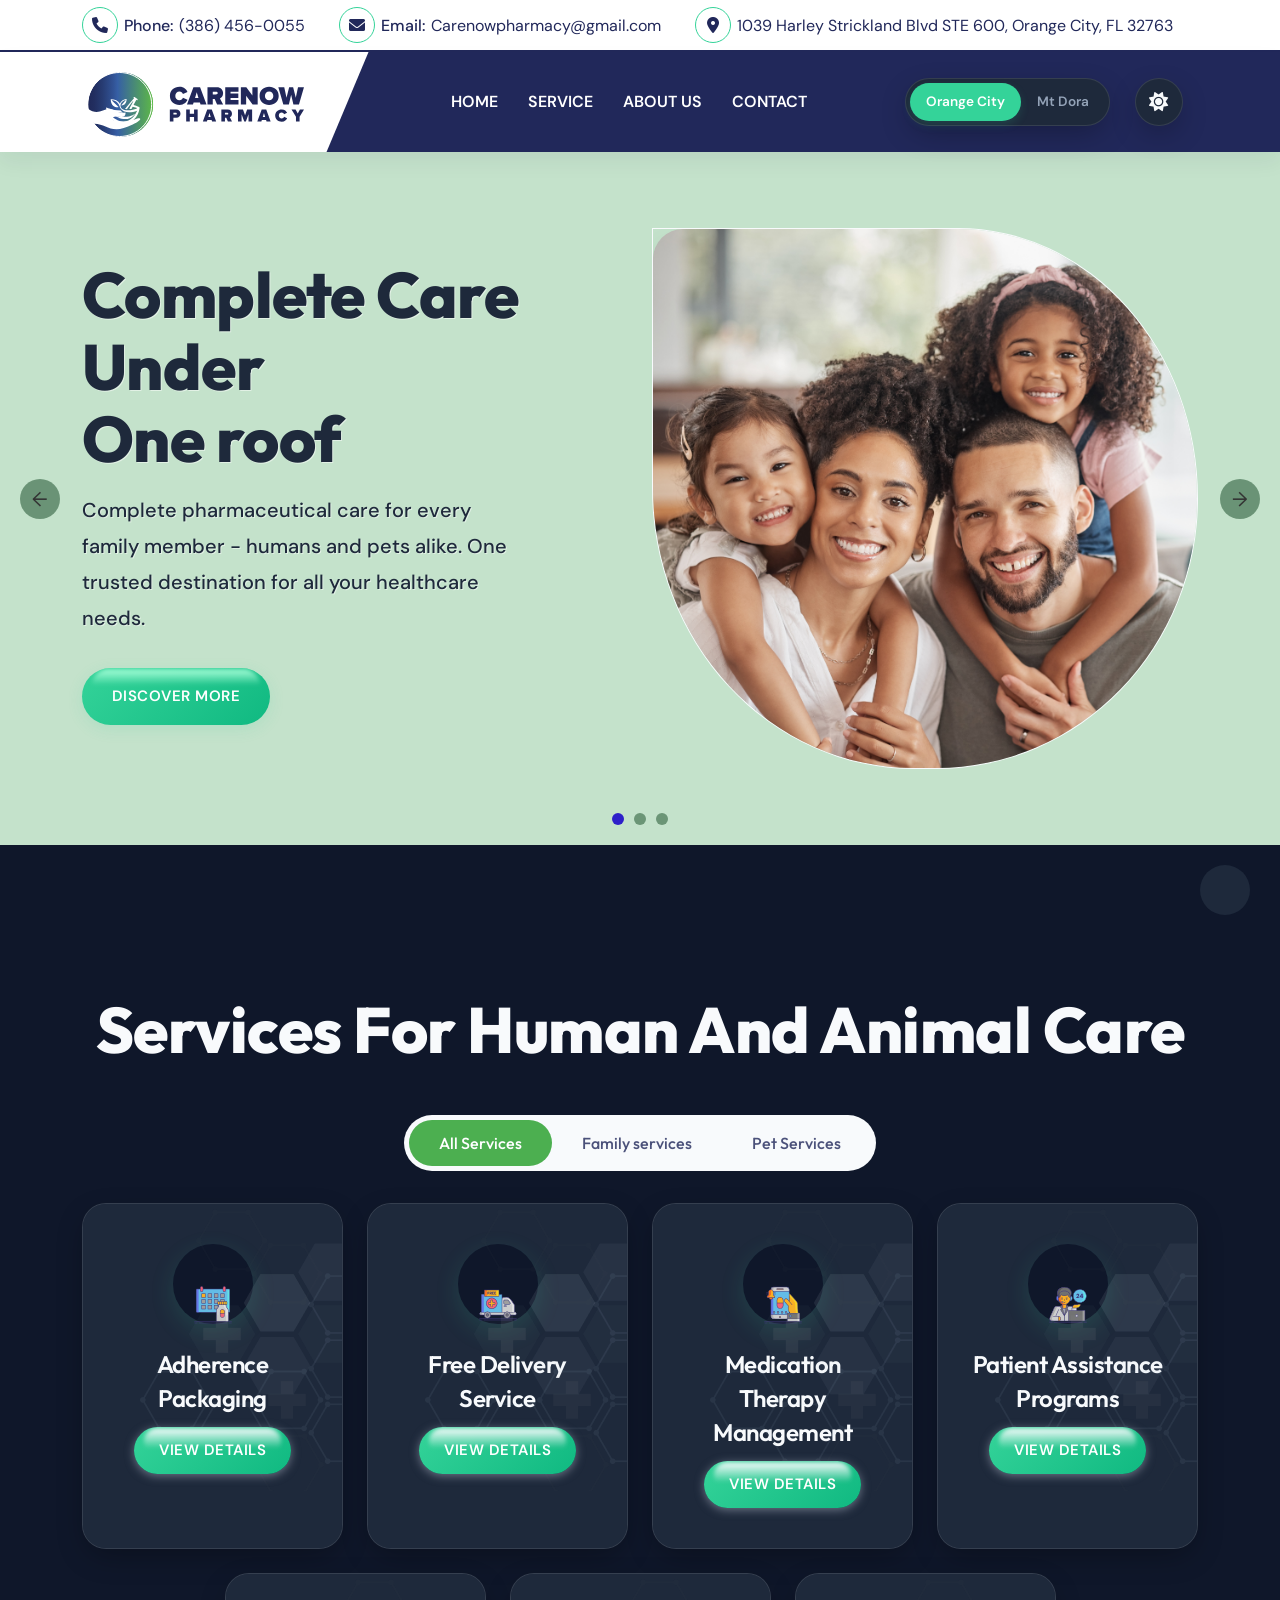
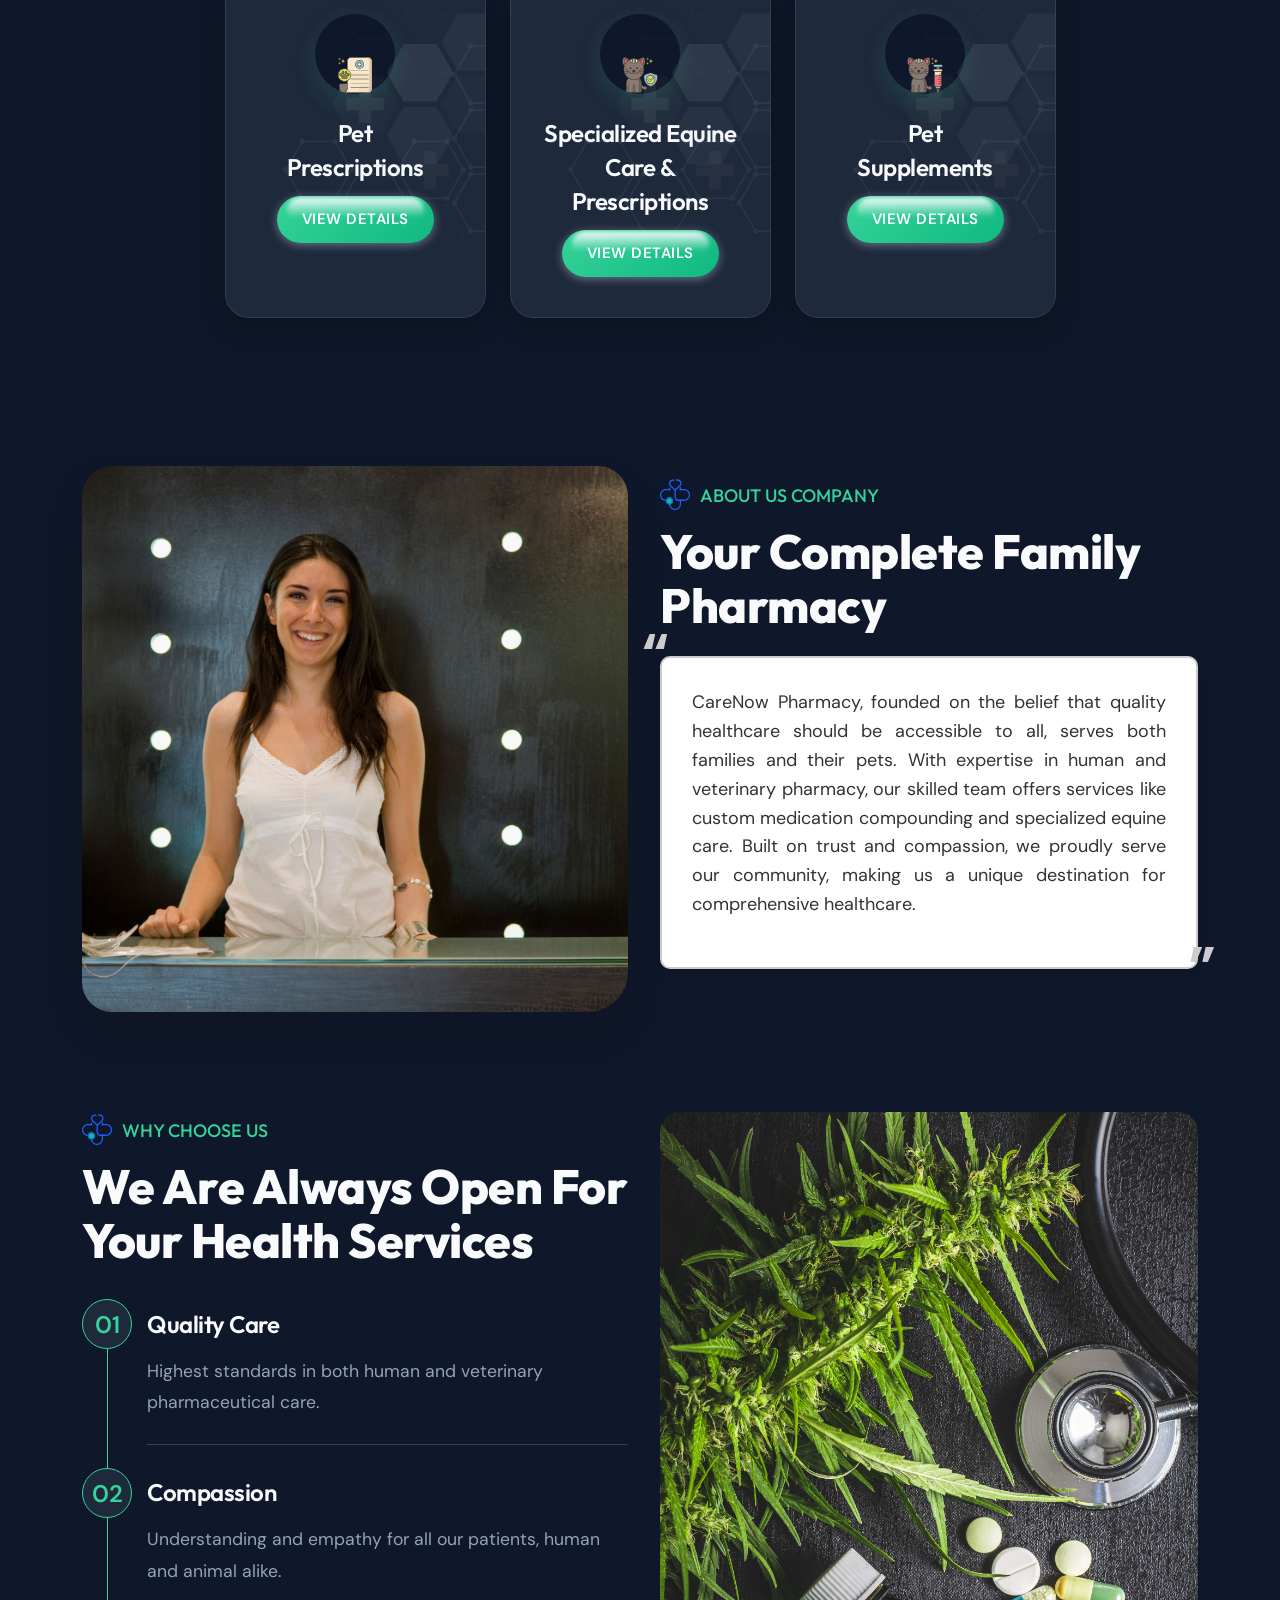
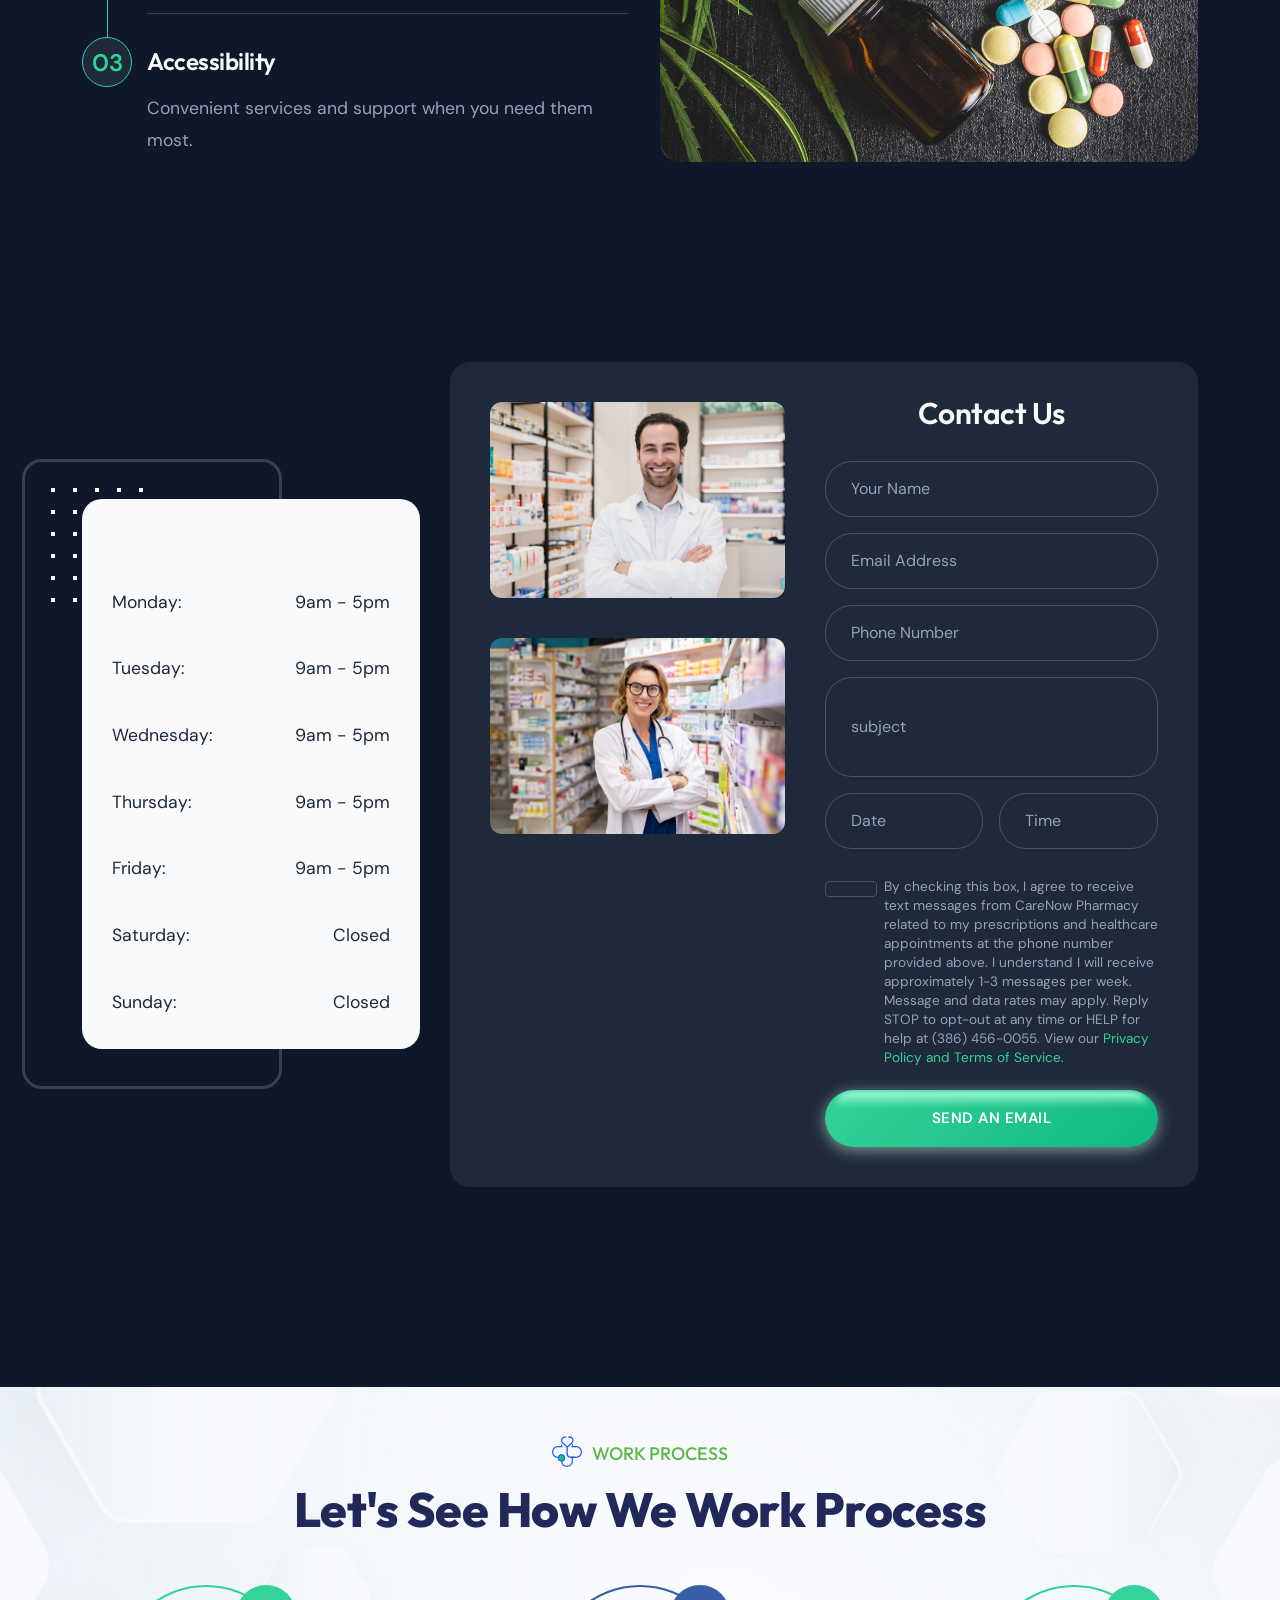
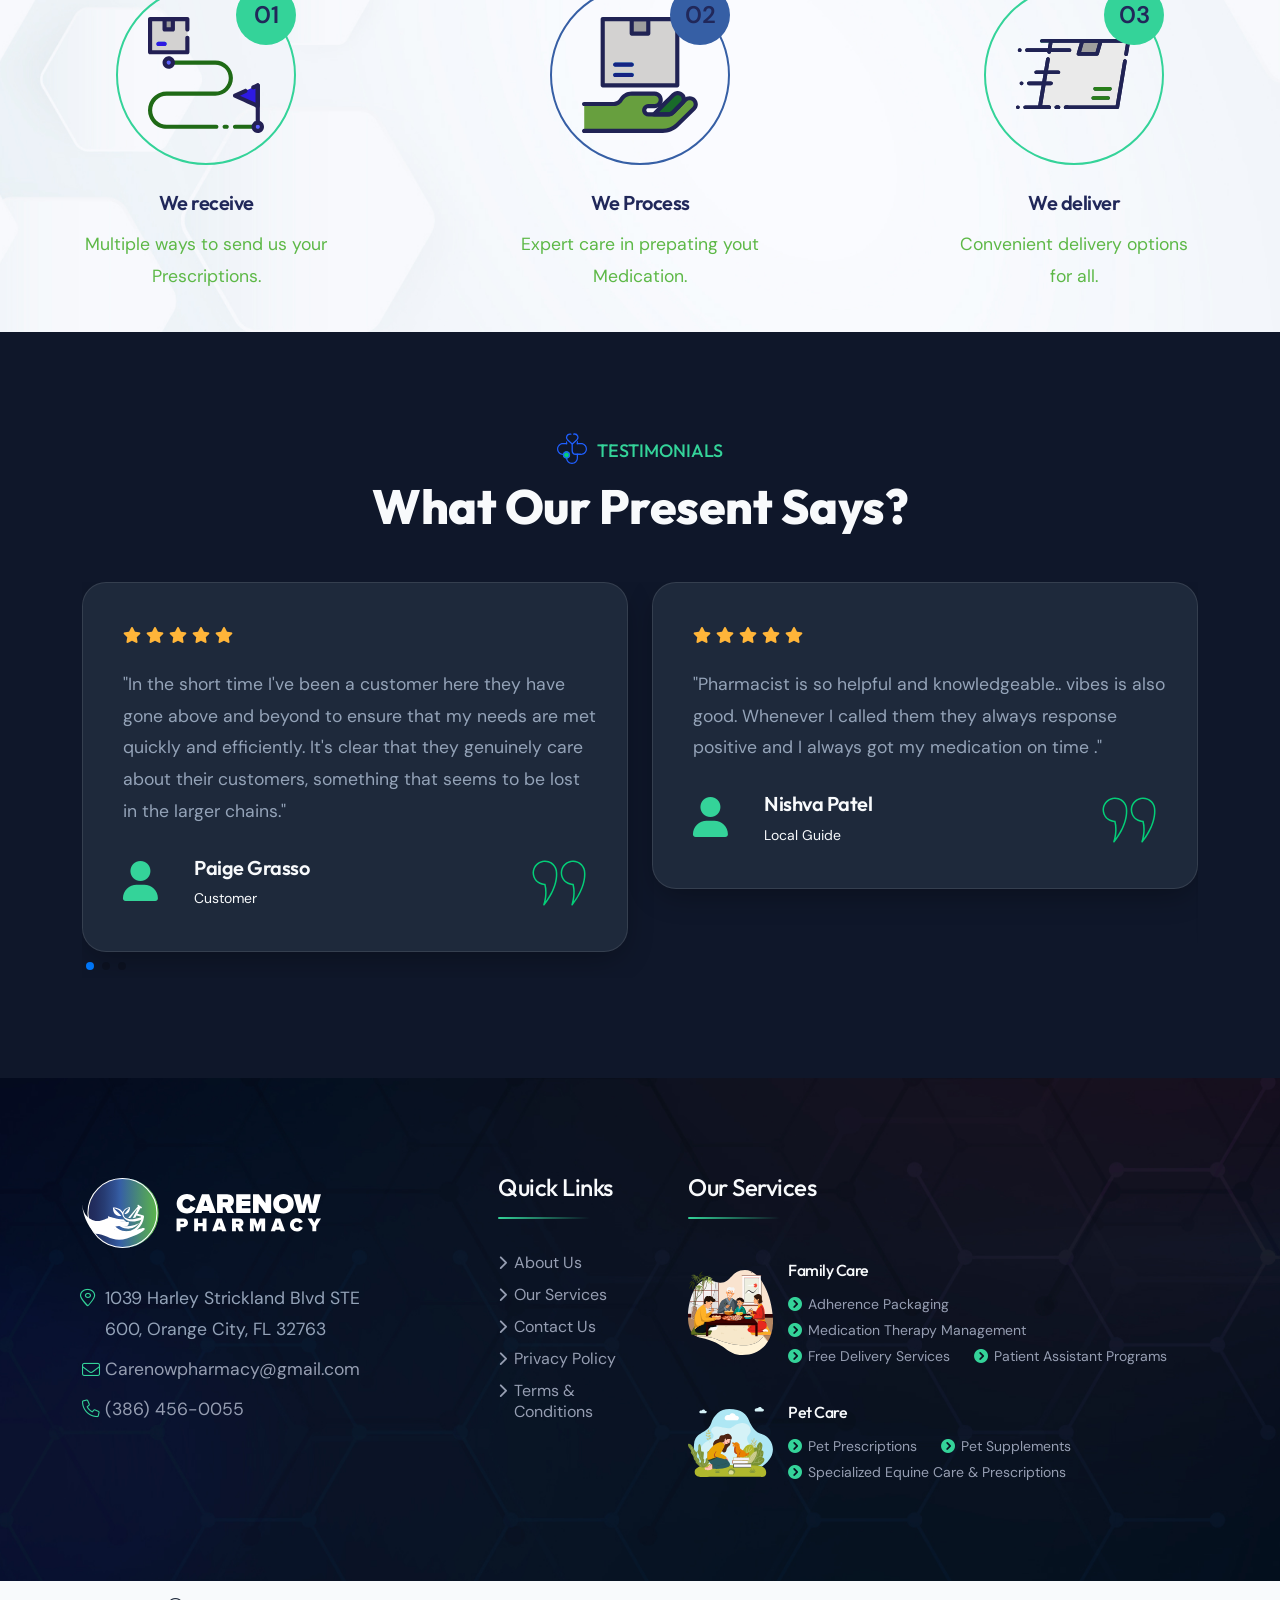
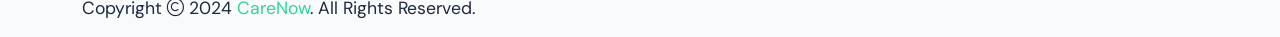
==== index.html @ 11720f47 "update in toggle" ====
<!doctype html>
<html class="no-js" lang="zxx">

<head>
    <meta charset="utf-8">
    <meta http-equiv="x-ua-compatible" content="ie=edge">
    <title>CareNow</title>
    <meta name="author" content="Mediax">
    <meta name="description" content="Mediax - Health & Medical HTML Template">
    <meta name="keywords" content="Mediax - Health & Medical HTML Template">
    <meta name="robots" content="INDEX,FOLLOW">


    <!-- Mobile Specific Metas -->
    <meta name="viewport" content="width=device-width, initial-scale=1, shrink-to-fit=no">

    <!-- Favicons - Place favicon.ico in the root directory -->
    <link rel="apple-touch-icon" sizes="57x57" href="assets/img/favicons/apple-icon-57x57.png">
    <link rel="apple-touch-icon" sizes="60x60" href="assets/img/favicons/apple-icon-60x60.png">
    <link rel="apple-touch-icon" sizes="72x72" href="assets/img/favicons/apple-icon-72x72.png">
    <link rel="apple-touch-icon" sizes="76x76" href="assets/img/favicons/apple-icon-76x76.png">
    <link rel="apple-touch-icon" sizes="114x114" href="assets/img/favicons/apple-icon-114x114.png">
    <link rel="apple-touch-icon" sizes="120x120" href="assets/img/favicons/apple-icon-120x120.png">
    <link rel="apple-touch-icon" sizes="144x144" href="assets/img/favicons/apple-icon-144x144.png">
    <link rel="apple-touch-icon" sizes="152x152" href="assets/img/favicons/apple-icon-152x152.png">
    <link rel="apple-touch-icon" sizes="180x180" href="assets/img/favicons/apple-icon-180x180.png">
    <link rel="icon" type="image/png" sizes="192x192" href="assets/img/favicons/android-icon-192x192.png">
    <link rel="icon" type="image/png" sizes="32x32" href="assets/img/favicons/favicon-32x32.png">
    <link rel="icon" type="image/png" sizes="96x96" href="assets/img/favicons/favicon-96x96.png">
    <link rel="icon" type="image/png" sizes="16x16" href="assets/img/favicons/favicon-16x16.png">
    <link rel="manifest" href="assets/img/favicons/manifest.json">
    <meta name="msapplication-TileColor" content="#ffffff">
    <meta name="msapplication-TileImage" content="assets/img/favicons/ms-icon-144x144.png">
    <meta name="theme-color" content="#ffffff">

    <!--==============================
	  Google Fonts
	============================== -->
    <link rel="preconnect" href="https://fonts.googleapis.com">
    <link rel="preconnect" href="https://fonts.gstatic.com" crossorigin>
    <link href="https://fonts.googleapis.com/css2?family=DM+Sans:opsz,wght@9..40,100;9..40,200;9..40,300;9..40,400;9..40,500;9..40,600;9..40,700;9..40,800&family=Outfit:wght@300;400;500;600;700;800;900&display=swap" rel="stylesheet">

    <!--==============================
	    All CSS File
	============================== -->
    <!-- Bootstrap -->
    <!-- <link rel="stylesheet" href="assets/css/bootstrap.min.css"> -->
    <link href="https://cdn.jsdelivr.net/npm/bootstrap@5.3.3/dist/css/bootstrap.min.css" rel="stylesheet" integrity="sha384-QWTKZyjpPEjISv5WaRU9OFeRpok6YctnYmDr5pNlyT2bRjXh0JMhjY6hW+ALEwIH" crossorigin="anonymous">
    <link rel="stylesheet" href="assets/css/fontawesome.min.css">
    <link rel="stylesheet" href="assets/css/magnific-popup.min.css">
    <link rel="stylesheet" href="assets/css/swiper-bundle.min.css">
    <link rel="stylesheet" href="assets/css/jquery.datetimepicker.min.css">
    <link rel="stylesheet" href="assets/css/style.css">
    
    <style>
        /* Terms Modal Custom Styles */
        #termsModal .modal-dialog {
            height: 50vh;
            max-height: 50vh;
            margin: auto;
            display: flex;
            align-items: center;
            justify-content: center;
            min-height: calc(100vh - 3rem);
        }
        
        #termsModal .modal-content {
            height: 100%;
            border-radius: 15px;
            border: none;
            box-shadow: 0 10px 30px rgba(0,0,0,0.3);
            margin: auto;
        }
        
        #termsModal .modal-header {
            border-radius: 15px 15px 0 0;
        }
        
        #termsModal .modal-footer {
            border-radius: 0 0 15px 15px;
        }
        
        #termsModal .btn:hover {
            background: #2c3e50 !important;
            transform: translateY(-1px);
            transition: all 0.3s ease;
        }
        
        /* Mobile optimized styles */
        @media (max-width: 768px) {
            #termsModal .modal-dialog {
                z-index: 10;
                max-width: 95% !important;
                width: 95% !important;
                height: 70vh !important;
                max-height: 70vh !important;
                margin: auto !important;
                position: fixed !important;
                top: 50% !important;
                left: 50% !important;
                transform: translate(-50%, -50%) !important;
                display: block !important;
            }
            
            #termsModal .modal-content {
                height: 100% !important;
                width: 100% !important;
            }
            
            #termsModal .modal-body {
                padding: 15px !important;
                height: calc(100% - 100px) !important;
            }
            
            #termsModal .modal-body > div {
                padding: 15px !important;
                height: 100% !important;
            }
        }
        
        /* Extra small mobile devices */
        @media (max-width: 480px) {
            #termsModal .modal-dialog {
                max-width: 98% !important;
                width: 98% !important;
                height: 75vh !important;
                max-height: 75vh !important;
                margin: 1vh auto !important;
            }
        }
        
        /* SMS Consent Checkbox Spacing */
        #myForm .form-check-label {
            margin-left: 35px;
        }
    </style>

    <style id="modern-aesthetics">
        /* Modern Design System & Dark Mode Variables */
        :root {
            --primary-vibrant: #2ECC71;
            --secondary-vibrant: #1E293B;
            --bg-color: #ffffff;
            --surface-color: #f8fafc;
            --text-main: #1e293b;
            --text-muted: #64748b;
            --border-glow: rgba(46, 204, 113, 0.2);
            --card-shadow: 0 10px 30px -5px rgba(0, 0, 0, 0.05);
            --transition-smooth: all 0.4s cubic-bezier(0.4, 0, 0.2, 1);
            --glass-bg: rgba(255, 255, 255, 0.8);
            --glass-border: rgba(255, 255, 255, 0.5);
            --nav-text: #21285a; /* Blue text in light theme */
        }

        [data-theme="dark"] {
            --primary-vibrant: #34D399;
            --secondary-vibrant: #F8FAFC;
            --bg-color: #0F172A;
            --surface-color: #1E293B;
            --text-main: #F8FAFC;
            --text-muted: #94A3B8;
            --border-glow: rgba(52, 211, 153, 0.15);
            --card-shadow: 0 10px 30px -5px rgba(0, 0, 0, 0.3);
            --glass-bg: rgba(30, 41, 59, 0.8);
            --glass-border: rgba(255, 255, 255, 0.1);
            --nav-text: #F8FAFC;
            
            /* Overriding existing template variables */
            --theme-color: #34D399;
            --theme-color2: #F8FAFC;
            --title-color: #F8FAFC;
            --body-color: #94A3B8;
            --smoke-color: #1E293B;
            --smoke-color2: #0F172A;
            --white-color: #1E293B;
            --black-color: #F8FAFC;
            --th-border-color: #334155;
        }

        body {
            background-color: var(--bg-color);
            color: var(--text-main);
            transition: var(--transition-smooth);
        }

        /* Blue Menu Area Default Styling */
        .menu-area {
            background-color: #21285a !important; /* Your signature dark blue */
            transition: var(--transition-smooth);
        }

        .main-menu ul li a {
            color: #ffffff !important; /* White text on blue background */
            font-weight: 600;
        }

        /* Adjustments for Sticky State */
        .sticky-wrapper.is-sticky .menu-area {
            background: rgba(33, 40, 90, 0.9) !important;
            backdrop-filter: blur(16px);
            -webkit-backdrop-filter: blur(16px);
            border-bottom: 1px solid rgba(255, 255, 255, 0.1);
            box-shadow: 0 4px 30px rgba(0, 0, 0, 0.2);
        }

        /* Ensure Logo background works with blue menu */
        .header-logo .logo-bg {
            background-color: #ffffff !important;
        }

        /* Dark Mode Menu overrides (if you want it different) */
        [data-theme="dark"] .main-menu ul li a {
            color: #ffffff !important;
        }

        .header-top, .header-top a, .header-top i, .header-top b {
            color: var(--nav-text) !important;
        }

        html:not([data-theme="dark"]) .header-top, html:not([data-theme="dark"]) .menu-area {
            background-color: transparent !important; /* Let the underlying blue/white show through */
        }

        /* Modern Gradient Buttons */
        .th-btn {
            background: linear-gradient(135deg, var(--primary-vibrant), #10b981) !important;
            border: none !important;
            box-shadow: 0 4px 15px var(--border-glow);
            border-radius: 50px !important;
            transition: var(--transition-smooth);
            font-weight: 600;
            letter-spacing: 0.5px;
            text-transform: uppercase;
            color: #ffffff !important;
        }

        .th-btn:hover {
            transform: translateY(-2px);
            box-shadow: 0 8px 25px var(--border-glow);
            filter: brightness(1.1);
        }

        /* Service Cards with Hover Animations */
        .service-card, .testi-card, .feature-card, .assistance-card, .expert-card, .success-card, .impact-card {
            background-color: var(--surface-color) !important;
            border-radius: 24px !important;
            border: 1px solid var(--glass-border) !important;
            box-shadow: var(--card-shadow) !important;
            transition: var(--transition-smooth) !important;
            position: relative;
            z-index: 1;
        }

        .service-card {
            padding: 40px 30px;
            overflow: hidden;
        }

        .service-card::before {
            content: '';
            position: absolute;
            top: 0; left: 0; right: 0; bottom: 0;
            background: linear-gradient(135deg, transparent, var(--border-glow));
            opacity: 0;
            z-index: -1;
            transition: var(--transition-smooth);
        }

        .service-card:hover {
            transform: translateY(-10px) !important;
            border-color: var(--primary-vibrant) !important;
        }

        .service-card:hover::before {
            opacity: 1;
        }
        
        .box-icon {
            background-color: var(--bg-color) !important;
            border-radius: 50% !important;
            padding: 20px;
            box-shadow: 0 8px 24px var(--border-glow);
            margin-bottom: 25px;
            display: inline-block;
            transition: var(--transition-smooth);
        }
        
        .service-card:hover .box-icon {
            transform: scale(1.1) rotate(5deg);
        }

        /* Typography Enhancements */
        h1, h2, h3, h4, h5, h6, .sec-title, .hero-title2 {
            color: var(--text-main) !important;
            font-family: 'Outfit', sans-serif;
            font-weight: 800;
            letter-spacing: -0.5px;
        }

        .hero-title2 .title1 {
            background: linear-gradient(135deg, var(--text-main), var(--primary-vibrant));
            -webkit-background-clip: text;
            background-clip: text;
            -webkit-text-fill-color: transparent;
        }

        p {
            color: var(--text-muted);
            font-size: 1.1rem;
            line-height: 1.8;
        }
        
        /* Dark Mode overrides for specific elements */
        [data-theme="dark"] .bg-smoke {
             background-color: var(--surface-color) !important;
        }
        [data-theme="dark"] .carousel-slide .hero-text {
             color: var(--text-muted) !important;
        }
        [data-theme="dark"] .header-layout1 {
            background: var(--bg-color);
        }
        [data-theme="dark"] .th-menu-area {
            background-color: var(--surface-color);
        }

        /* Keep Hero section light in dark mode */
        [data-theme="dark"] #hero .hero-title2, 
        [data-theme="dark"] #hero .hero-title2 .title1,
        [data-theme="dark"] #hero .hero-title2 span {
            color: #1e293b !important;
            -webkit-text-fill-color: initial !important;
            background: none !important;
        }

        [data-theme="dark"] #hero .hero-text {
            color: #1e293b !important;
        }

        [data-theme="dark"] .carousel-container {
            background-color: #ffffff !important;
        }

        /* Keep header top light in dark mode */
        [data-theme="dark"] .header-top {
            background-color: #ffffff !important;
            border-bottom: 2px solid #21285a !important;
        }
        
        [data-theme="dark"] .header-top, 
        [data-theme="dark"] .header-top a, 
        [data-theme="dark"] .header-top i, 
        [data-theme="dark"] .header-top b {
            color: #21285a !important;
        }

        /* Dark mode input borders */
        [data-theme="dark"] .form-control,
        [data-theme="dark"] input,
        [data-theme="dark"] textarea,
        [data-theme="dark"] select {
            border: 1px solid #475569 !important; /* Elegant light grey/slate */
            background-color: #1e293b !important;
            color: #f8fafc !important;
        }

        [data-theme="dark"] .form-control:focus,
        [data-theme="dark"] input:focus,
        [data-theme="dark"] textarea:focus,
        [data-theme="dark"] select:focus {
            border-color: var(--primary-vibrant) !important;
            box-shadow: 0 0 0 2px var(--border-glow) !important;
        }

        /* Dark mode Work Process section */
        [data-theme="dark"] #process .sec-title {
            color: #21285a !important; /* Dark Blue heading */
        }
        [data-theme="dark"] #process .box-title {
            color: #21285a !important; /* Dark Blue card title */
        }
        [data-theme="dark"] #process .box-text {
            color: #5db847 !important; /* Green description text */
        }
        [data-theme="dark"] #process .sub-title {
            color: #5db847 !important; /* Green sub-title */
        }
        [data-theme="dark"] #process .box-number {
             color: #21285a !important; /* Dark Blue number */
        }

        /* Dark mode Service Tabs */
        [data-theme="dark"] .choose-tab .nav-link {
            color: #21285a !important; /* Non-active tabs become Dark Blue */
            opacity: 0.8;
            transition: var(--transition-smooth);
        }

        [data-theme="dark"] .choose-tab .nav-link.active {
            color: #ffffff !important; /* Active tab stays white text */
            opacity: 1;
        }

        [data-theme="dark"] .choose-tab .nav-link:hover:not(.active) {
            opacity: 1;
            color: var(--primary-vibrant) !important;
        }

        /* Theme Toggle Button */
        .theme-toggle {
            background: var(--surface-color);
            border: 1px solid var(--glass-border);
            border-radius: 50%;
            width: 48px;
            height: 48px;
            display: inline-flex;
            align-items: center;
            justify-content: center;
            color: var(--text-main);
            font-size: 1.2rem;
            cursor: pointer;
            transition: var(--transition-smooth);
            margin-right: 15px;
            box-shadow: var(--card-shadow);
            vertical-align: middle;
        }

        .theme-toggle:hover {
            transform: rotate(15deg) scale(1.1);
            color: var(--primary-vibrant);
        }

        /* Location Toggle Styling */
        .location-toggle-wrap {
            display: inline-flex;
            align-items: center;
            background: var(--surface-color);
            border: 1px solid var(--glass-border);
            border-radius: 50px;
            padding: 4px;
            margin-right: 15px;
            box-shadow: var(--card-shadow);
            vertical-align: middle;
        }

        .loc-btn {
            border: none;
            background: transparent;
            color: var(--text-muted);
            padding: 6px 16px;
            border-radius: 40px;
            font-size: 0.85rem;
            font-weight: 600;
            cursor: pointer;
            transition: var(--transition-smooth);
        }

        .loc-btn.active {
            background: var(--primary-vibrant);
            color: #ffffff !important;
            box-shadow: 0 4px 10px var(--border-glow);
        }

        [data-theme="dark"] .loc-btn:not(.active) {
            color: #94a3b8;
        }

        @media (max-width: 1200px) {
            .main-menu ul li {
                margin: 0 10px;
            }
            .main-menu ul li a {
                font-size: 14px;
            }
            .th-btn {
                padding: 10px 20px;
                font-size: 14px;
            }
        }

        @media (max-width: 991px) {
            .header-button .theme-toggle,
            .header-button .th-btn:not(.th-menu-toggle) {
                display: none !important;
            }
            
            .header-button .location-toggle-wrap {
                margin-right: 5px;
                padding: 2px;
                background: var(--surface-color);
            }
            
            .header-button .loc-btn {
                padding: 4px 8px;
                font-size: 0.65rem;
            }
            
            .header-button {
                gap: 5px;
                display: flex;
                align-items: center;
            }

            .mobile-toggles {
                display: flex;
                flex-direction: column;
                align-items: center;
                gap: 15px;
                margin-top: 30px;
                padding-top: 20px;
                border-top: 1px solid var(--glass-border);
            }
        }

        @media (max-width: 440px) {
            .header-logo {
                max-width: 130px;
            }
            .header-logo img {
                max-height: 40px !important;
            }
            
            .header-button .loc-btn {
                padding: 3px 6px;
                font-size: 0.6rem;
                min-width: 55px;
            }
            .header-button .location-toggle-wrap {
                margin-right: 2px;
            }
            .th-header .container {
                padding-left: 10px;
                padding-right: 10px;
            }
            .th-menu-toggle {
                width: 35px;
                height: 35px;
                line-height: 35px;
                font-size: 14px;
            }
        }

        /* Images and Carousel */
        .imgCar img, .carousel-slide img, .img-box1 img {
            border-radius: 30px;
            box-shadow: 0 20px 40px rgba(0,0,0,0.1);
            transition: var(--transition-smooth);
        }

        .imgCar:hover img {
            transform: scale(1.02);
            box-shadow: 0 30px 60px rgba(0,0,0,0.15);
        }

        /* Premium Modals */
        .modal-content {
            background-color: var(--surface-color) !important;
            border-radius: 24px !important;
            border: 1px solid var(--glass-border) !important;
            box-shadow: 0 25px 50px -12px rgba(0, 0, 0, 0.25) !important;
            backdrop-filter: blur(20px);
            color: var(--text-main) !important;
        }
        
        .modal-header {
            border-bottom-color: var(--glass-border) !important;
            border-top-left-radius: 24px !important;
            border-top-right-radius: 24px !important;
        }
        
        .modal-body {
            color: var(--text-muted);
        }
    </style>

<!-- Add these just before closing body tag, after jQuery but before your main.js -->


</head>

<body>
    <!-- Mobile Menu -->
    <div class="th-menu-wrapper">
        <div class="th-menu-area text-center">
            <button class="th-menu-toggle"><i class="fal fa-times"></i></button>
            <div class="mobile-logo">
                <a href="#home"><img src="assets/img/final_logo.svg" alt="Mediax"></a>
            </div>
            <div class="th-mobile-menu">
                <ul>
                    <li><a href="#home">Home</a></li>
                    <li><a href="#services">Service</a></li>
                    <li><a href="#about">About Us</a></li>
                    <li><a href="#contact">Contact</a></li>
                </ul>
            </div>
            <div class="mobile-toggles">
                <button id="themeToggleBtnMobile" class="theme-toggle" aria-label="Toggle Dark Mode">
                    <i class="fas fa-moon"></i>
                </button>
                <a href="#contact" class="th-btn">Contact Us</a>
            </div>
        </div>
    </div>

    <!-- Header Area -->
    <header class="th-header header-layout1" id="home">
        <div class="header-top">
            <div class="container">
                <div class="row justify-content-center justify-content-lg-between align-items-center gy-2">
                    <div class="col-auto d-none d-lg-block">
                        <div class="header-links">
                            <ul>
                                <li class="d-none d-sm-inline-block"><i class="fas fa-phone icon-btn"></i><b>Phone:</b> <a href="tel:+13864560055">+1 (386) 456-0055</a></li>
                                <li class="d-none d-sm-inline-block"><i class="fas fa-envelope icon-btn"></i><b>Email:</b> <a href="mailto:Carenowpharmacy@gmail.com">Carenowpharmacy@gmail.com</a></li>
                                <li class="d-none d-sm-inline-block"><i class="fas fa-location-dot icon-btn"></i><a href="https://www.google.com/maps/dir//1039+Harley+Strickland+Blvd+STE+600,+Orange+City,+FL+32763"> 1039 Harley Strickland Blvd STE 600, Orange City, FL 32763</a></li>
                            </ul>
                        </div>
                    </div>
                    
                </div>
            </div>
        </div>

        <div class="sticky-wrapper">
            <div class="menu-area">
                <div class="container">
                    <div class="row align-items-center justify-content-between">
                        <div class="col-auto">
                            <div class="header-logo">
                                <div class="logo-bg" data-bg-src="assets/img/bg/testBg.png"></div>
                                <a href="#home"><img src="assets/img/final_logo.svg" alt="Mediax"></a>
                            </div>
                        </div>
                        <div class="col-auto d-none d-lg-inline-block">
                            <nav class="main-menu d-none d-lg-inline-block">
                                <ul>
                                    <li><a href="#home">Home</a></li>
                                    <li><a href="#services">Service</a></li>
                                    <li><a href="#about">About Us</a></li>
                                    <li><a href="#contact">Contact</a></li>
                                </ul>
                            </nav>
                        </div>
                        <div class="col-auto">
                            <div class="header-button">
                                <div class="location-toggle-wrap">
                                    <button class="loc-btn active" data-loc="orange" title="Orange City">Orange City</button>
                                    <button class="loc-btn" data-loc="mtdora" title="Mt Dora">Mt Dora</button>
                                </div>
                                <button id="themeToggleBtn" class="theme-toggle" aria-label="Toggle Dark Mode">
                                    <i class="fas fa-moon"></i>
                                </button>
                                <a href="#contact" class="th-btn">Contact Us</a>
                                <button type="button" class="th-menu-toggle d-block d-lg-none"><i class="far fa-bars"></i></button>
                            </div>
                        </div>
                    </div>
                </div>
            </div>
        </div>
    </header>

    <!-- Hero Section -->
    <div class="carousel-container">
        <div class="carousel-track">
            <!-- Slide 1 -->
            <div class="carousel-slide active">
                <div class="th-hero-wrapper hero-2" id="hero">
                    <div class="hero-inner">
                        <div class="container">
                            <div class="row">
                                <div class="col-lg-6 order-xl-1 order-lg-1 order-mg-2 order-mg-2 order-2">
                                    <div class="hero-style2">
                                        <h1 class="hero-title2">
                                            <span class="title1">Complete Care<br>Under<span class="line-text"></span></span>
                                            <span class="title2">One roof</span>
                                        </h1>
                                        <p class="hero-text" style="color: black;">Complete pharmaceutical care for every family
                                            member - humans and pets alike. One trusted destination for all your healthcare
                                            needs.</p>
                                        <div class="btn-group justify-content-center">
                                            <a href="#services" class="th-btn">Discover More</a>
                                            <!-- <a href="#services" class="th-btn style4">See All Services</a> -->
                                        </div>
                                    </div>
                                </div>
                                <div class="col-lg-6 imgCar d-flex justify-content-center align-items-center order-xl-2 order-lg-2 order-mg-1 order-mg-1 order-1">
                                    <div class="img-border-radious">
                                        <div>
                                            <img src="assets/img/hero/hero_bg_2_3.jpg" alt="Hero">
                                        </div>
                                        
                                    </div>
                                </div>
                            </div>
                            
                        </div>
                    </div>
                </div>
            </div>
    
            <!-- Slide 2 -->
            <div class="carousel-slide">
                <div class="th-hero-wrapper hero-2"  id="hero" >
                    <div class="hero-inner" >
                        <div class="container">
                            <div class="row">
                                <div class="col-lg-6 order-xl-1 order-lg-1 order-mg-2 order-mg-2 order-2">
                                    <div class="hero-style2">
                                        <h1 class="hero-title2">
                                            <span class="title1">Expert<br><span class="line-text">Familycare</span></span>
                                            <span class="title2">Endless love</span>
                                        </h1>
                                        <p class="hero-text" style="color: black;">Professional pharmaceutical services and
                                            personalized healthcare solutions for your entire family. Your wellness journey
                                            starts here.</p>
                                        <div class="btn-group justify-content-center">
                                            <a href="#services" class="th-btn">Discover More</a>
                                            <!-- <a href="#services" class="th-btn style4">See All Services</a> -->
                                        </div>
                                    </div>
                                </div>
                                <div class="col-lg-6 imgCar d-flex justify-content-center align-items-center order-xl-2 order-lg-2 order-mg-1 order-mg-1 order-1">
                                    <div class="img-border-radious">
                                        <div>
                                            <img src="assets/img/hero/hero_bg_2_2.jpg" alt="Hero">
                                        </div>
                                        
                                    </div>
                                </div>
                            </div>
                            
                        </div>
                    </div>
                </div>
            </div>
    
            <!-- Slide 3 -->
            <div class="carousel-slide">
                <div class="th-hero-wrapper hero-2" id="hero" >
                    <div class="hero-inner">
                        <div class="container">
                            <div class="row">
                                <div class="col-lg-6 order-xl-1 order-lg-1 order-mg-2 order-mg-2 order-2">
                                    <div class="hero-style2">
                                        <h1 class="hero-title2">
                                            <span class="title1">Prioritise<br><span class="line-text">Petcare</span></span>
                                            <span class="title2">with us</span>
                                        </h1>
                                        <p class="hero-text" style="color: black;">Expert pharmaceutical care and personalized
                                            solutions for your beloved pets. We're here to keep your furry family members
                                            healthy and happy.</p>
                                        <div class="btn-group justify-content-center">
                                            <a href="#services" class="th-btn">Discover More</a>
                                            <!-- <a href="#services" class="th-btn style4">See All Services</a> -->
                                        </div>
                                    </div>
                                </div>
                                <div class="col-lg-6 imgCar d-flex justify-content-center align-items-center order-xl-2 order-lg-2 order-mg-1 order-mg-1 order-1">
                                    <div class="img-border-radious">
                                        <div>
                                            <img src="assets/img/hero/hero_bg_2_1.jpg" alt="Hero">
                                        </div>
                                        
                                    </div>
                                </div>
                            </div>
                            
                        </div>
                    </div>
                </div>
            </div>
        </div>
    
        <!-- Navigation Buttons -->
        <button class="carousel-btn prev">←</button>
        <button class="carousel-btn next">→</button>
    
        <!-- Navigation Dots -->
        <div class="carousel-nav">
            <button class="carousel-dot active"></button>
            <button class="carousel-dot"></button>
            <button class="carousel-dot"></button>
        </div>
    </div>

<!-- Services Section -->
<section class="why-sec2 section-margin" id="services">
    <div class="container py-5">
        <h1 class="text-center mb-5" style="color: #21285a;">Services For Human And Animal Care</h1>
        
        <div class="text-center choose-tab">
            <ul class="nav nav-pills mb-5" id="serviceTabs" role="tablist">
                <li class="nav-item">
                    <button class="nav-link tab-btn active" role="presentation" data-bs-toggle="pill" data-bs-target="#all" type="button">
                        All Services
                    </button>
                </li>
                <li class="nav-item" role="presentation">
                    <button class="nav-link tab-btn" data-bs-toggle="pill" data-bs-target="#family" type="button">
                        Family services
                    </button>
                </li>
                <li class="nav-item" role="presentation">
                    <button class="nav-link tab-btn" data-bs-toggle="pill" data-bs-target="#pet" type="button">
                       Pet Services
                    </button>
                </li>
            </ul>
        </div>

        <div class="tab-content" id="serviceTabsContent">
            <div class="tab-pane fade show active" id="all" role="tabpanel">
                <div class="row gy-4 justify-content-center">
                    <div class="col-xl-3 col-lg-4 col-sm-6">
                        <div class="service-card" data-bg-src="">
                            <div class="box-shape">
                                <img src="assets/img/bg/service_card_bg.png" alt="Service">
                            </div>
                            <div class="box-icon">
                                <img src="assets/img/icon/medication_adherence.svg" alt="Icon">
                            </div>
                            <h3 class="box-title"><a href="#">Adherence<br>Packaging</a></h3>
                            <button type="button" class="btn th-btn mt-2 btn-sm style2 theme-color" data-bs-toggle="modal" data-bs-target="#adherenceModal" data-bs-whatever="@getbootstrap">
                                View Details
                            </button>
                        </div>
                    
                        <!-- <div class="modal fade" id="staticBackdrop" data-bs-backdrop="static" data-bs-keyboard="false" tabindex="-1" aria-labelledby="staticBackdropLabel" aria-hidden="true">
                            <div class="modal-dialog modal-dialog-centered">
                                <div class="modal-content">
                                    <div class="modal-header">
                                        <h1 class="modal-title fs-5" id="staticBackdropLabel">Adherence Packaging</h1>
                                        <button type="button" class="btn-close" data-bs-dismiss="modal" aria-label="Close"></button>
                                    </div>
                                    <div class="modal-body">
                                       
                                    </div>
                                    <div class="modal-footer">
                                        <button type="button" class="btn btn-secondary" data-bs-dismiss="modal">Close</button>
                                    </div>
                                </div>
                            </div>
                        </div> -->

                        <!-- Button trigger modal -->
                        
                    </div>
                    <div class="col-xl-3 col-lg-4 col-sm-6">
                        <div class="service-card" data-bg-src="">
                            <div class="box-shape">
                                <img src="assets/img/bg/service_card_bg.png" alt="Service">
                            </div>
                            <div class="box-icon">
                                <img src="assets/img/icon/free_delivery.svg" alt="Icon">
                            </div>
                            <h3 class="box-title"><a href="">Free Delivery<br>Service</a></h3>
                            
                            <button type="button" class="btn th-btn mt-2 btn-sm style2 theme-color" data-bs-toggle="modal" data-bs-target="#deliveryModal" data-bs-whatever="@getbootstrap">
                                View Details
                            </button>
                        </div>
                    </div>
                    <div class="col-xl-3 col-lg-4 col-sm-6">
                        <div class="service-card" data-bg-src="">
                            <div class="box-shape">
                                <img src="assets/img/bg/service_card_bg.png" alt="Service">
                            </div>
                            <div class="box-icon">
                                <img src="assets/img/icon/medication_therapy.svg" alt="Icon">
                            </div>
                            <h3 class="box-title"><a href="">Medication Therapy Management</a></h3>
                            
                            <button type="button" class="btn th-btn mt-2 btn-sm style2 theme-color" data-bs-toggle="modal" data-bs-target="#therapyModal" data-bs-whatever="@getbootstrap">
                                View Details
                            </button>
                        </div>
                    </div>
                    <div class="col-xl-3 col-lg-4 col-sm-6">
                        <div class="service-card" data-bg-src="">
                            <div class="box-shape">
                                <img src="assets/img/bg/service_card_bg.png" alt="Service">
                            </div>
                            <div class="box-icon">
                                <img src="assets/img/icon/assistant.svg" alt="Icon">
                            </div>
                            <h3 class="box-title"><a href="">Patient Assistance Programs</a></h3>
                            <button type="button" class="btn th-btn mt-2 btn-sm style2 theme-color" data-bs-toggle="modal" data-bs-target="#assistanceModal" data-bs-whatever="@getbootstrap">
                                View Details
                            </button>
                        </div>
                    </div>
                    <div class="col-xl-3 col-lg-4 col-sm-6">
                        <div class="service-card" data-bg-src="">
                            <div class="box-shape">
                                <img src="assets/img/bg/service_card_bg.png" alt="Service">
                            </div>
                            <div class="box-icon">
                                <img src="assets/img/icon/pet_priscription.svg" alt="Icon">
                            </div>
                            <h3 class="box-title"><a href="">Pet<br>Prescriptions</a></h3>
                            <button type="button" class="btn th-btn mt-2 btn-sm style2 theme-color" data-bs-toggle="modal" data-bs-target="#petModal" data-bs-whatever="@getbootstrap">
                                View Details
                            </button>
                        </div>
                    </div>
                    <div class="col-xl-3 col-lg-4 col-sm-6">
                        <div class="service-card" data-bg-src="">
                            <div class="box-shape">
                                <img src="assets/img/bg/service_card_bg.png" alt="Service">
                            </div>
                            <div class="box-icon">
                                <img src="assets/img/icon/pet_care.svg" alt="Icon">
                            </div>
                            <h3 class="box-title"><a href="">Specialized Equine Care & Prescriptions</a></h3>
                            <button type="button" class="btn th-btn mt-2 btn-sm style2 theme-color" data-bs-toggle="modal" data-bs-target="#equineModal" data-bs-whatever="@getbootstrap">
                                View Details
                            </button>
                        </div>
                    </div>
                    <div class="col-xl-3 col-lg-4 col-sm-6">
                        <div class="service-card" data-bg-src="">
                            <div class="box-shape">
                                <img src="assets/img/bg/service_card_bg.png" alt="Service">
                            </div>
                            <div class="box-icon">
                                <img src="assets/img/icon/pet_medication.svg" alt="Icon">
                            </div>
                            <h3 class="box-title"><a href="">Pet<br>Supplements</a></h3>
                            
                            <button type="button" class="btn th-btn mt-2 btn-sm style2 theme-color" data-bs-toggle="modal" data-bs-target="#supplementsModal" data-bs-whatever="@getbootstrap">
                                View Details
                            </button>
                        </div>
                    </div>
                </div>
            </div>
            
            <div class="tab-pane fade" id="family" role="tabpanel">
                <!-- Family services content -->
                <div class="row gy-4 justify-content-center">
                    <div class="col-xl-3 col-lg-4 col-sm-6">
                        <div class="service-card" data-bg-src="">
                            <div class="box-shape">
                                <img src="assets/img/bg/service_card_bg.png" alt="Service">
                            </div>
                            <div class="box-icon">
                                <img src="assets/img/icon/medication_adherence.svg" alt="Icon">
                            </div>
                            <h3 class="box-title"><a href="#">Adherence<br>Packaging</a></h3>
                            <button type="button" class="btn th-btn mt-2 btn-sm style2 theme-color" data-bs-toggle="modal" data-bs-target="#adherenceModal" data-bs-whatever="@getbootstrap">
                                View Details
                            </button>
                        </div>
                    
                        <!-- <div class="modal fade" id="staticBackdrop" data-bs-backdrop="static" data-bs-keyboard="false" tabindex="-1" aria-labelledby="staticBackdropLabel" aria-hidden="true">
                            <div class="modal-dialog modal-dialog-centered">
                                <div class="modal-content">
                                    <div class="modal-header">
                                        <h1 class="modal-title fs-5" id="staticBackdropLabel">Adherence Packaging</h1>
                                        <button type="button" class="btn-close" data-bs-dismiss="modal" aria-label="Close"></button>
                                    </div>
                                    <div class="modal-body">
                                       
                                    </div>
                                    <div class="modal-footer">
                                        <button type="button" class="btn btn-secondary" data-bs-dismiss="modal">Close</button>
                                    </div>
                                </div>
                            </div>
                        </div> -->

                        <!-- Button trigger modal -->
                        
                    </div>
                    <div class="col-xl-3 col-lg-4 col-sm-6">
                        <div class="service-card" data-bg-src="">
                            <div class="box-shape">
                                <img src="assets/img/bg/service_card_bg.png" alt="Service">
                            </div>
                            <div class="box-icon">
                                <img src="assets/img/icon/free_delivery.svg" alt="Icon">
                            </div>
                            <h3 class="box-title"><a href="">Free Delivery<br>Service</a></h3>
                            
                            <button type="button" class="btn th-btn mt-2 btn-sm style2 theme-color" data-bs-toggle="modal" data-bs-target="#deliveryModal" data-bs-whatever="@getbootstrap">
                                View Details
                            </button>
                        </div>
                    </div>
                    <div class="col-xl-3 col-lg-4 col-sm-6">
                        <div class="service-card" data-bg-src="">
                            <div class="box-shape">
                                <img src="assets/img/bg/service_card_bg.png" alt="Service">
                            </div>
                            <div class="box-icon">
                                <img src="assets/img/icon/medication_therapy.svg" alt="Icon">
                            </div>
                            <h3 class="box-title"><a href="">Medication Therapy Management</a></h3>
                            
                            <button type="button" class="btn th-btn mt-2 btn-sm style2 theme-color" data-bs-toggle="modal" data-bs-target="#therapyModal" data-bs-whatever="@getbootstrap">
                                View Details
                            </button>
                        </div>
                    </div>
                    <div class="col-xl-3 col-lg-4 col-sm-6">
                        <div class="service-card" data-bg-src="">
                            <div class="box-shape">
                                <img src="assets/img/bg/service_card_bg.png" alt="Service">
                            </div>
                            <div class="box-icon">
                                <img src="assets/img/icon/assistant.svg" alt="Icon">
                            </div>
                            <h3 class="box-title"><a href="">Patient Assistance Programs</a></h3>
                            <button type="button" class="btn th-btn mt-2 btn-sm style2 theme-color" data-bs-toggle="modal" data-bs-target="#assistanceModal" data-bs-whatever="@getbootstrap">
                                View Details
                            </button>
                        </div>
                    </div>
                    
                </div>
            </div>
            
            <div class="tab-pane fade" id="pet" role="tabpanel">
                <!-- Pet services content -->
                <div class="row gy-4 justify-content-center">
                        
                    <div class="col-xl-3 col-lg-4 col-sm-6">
                        <div class="service-card" data-bg-src="">
                            <div class="box-shape">
                                <img src="assets/img/bg/service_card_bg.png" alt="Service">
                            </div>
                            <div class="box-icon">
                                <img src="assets/img/icon/pet_priscription.svg" alt="Icon">
                            </div>
                            <h3 class="box-title"><a href="">Pet<br>Prescriptions</a></h3>
                            <button type="button" class="btn th-btn mt-2 btn-sm style2 theme-color" data-bs-toggle="modal" data-bs-target="#petModal" data-bs-whatever="@getbootstrap">
                                View Details
                            </button>
                        </div>
                    </div>
                    <div class="col-xl-3 col-lg-4 col-sm-6">
                        <div class="service-card" data-bg-src="">
                            <div class="box-shape">
                                <img src="assets/img/bg/service_card_bg.png" alt="Service">
                            </div>
                            <div class="box-icon">
                                <img src="assets/img/icon/pet_care.svg" alt="Icon">
                            </div>
                            <h3 class="box-title"><a href="">Specialized Equine Care & Prescriptions</a></h3>
                            <button type="button" class="btn th-btn mt-2 btn-sm style2 theme-color" data-bs-toggle="modal" data-bs-target="#equineModal" data-bs-whatever="@getbootstrap">
                                View Details
                            </button>
                        </div>
                    </div>
                    <div class="col-xl-3 col-lg-4 col-sm-6">
                        <div class="service-card" data-bg-src="">
                            <div class="box-shape">
                                <img src="assets/img/bg/service_card_bg.png" alt="Service">
                            </div>
                            <div class="box-icon">
                                <img src="assets/img/icon/pet_medication.svg" alt="Icon">
                            </div>
                            <h3 class="box-title"><a href="">Pet<br>Supplements</a></h3>
                            
                            <button type="button" class="btn th-btn mt-2 btn-sm style2 theme-color" data-bs-toggle="modal" data-bs-target="#supplementsModal" data-bs-whatever="@getbootstrap">
                                View Details
                            </button>
                        </div>
                    </div>
                </div>
            </div>
        </div>
    </div>
</section>

<!-- About Section -->
<div class="section-margin" id="about">
        
        <!-- <div class="shape-mockup jump" data-bottom="10%" data-right="3%"><img src="assets/img/shape/medicine_1.svg" alt="shape" style="height: 100px;"></div> -->
        <div class="container">
            <div class="row align-items-center">
                <div class="col-xl-6 col-lg-6 mb-30 mb-xl-0">
                    <div class="img-box1 justify-content-center d-flex align-items-center">
                        <div class="img1">
                            <img src="assets/img/normal/about_1_3.jpg" alt="About">
                        </div>
                    </div>
                </div>
                <div class="col-xl-6 col-lg-6">
                    <div class="ps-xxl-4 ms-xl-2 text-center text-xl-start">
                        <div class="title-area mb-32">
                            <span class="sub-title"><img src="assets/img/theme-img/title_icon.svg" alt="shape">About Us Company</span>
                            <h2 class="sec-title">Your Complete Family Pharmacy</h2>
                            <div class="quote-container">
                                <p class="quote-text">
                                    CareNow Pharmacy, founded on the belief that quality healthcare should be accessible to all, serves both families and their pets. With expertise in human and veterinary pharmacy, our skilled team offers services like custom medication compounding and specialized equine care. Built on trust and compassion, we proudly serve our community, making us a unique destination for comprehensive healthcare.
                                </p>
                            </div>
                            <!-- <p class="sec-text" style="text-indent: 40px;text-align: justify;">What sets us apart is our unique expertise in both human and veterinary pharmacy services. Our team of specialized pharmacists and technicians works collaboratively to provide integrated care solutions, from custom medication compounding to specialized equine care.</p> -->
                            <!-- <p class="sec-text" style="text-indent: 40px;text-align: justify;">Today, we continue to build on our foundation of trust, expertise, and compassionate care, serving our community with pride and dedication. Our commitment to both human and animal health makes us a unique healthcare destination in our community</p> -->
                        </div>
                    </div>
                </div>
                
            </div>
        </div>
    </div>

    
   
 <!-- Features Section -->
 <div class="overflow-hidden section-margin" id="features">
        <div class="container">
            <div class="row">
                <div class="col-xl-6 col-lg-6 text-center text-xl-start">
                    <div class="pe-xxl-5 mb-40 mb-xl-0">
                        <div class="title-area mb-32">
                            <span class="sub-title"><img src="assets/img/theme-img/title_icon.svg" alt="shape">Why Choose Us</span>
                            <h2 class="sec-title">We Are Always Open For Your Health Services</h2>
                        </div>
                        <div class="choose-feature-wrap">
                            <div class="choose-feature">
                                <div class="box-number">01</div>
                                <div class="media-body">
                                    <h3 class="box-title">Quality Care</h3>
                                    <p class="box-text">Highest standards in both human and veterinary pharmaceutical care.</p>
                                </div>
                            </div>
                            <div class="choose-feature">
                                <div class="box-number">02</div>
                                <div class="media-body">
                                    <h3 class="box-title">Compassion</h3>
                                    <p class="box-text">Understanding and empathy for all our patients, human and animal alike.</p>
                                </div>
                            </div>
                            <div class="choose-feature">
                                <div class="box-number">03</div>
                                <div class="media-body">
                                    <h3 class="box-title">Accessibility</h3>
                                    <p class="box-text">Convenient services and support when you need them most.</p>
                                </div>
                            </div>
                        </div>
                    </div>
                </div>
                <div class="col-xl-6 col-lg-6 justify-content-center align-items-center d-flex">
                    <div class="img-box3">
                        <img src="assets/img/normal/why_1.jpg" alt="Why">
                    </div>
                </div>
            </div>
        </div>
    </div>

<!-- Counter Section -->


    <!-- Contact Section -->
    <div class="overflow-hidden section-margin" id="contact" >
        <div class="container section-margin">
            <div class="appointment-row section-margin">
                <div class="schedule-box">
                    <div class="shape"></div>
                    <h3 class="box-title">Working Hours</h3>
                    
                    <p class="box-timing">Monday: <span>9am - 5pm</span></p>
                    <p class="box-timing">Tuesday: <span>9am - 5pm</span></p>
                    <p class="box-timing">Wednesday: <span>9am - 5pm</span></p>
                    <p class="box-timing">Thursday: <span>9am - 5pm</span></p>
                    <p class="box-timing">Friday: <span>9am - 5pm</span></p>
                    <p class="box-timing">Saturday: <span>Closed</span></p>
                    <p class="box-timing">Sunday: <span>Closed</span></p>
                    
                </div>
                <div class="form-wrap">
                    <div class="img-box4">
                        <div class="img1">
                            <img src="assets/img/normal/form_1_1.jpg" alt="Image">
                        </div>
                        <div class="img2">
                            <img src="assets/img/normal/form_1_2.jpg" alt="Image">
                        </div>
                    </div>
                    <form class="appointment-form" id="myForm" onsubmit="return handleSubmit(event)">
                        <h4 class="form-title">Contact Us</h4>
                        <div class="row">
                            <div class="form-group col-12">
                                <input type="text" class="form-control" name="name" id="name" placeholder="Your Name">
                            </div>
                            <div class="form-group col-12">
                                <input type="email" class="form-control" name="email" id="email" placeholder="Email Address">
                            </div>
                            <div class="form-group col-12">
                                <input type="tel" class="form-control" name="number" id="number" placeholder="Phone Number">
                            </div>
                            <div class="form-group col-12">
                                <input type="textarea" class="form-control" name="subject" id="subject" placeholder="subject" style="height: 100px;overflow: scroll;text-wrap:pretty;">
                            </div>
                            <div class="form-group col-6">
                                <input type="text" class="date-pick form-control" name="date" id="date-pick" placeholder="Date">
                            </div>
                            <div class="form-group col-6">
                                <input type="text" class="time-pick form-control" name="time" id="time-pick" placeholder="Time">
                            </div>
                            <input type="hidden" class="tform-control" name="issue" id="issue" value="Not Resolved">
                            <div class="form-group col-12 mt-3">
                                <div class="form-check">
                                    <input class="form-check-input" type="checkbox" name="sms_consent" id="sms_consent">
                                    <label class="form-check-label" for="sms_consent" style="font-size: 0.85rem; line-height: 1.4;">
                                        By checking this box, I agree to receive text messages from CareNow Pharmacy related to my prescriptions and healthcare appointments at the phone number provided above. I understand I will receive approximately 1-3 messages per week. Message and data rates may apply. Reply STOP to opt-out at any time or HELP for help at (386) 456-0055. View our <a href="#" data-bs-toggle="modal" data-bs-target="#termsModal">Privacy Policy and Terms of Service</a>.
                                    </label>
                                </div>
                            </div>
                            <div class="form-btn col-12">
                                <button class="th-btn btn-fw" type="submit">Send an email</button>
                            </div>
                        </div>
                        <p class="form-messages mb-0 mt-3"></p>
                    </form>
                </div>
            </div>
        </div>
    </div>

<!-- Process Section -->
<section class="section-margin pt-5 pb-5" id="process" data-bg-src="assets/img/bg/process_bg_1.jpg">
        <div class="container">
            <div class="title-area text-center">
                <span class="sub-title"><img src="assets/img/theme-img/title_icon.svg" alt="Icon">Work Process</span>
                <h2 class="sec-title">Let's See How We Work Process</h2>
            </div>
            <div class="process-card-wrap">
                <div class="process-card">
                    <div class="box-img">
                        <div class="img">
                            <img src="assets/img/normal/process_card_1.svg" alt="icon">
                        </div>
                        <p class="box-number">01</p>
                    </div>
                    <h3 class="box-title">We receive</h3>
                    <p class="box-text">Multiple ways to send us your Prescriptions.</p>
                </div>
                <div class="process-card">
                    <div class="box-img">
                        <div class="img">
                            <img src="assets/img/normal/process_card_2.svg" alt="icon">
                        </div>
                        <p class="box-number">02</p>
                    </div>
                    <h3 class="box-title">We Process</h3>
                    <p class="box-text">Expert care in prepating yout Medication.</p>
                </div>
                <div class="process-card">
                    <div class="box-img">
                        <div class="img">
                            <img src="assets/img/normal/process_card_3.svg" alt="icon">
                        </div>
                        <p class="box-number">03</p>
                    </div>
                    <h3 class="box-title">We deliver</h3>
                    <p class="box-text">Convenient delivery options for all.</p>
                </div>
                
            </div>
        </div>
    </section>
    
<!-- Testimonial Section -->
    <section class="section-margin" id="testimonials">
        <div class="container">
            <div class="title-area text-center">
                <span class="sub-title"><img src="assets/img/theme-img/title_icon.svg" alt="shape">Testimonials</span>
                <h2 class="sec-title">What Our Present Says?</h2>
            </div>
            <div class="swiper th-slider" id="testiSlide1" data-slider-options='{"breakpoints":{"0":{"slidesPerView":1},"576":{"slidesPerView":"1"},"768":{"slidesPerView":"1"},"992":{"slidesPerView":"2"},"1200":{"slidesPerView":"2"}}}'>
                <div class="swiper-wrapper">
                    <div class="swiper-slide">
                        <div class="testi-card bg-smoke">
                            <div class="box-review">
                                <i class="fa-sharp fa-solid fa-star"></i><i class="fa-sharp fa-solid fa-star"></i><i class="fa-sharp fa-solid fa-star"></i><i class="fa-sharp fa-solid fa-star"></i><i class="fa-sharp fa-solid fa-star"></i>
                            </div>
                            <div class="box-quote">
                                <img src="assets/img/icon/quote_1.svg" alt="Icon">
                            </div>
                            <p class="box-text">"In the short time I've been a customer here they have gone above and beyond to ensure that my needs are met quickly and efficiently. It's clear that they genuinely care about their customers, something that seems to be lost in the larger chains."</p>
                            <div class="box-profile">
                                <div class="box-img">
                                    <i class="fa fa-user"></i>
                                </div>
                                <div class="box-content">
                                    <h3 class="box-title">Paige Grasso</h3>
                                    <span class="box-desig">Customer</span>
                                </div>
                            </div>
                        </div>
                    </div>
                    <div class="swiper-slide">
                        <div class="testi-card bg-smoke">
                            <div class="box-review">
                                <i class="fa-sharp fa-solid fa-star"></i><i class="fa-sharp fa-solid fa-star"></i><i class="fa-sharp fa-solid fa-star"></i><i class="fa-sharp fa-solid fa-star"></i><i class="fa-sharp fa-solid fa-star"></i>
                            </div>
                            <div class="box-quote">
                                <img src="assets/img/icon/quote_1.svg" alt="Icon">
                            </div>
                            <p class="box-text">"Pharmacist is so helpful and knowledgeable.. vibes is also good. Whenever I called them they always response positive and I always got my medication on time ."</p>
                            <div class="box-profile">
                                <div class="box-img">
                                    <i class="fa fa-user"></i>
                                </div>
                                <div class="box-content">
                                    <h3 class="box-title">Nishva Patel</h3>
                                    <span class="box-desig">Local Guide</span>
                                </div>
                            </div>
                        </div>
                    </div>
                    <div class="swiper-slide">
                        <div class="testi-card bg-smoke">
                            <div class="box-review">
                                <i class="fa-sharp fa-solid fa-star"></i><i class="fa-sharp fa-solid fa-star"></i><i class="fa-sharp fa-solid fa-star"></i><i class="fa-sharp fa-solid fa-star"></i><i class="fa-sharp fa-solid fa-star"></i>
                            </div>
                            <div class="box-quote">
                                <img src="assets/img/icon/quote_1.svg" alt="Icon">
                            </div>
                            <p class="box-text">"Great pharmacy and place to get vaccinated! I had no wait to get my vaccine and was able to schedule my second shot easily on a day and time that worked for me. Super clean place with a friendly and knowledgeable staff. I highly recommend!"</p>
                            <div class="box-profile">
                                <div class="box-img">
                                    <i class="fa fa-user"></i>
                                </div>
                                <div class="box-content">
                                    <h3 class="box-title">Dina Najjar</h3>
                                    <span class="box-desig">Customer</span>
                                </div>
                            </div>
                        </div>
                    </div>
                    
                </div>
                <div class="slider-pagination"></div>
            </div>
        </div>
    </section>

    
<!-- Footer -->
<footer class="footer-wrapper footer-layout1" data-bg-src="assets/img/bg/footer_bg_1.jpg">
    <div class="widget-area">
        <div class="container">
            <div class="row justify-content-between">
                    <div class="col-lg-4 col-xl-4 col-12 col-md-8">
                        <div class="widget footer-widget">
                            <div class="th-widget-about">
                                <div class="about-logo">
                                    <a href=""><img src="assets/img/final_logo_white.svg" alt="CareNow Pharmacy"></a>
                                </div>
                                <p class="footer-info">
                                    <i class="fal fa-location-dot"></i>
                                    1039 Harley Strickland Blvd STE 600, Orange City, FL 32763
                                </p>
                                <p class="footer-info">
                                    <i class="fal fa-envelope"></i>
                                    <a href="mailto:Carenowpharmacy@gmail.com" class="info-box_link">Carenowpharmacy@gmail.com</a>
                                </p>
                                <p class="footer-info">
                                    <i class="fal fa-phone"></i>
                                    <a href="tel:+13864560055" class="info-box_link">+1 (386) 456-0055</a>
                                </p>
                            </div>
                        </div>
                    </div>
                    <div class="col-lg-2 col-xl-2 col-md-4 col-12 ps-xl-5 ps-md-4 ps-2">
                        <div class="widget widget_nav_menu footer-widget">
                            <h3 class="widget_title">Quick Links</h3>
                            <div class="menu-all-pages-container">
                                <ul class="menu">
                                    <li><a href="#about">About Us</a></li>
                                    <li><a href="#services">Our Services</a></li>
                                    <li><a href="#contact">Contact Us</a></li>
                                    <li><a href="#" data-bs-toggle="modal" data-bs-target="#termsModal">Privacy Policy</a></li>
                                    <li><a href="#" data-bs-toggle="modal" data-bs-target="#termsModal">Terms & Conditions</a></li>
                                </ul>
                            </div>
                        </div>
                    </div>
                    
                    <div class="col-lg-6 col-xl-6 col-md-12 col-12 ps-xl-5 ps-lg-3">
                        <div class="widget footer-widget">
                            <h3 class="widget_title">Our Services</h3>
                            <div class="recent-post-wrap">
                                <div class="recent-post">
                                    <div class="media-img">
                                        <a href=""><img src="assets/img/blog/family_care.svg" alt="Blog Image"></a>
                                    </div>
                                    <div class="media-body">
                                        <h4 class="post-title"><a class="text-inherit" href="">Family care</a></h4>
                                        <div class="recent-post-meta">
                                            <div class="row">
                                                <div class="col-auto">
                                                    <a href=""><i class="fa-solid fa-circle-chevron-right"></i>Adherence Packaging</a>
                                                </div>
                                                <div class="col-auto">
                                                    <a href=""><i class="fa-solid fa-circle-chevron-right"></i>Medication Therapy Management</a>
                                                </div>
                                            </div>
                                            <div class="row">
                                                <div class="col-auto">
                                                    <a href=""><i class="fa-solid fa-circle-chevron-right"></i>Free Delivery Services</a>
                                                </div>
                                                <div class="col-auto">
                                                    <a href=""><i class="fa-solid fa-circle-chevron-right"></i>Patient Assistant Programs</a>
                                                </div>
                                            </div>   
                                        </div>
                                    </div>
                                </div>
                                <div class="recent-post">
                                    <div class="media-img">
                                        <a href=""><img src="assets/img/blog/pet_care.svg" alt="Blog Image"></a>
                                    </div>
                                    <div class="media-body">
                                        <h4 class="post-title"><a class="text-inherit" href="">Pet care</a></h4>
                                        <div class="recent-post-meta">
                                            <div class="row">
                                                <div class="col-auto">
                                                    <a href=""><i class="fa-solid fa-circle-chevron-right"></i>Pet Prescriptions</a>
                                                </div>
                                                <div class="col-auto">
                                                    <a href=""><i class="fa-solid fa-circle-chevron-right"></i>Pet Supplements</a>
                                                </div>
                                            </div>
                                            <div class="row">
                                                <div class="col-auto">
                                                    <a href=""><i class="fa-solid fa-circle-chevron-right"></i>Specialized Equine Care & Prescriptions</a>
                                                </div>
                                            </div>   
                                        </div>
                                    </div>
                                </div>
                            </div>
                        </div>
                    </div>
                </div>
            </div>
        </div>
        <div class="copyright-wrap">
            <div class="container">
                <div class="row gy-2 align-items-center">
                    <div class="col-md-7">
                        <p class="copyright-text">Copyright <i class="fal fa-copyright"></i> 2024 <a href="">CareNow</a>. All Rights Reserved.</p>
                    </div>
                    
                </div>
            </div>
        </div>
    </footer>



   <!-- Scroll To Top -->
   <div class="scroll-top">
    <svg class="progress-circle svg-content" width="100%" height="100%" viewBox="-1 -1 102 102">
        <path d="M50,1 a49,49 0 0,1 0,98 a49,49 0 0,1 0,-98" style="transition: stroke-dashoffset 10ms linear 0s; stroke-dasharray: 307.919, 307.919; stroke-dashoffset: 307.919;"></path>
    </svg>
    </div>

    <div class="fab-container">
        <div class="fab-options">
            <button class="fab-option call" data-tooltip="Call Us">
                <a href="tel:+13864560055"><i class="fas fa-phone"></i></a>
            </button>
            <button class="fab-option email" data-tooltip="Email Us">
                <a href="mailto:Carenowpharmacy@gmail.com"><i class="fas fa-envelope"></i></a>
            </button>
            <button class="fab-option location" data-tooltip="Our Location">
                <a href="https://www.google.com/maps/dir//1039+Harley+Strickland+Blvd+STE+600,+Orange+City,+FL+32763"><i class="fas fa-map-marker-alt"></i></a>
            </button>
        </div>
        <button class="fab-main" id="fabMain">
            <i class="fas fa-plus"></i>
        </button>
    </div>


    <!--==============================
    All Js File
============================== -->
    <!-- Jquery -->
    <script src="assets/js/vendor/jquery-3.7.1.min.js"></script>
    <!-- Swiper Js -->
    <script src="assets/js/swiper-bundle.min.js"></script>
    <!-- Bootstrap -->
    <script src="https://cdn.jsdelivr.net/npm/bootstrap@5.3.0/dist/js/bootstrap.bundle.min.js"></script>
    <!-- Magnific Popup -->
    <script src="assets/js/jquery.magnific-popup.min.js"></script>
    <!-- Counter Up -->
    <script src="assets/js/jquery.counterup.min.js"></script>
    <!-- datetimepicker -->
    <script src="assets/js/jquery.datetimepicker.min.js"></script>
    <!-- Range Slider -->
    <script src="assets/js/jquery-ui.min.js"></script>
    <!-- Isotope Filter -->
    <script src="assets/js/imagesloaded.pkgd.min.js"></script>
    <script src="assets/js/isotope.pkgd.min.js"></script>
    <!-- <script src="https://cdnjs.cloudflare.com/ajax/libs/smooth-scroll/16.1.3/smooth-scroll.min.js"></script> -->

    <!-- Main Js File -->
    <script src="assets/js/main.js"></script>

    <!-- Adherence Packaging Modal -->
    <div class="modal fade" id="adherenceModal" data-bs-backdrop="static" data-bs-keyboard="false" tabindex="-1" aria-labelledby="adherenceModalLabel" aria-hidden="true">
        <div class="modal-dialog modal-dialog-centered modal-xl">
            <div class="modal-content">
                <div class="modal-header">
                    <h3 class="modal-title service-main-title" id="adherenceModalLabel">Adherence Packaging</h3>
                    <button type="button" class="btn-close" data-bs-dismiss="modal" aria-label="Close"></button>
                </div>
                <div class="modal-body">
                    <div class="service-modal-content">
                        <!-- Introduction Section -->
                        <div class="service-intro mb-4">
                            <div class="row align-items-center">
                                <div class="col-md-6" style="display: flex; justify-content: center;">
                                    <img src="assets/img/services/adherence-packaging.png" alt="Adherence Packaging" class="img-fluid rounded service-image">
                                </div>
                                <div class="col-md-6">
                                    <p class="service-description">
                                        At the heart of your health journey stands our innovative adherence packaging solution – a testament to our commitment to your wellbeing. We understand that managing multiple medications can be overwhelming, which is why we've revolutionized the experience with our smart packaging technology.
                                    </p>
                                </div>
                            </div>
                        </div>

                        <!-- What We Offer Section -->
                        <div class="service-features mb-4">
                            <h4 class="section-subtitle">What We Offer:</h4>
                            <div class="row">
                                <div class="col-lg-6">
                                    <ul class="primary-list" style="list-style-type: none;">
                                        <li style="display: flex; align-items: center;">
                                            
                                            <div style="line-height: 0.3;">
                                                <h6>Custom-organized daily medication packets</h6>
                                                <p>Personalized packets for each dose time</p>
                                            </div>
                                        </li>
                                        <li style="display: flex; align-items: center;">
                                            
                                            <div>
                                                <h6>Clear, easy-to-read labels</h6>
                                                <p>With precise time and date information</p>
                                            </div>
                                        </li>
                                        <li style="display: flex; align-items: center;">
                                            
                                            <div>
                                                <h6>Color-coded packages</h6>
                                                <p>Distinct colors for each family member</p>
                                            </div>
                                        </li>
                                    </ul>
                                </div>
                                <div class="col-lg-6">
                                    <ul class="secondary-list" style="list-style-type: none;">
                                        <li style="display: flex; align-items: center;">
                                            
                                            <div>
                                                <h6>Flexible Preparation Options</h6>
                                                <p>Weekly and monthly packaging available</p>
                                            </div>
                                        </li>
                                        <li style="display: flex; align-items: center;">
                                            <div>
                                                <h6>Automatic Refill Sync</h6>
                                                <p>Never run out of medications</p>
                                            </div>
                                        </li>
                                        <li style="display: flex; align-items: center;">
                                            <div>
                                                <h6>Free Consultation</h6>
                                                <p>Expert medication review included</p>
                                            </div>
                                        </li>
                                    </ul>
                                </div>
                            </div>
                        </div>

                        <!-- Impact Section -->
                        <div class="impact-section mb-4">
                            <h4 class="section-subtitle">The Impact:</h4>
                            <div class="row g-3">
                                <div class="col-md-6 col-lg-3">
                                    <div class="impact-card">
                                        <div class="impact-number">
                                            <span class="counter" data-target="96">96</span>%
                                        </div>
                                        <div class="impact-text">Improvement in medication adherence</div>
                                    </div>
                                </div>
                                <div class="col-md-6 col-lg-3">
                                    <div class="impact-card">
                                        <div class="impact-number">
                                            <span class="counter" data-target="80">80</span>%
                                        </div>
                                        <div class="impact-text">Reduction in medication errors</div>
                                    </div>
                                </div>
                                <div class="col-md-6 col-lg-3">
                                    <div class="impact-card">
                                        <div class="impact-number">
                                            <span class="counter" data-target="75">75</span>%
                                        </div>
                                        <div class="impact-text">Decrease in medication stress</div>
                                    </div>
                                </div>
                                <div class="col-md-6 col-lg-3">
                                    <div class="impact-card">
                                        <div class="impact-number">
                                            <span class="counter" data-target="100">100</span>%
                                        </div>
                                        <div class="impact-text">Synchronized refills</div>
                                    </div>
                                </div>
                            </div>
                        </div>

                        <!-- Call to Action Section -->
                        <div class="service-cta">
                            <h5 class="cta-title">Ready to simplify your medication routine?</h5>
                            <p>Contact us today for a free consultation and personalized adherence packaging demo.</p>
                            <a href="#contact" class="th-btn" data-bs-dismiss="modal">Contact Us Now</a>
                        </div>
                    </div>
                </div>
            </div>
        </div>
    </div>

    <!-- Free Delivery Modal -->
    <div class="modal fade" id="deliveryModal" data-bs-backdrop="static" data-bs-keyboard="false" tabindex="-1" aria-labelledby="deliveryModalLabel" aria-hidden="true">
        <div class="modal-dialog modal-dialog-centered modal-xl">
            <div class="modal-content">
                <div class="modal-header">
                    <h3 class="modal-title service-main-title" id="deliveryModalLabel">Free Delivery</h3>
                    <button type="button" class="btn-close" data-bs-dismiss="modal" aria-label="Close"></button>
                </div>
                <div class="modal-body">
                    <div class="service-modal-content">
                        <!-- Introduction Section -->
                        <div class="service-intro mb-5">
                            <div class="row align-items-center">
                                <div class="col-md-6" style="display: flex; justify-content: center;">
                                    <img src="assets/img/services/delivery.png" alt="Free Delivery Service" class="img-fluid rounded service-image">
                                </div>
                                <div class="col-md-6">
                                    <p class="service-description">
                                        More than just a convenience, our free delivery service is our promise to ensure you never miss a dose. In today's fast-paced world, we bring the pharmacy to your doorstep, maintaining the highest standards of care from our facility to your home.
                                    </p>
                                </div>
                            </div>
                        </div>

                        <!-- Premium Features Section -->
                        <div class="delivery-features mt-4">
                            <h4 class="section-subtitle">Our Premium Delivery Experience:</h4>
                            <div class="row g-4">
                                <div class="col-md-4">
                                    <div class="feature-card">
                                        <div class="feature-icon green">
                                            <i class="fas fa-truck"></i>
                                        </div>
                                        <h5>Same-day delivery options</h5>
                                        <p>Orders placed before 2 PM qualify for same-day delivery within our service area</p>
                                    </div>
                                </div>
                                <div class="col-md-4">
                                    <div class="feature-card">
                                        <div class="feature-icon green">
                                            <i class="fas fa-temperature-low"></i>
                                        </div>
                                        <h5>Temperature-controlled vehicles</h5>
                                        <p>Ensuring medication safety during transport</p>
                                    </div>
                                </div>
                                <div class="col-md-4">
                                    <div class="feature-card">
                                        <div class="feature-icon green">
                                            <i class="fas fa-map-marked-alt"></i>
                                        </div>
                                        <h5>Real-time tracking</h5>
                                        <p>Track your delivery with our mobile-friendly tracking system</p>
                                    </div>
                                </div>
                                <div class="col-md-4">
                                    <div class="feature-card">
                                        <div class="feature-icon navy">
                                            <i class="fas fa-hands-wash"></i>
                                        </div>
                                        <h5>Contactless delivery available</h5>
                                        <p>Safe and convenient delivery options</p>
                                    </div>
                                </div>
                                <div class="col-md-4">
                                    <div class="feature-card">
                                        <div class="feature-icon navy">
                                            <i class="fas fa-user-shield"></i>
                                        </div>
                                        <h5>Professional Delivery Team</h5>
                                        <p>Trained and background-checked delivery professionals</p>
                                    </div>
                                </div>
                                <div class="col-md-4">
                                    <div class="feature-card">
                                        <div class="feature-icon navy">
                                            <i class="fas fa-shield-alt"></i>
                                        </div>
                                        <h5>Secure packaging</h5>
                                        <p>Tamper-evident seals for your safety</p>
                                    </div>
                                </div>
                            </div>
                        </div>

                        <!-- Impact Stats -->
                        <div class="impact-section mt-5">
                            <div class="row justify-content-center">
                                <div class="col-md-10">
                                    <div class="row g-4">
                                        <div class="col-md-6">
                                            <div class="stat-card">
                                                <div class="stat-number">10,000+</div>
                                                <div class="stat-label">Households Served in Our Community</div>
                                            </div>
                                        </div>
                                        <div class="col-md-6">
                                            <div class="stat-card">
                                                <div class="stat-number">50,000+</div>
                                                <div class="stat-label">Successful Deliveries Annually</div>
                                            </div>
                                        </div>
                                    </div>
                                </div>
                            </div>
                        </div>

                        <!-- Call to Action -->
                        <div class="service-cta mt-5">
                            <h5 class="cta-title">Ready to experience our premium delivery service?</h5>
                            <p>Contact us today to learn more about our delivery services.</p>
                            <a href="#contact" class="th-btn" data-bs-dismiss="modal">Contact Us Now</a>
                        </div>
                    </div>
                </div>
            </div>
        </div>
    </div>

    <!-- Medication Therapy Management Modal -->
    <div class="modal fade" id="therapyModal" data-bs-backdrop="static" data-bs-keyboard="false" tabindex="-1" aria-labelledby="therapyModalLabel" aria-hidden="true">
        <div class="modal-dialog modal-dialog-centered modal-xl">
            <div class="modal-content">
                <div class="modal-header">
                    <h3 class="modal-title service-main-title" id="therapyModalLabel">Medication Therapy Management</h3>
                    <button type="button" class="btn-close" data-bs-dismiss="modal" aria-label="Close"></button>
                </div>
                <div class="modal-body">
                    <div class="service-modal-content">
                        <!-- Introduction Section -->
                        <div class="service-intro mb-5">
                            <div class="row align-items-center">
                                <div class="col-md-6" style="display: flex; justify-content: center;">
                                    <img src="assets/img/services/Medical Report.png" alt="Medication Therapy Management" class="img-fluid rounded service-image">
                                </div>
                                <div class="col-md-6">
                                    <p class="service-description">
                                        Your medications should work in harmony to enhance your health, not complicate it. Our Medication Therapy Management program represents the gold standard in pharmaceutical care, where science meets personalized attention.
                                    </p>
                                </div>
                            </div>
                        </div>

                        <!-- Comprehensive Review Section -->
                        <div class="therapy-features mt-4">
                            <h4 class="section-subtitle">Our Comprehensive Review Includes:</h4>
                            <div class="row g-4">
                                <div class="col-md-4">
                                    <div class="feature-card">
                                        <div class="feature-icon therapy">
                                            <i class="fas fa-pills"></i>
                                        </div>
                                        <h5>Complete medication analysis</h5>
                                        <p>Thorough review of all your medications, supplements, and health conditions</p>
                                    </div>
                                </div>
                                <div class="col-md-4">
                                    <div class="feature-card">
                                        <div class="feature-icon therapy">
                                            <i class="fas fa-shield-virus"></i>
                                        </div>
                                        <h5>Drug interaction screening</h5>
                                        <p>Advanced screening for potential interactions between medications</p>
                                    </div>
                                </div>
                                <div class="col-md-4">
                                    <div class="feature-card">
                                        <div class="feature-icon therapy">
                                            <i class="fas fa-chart-line"></i>
                                        </div>
                                        <h5>Side effect management</h5>
                                        <p>Proactive strategies to minimize and manage side effects</p>
                                    </div>
                                </div>
                                <div class="col-md-4">
                                    <div class="feature-card">
                                        <div class="feature-icon therapy">
                                            <i class="fas fa-dollar-sign"></i>
                                        </div>
                                        <h5>Cost optimization strategies</h5>
                                        <p>Finding ways to reduce your medication expenses</p>
                                    </div>
                                </div>
                                <div class="col-md-4">
                                    <div class="feature-card">
                                        <div class="feature-icon therapy">
                                            <i class="fas fa-heartbeat"></i>
                                        </div>
                                        <h5>Therapeutic outcome monitoring</h5>
                                        <p>Regular monitoring of your treatment progress</p>
                                    </div>
                                </div>
                                <div class="col-md-4">
                                    <div class="feature-card">
                                        <div class="feature-icon therapy">
                                            <i class="fas fa-users-medical"></i>
                                        </div>
                                        <h5>Healthcare provider coordination</h5>
                                        <p>Seamless communication with all your healthcare providers</p>
                                    </div>
                                </div>
                            </div>
                        </div>

                        <!-- Success Stories Section -->
                        <div class="success-section mt-5">
                            <h4 class="section-subtitle">Success Stories</h4>
                            <div class="row g-4">
                                <div class="col-md-6 col-lg-3">
                                    <div class="success-card">
                                        <div class="success-icon">
                                            <i class="fas fa-search-plus"></i>
                                        </div>
                                        <div class="success-number">5,000+</div>
                                        <div class="success-text">Drug interactions identified and resolved</div>
                                    </div>
                                </div>
                                <div class="col-md-6 col-lg-3">
                                    <div class="success-card">
                                        <div class="success-icon">
                                            <i class="fas fa-piggy-bank"></i>
                                        </div>
                                        <div class="success-number">$720</div>
                                        <div class="success-text">Average annual patient savings</div>
                                    </div>
                                </div>
                                <div class="col-md-6 col-lg-3">
                                    <div class="success-card">
                                        <div class="success-icon">
                                            <i class="fas fa-shield-alt"></i>
                                        </div>
                                        <div class="success-number">85%</div>
                                        <div class="success-text">Reduction in adverse drug reactions</div>
                                    </div>
                                </div>
                                <div class="col-md-6 col-lg-3">
                                    <div class="success-card">
                                        <div class="success-icon">
                                            <i class="fas fa-chart-bar"></i>
                                        </div>
                                        <div class="success-number">92%</div>
                                        <div class="success-text">Improved therapeutic outcomes</div>
                                    </div>
                                </div>
                            </div>
                        </div>

                        <!-- Expert Team Section -->
                        <div class="expert-section mt-5">
                            <h4 class="section-subtitle">Our Expert Team</h4>
                            <div class="row g-4">
                                <div class="col-md-6 col-lg-3">
                                    <div class="expert-card">
                                        <div class="expert-icon">
                                            <i class="fas fa-user-md fa-2x"></i>
                                        </div>
                                        <h5 class="expert-title">Board-certified pharmacists</h5>
                                    </div>
                                </div>
                                <div class="col-md-6 col-lg-3">
                                    <div class="expert-card">
                                        <div class="expert-icon">
                                            <i class="fas fa-brain fa-2x"></i>
                                        </div>
                                        <h5 class="expert-title">Specialized in chronic disease management</h5>
                                    </div>
                                </div>
                                <div class="col-md-6 col-lg-3">
                                    <div class="expert-card">
                                        <div class="expert-icon">
                                            <i class="fas fa-graduation-cap fa-2x"></i>
                                        </div>
                                        <h5 class="expert-title">Continuous professional development</h5>
                                    </div>
                                </div>
                                <div class="col-md-6 col-lg-3">
                                    <div class="expert-card">
                                        <div class="expert-icon">
                                            <i class="fas fa-hands-helping fa-2x"></i>
                                        </div>
                                        <h5 class="expert-title">Direct provider collaboration</h5>
                                    </div>
                                </div>
                            </div>
                        </div>

                        <!-- Call to Action -->
                        <div class="service-cta mt-5">
                            <h5 class="cta-title">Take control of your medication journey</h5>
                            <p>Book your comprehensive medication review today</p>
                            <a href="#contact" class="th-btn" data-bs-dismiss="modal">Schedule Review</a>
                        </div>
                    </div>
                </div>
            </div>
        </div>
    </div>

    <!-- Patient Assistance Program Modal -->
    <div class="modal fade" id="assistanceModal" data-bs-backdrop="static" data-bs-keyboard="false" tabindex="-1" aria-labelledby="assistanceModalLabel" aria-hidden="true">
        <div class="modal-dialog modal-dialog-centered modal-xl">
            <div class="modal-content">
                <div class="modal-header">
                    <h3 class="modal-title service-main-title" id="assistanceModalLabel">Patient Assistance Program</h3>
                    <button type="button" class="btn-close" data-bs-dismiss="modal" aria-label="Close"></button>
                </div>
                <div class="modal-body">
                    <div class="service-modal-content">
                        <!-- Introduction Section -->
                        <div class="service-intro mb-5">
                            <div class="row align-items-center">
                                <div class="col-md-6" style="display: flex; justify-content: center;">
                                    <img src="assets/img/services/patientAssistant.png" alt="Patient Assistance" class="img-fluid rounded service-image">
                                </div>
                                <div class="col-md-6">
                                    <p class="service-description">
                                        At our pharmacy, we believe everyone deserves access to quality healthcare and essential medications. Our Patient Assistance Program is more than just financial support – it's your pathway to better health without the burden of overwhelming costs.
                                    </p>
                                </div>
                            </div>
                        </div>

                        <!-- What We Offer Section -->
                        <div class="assistance-features mt-4">
                            <h4 class="section-subtitle">What We Offer</h4>
                            <div class="row g-4">
                                <div class="col-md-4">
                                    <div class="assistance-card">
                                        <div class="card-icon">
                                            <i class="fas fa-comments-dollar"></i>
                                        </div>
                                        <h5>Financial Counseling</h5>
                                        <p>Personalized financial counseling to explore all available assistance options</p>
                                    </div>
                                </div>
                                <div class="col-md-4">
                                    <div class="assistance-card">
                                        <div class="card-icon">
                                            <i class="fas fa-clipboard-check"></i>
                                        </div>
                                        <h5>Direct Enrollment</h5>
                                        <p>Assistance with pharmaceutical manufacturer programs</p>
                                    </div>
                                </div>
                                <div class="col-md-4">
                                    <div class="assistance-card">
                                        <div class="card-icon">
                                            <i class="fas fa-hand-holding-medical"></i>
                                        </div>
                                        <h5>Medicare Support</h5>
                                        <p>Medicare and Medicaid navigation support</p>
                                    </div>
                                </div>
                                <div class="col-md-4">
                                    <div class="assistance-card">
                                        <div class="card-icon">
                                            <i class="fas fa-tags"></i>
                                        </div>
                                        <h5>Discount Programs</h5>
                                        <p>Access to exclusive discount programs and copay assistance cards</p>
                                    </div>
                                </div>
                                <div class="col-md-4">
                                    <div class="assistance-card">
                                        <div class="card-icon">
                                            <i class="fas fa-users"></i>
                                        </div>
                                        <h5>Provider Coordination</h5>
                                        <p>Coordination with healthcare providers for cost-effective alternatives</p>
                                    </div>
                                </div>
                                <div class="col-md-4">
                                    <div class="assistance-card">
                                        <div class="card-icon">
                                            <i class="fas fa-chart-line"></i>
                                        </div>
                                        <h5>Cost Reviews</h5>
                                        <p>Regular medication cost reviews to ensure continued affordability</p>
                                    </div>
                                </div>
                            </div>
                        </div>

                        <!-- Success Stories Section -->
                        <div class="success-metrics mt-5">
                            <h4 class="section-subtitle">Our Impact</h4>
                            <div class="row g-4">
                                <div class="col-md-4">
                                    <div class="metric-card">
                                        <div class="metric-icon">
                                            <i class="fas fa-percentage"></i>
                                        </div>
                                        <div class="metric-number">67%</div>
                                        <div class="metric-text">Average reduction in medication costs</div>
                                        <div class="metric-subtext">Helped over 2,000 patients</div>
                                    </div>
                                </div>
                                <div class="col-md-4">
                                    <div class="metric-card">
                                        <div class="metric-icon">
                                            <i class="fas fa-user-check"></i>
                                        </div>
                                        <div class="metric-number">95%</div>
                                        <div class="metric-text">Successful program enrollment rate</div>
                                        <div class="metric-subtext">For eligible patients</div>
                                    </div>
                                </div>
                                <div class="col-md-4">
                                    <div class="metric-card">
                                        <div class="metric-icon">
                                            <i class="fas fa-dollar-sign"></i>
                                        </div>
                                        <div class="metric-number">$1.5M+</div>
                                        <div class="metric-text">Community savings last year</div>
                                        <div class="metric-subtext">In medication costs</div>
                                    </div>
                                </div>
                            </div>
                        </div>

                        <!-- Team Commitment Section -->
                        <div class="commitment-section mt-5">
                            <h4 class="section-subtitle">Our Commitment to You</h4>
                            <div class="commitment-grid">
                                <div class="commitment-item">
                                    <i class="fas fa-piggy-bank"></i>
                                    <p>Reduce or eliminate out-of-pocket expenses</p>
                                </div>
                                <div class="commitment-item">
                                    <i class="fas fa-lightbulb"></i>
                                    <p>Find creative solutions for medication coverage</p>
                                </div>
                                <div class="commitment-item">
                                    <i class="fas fa-file-alt"></i>
                                    <p>Handle all paperwork and administrative requirements</p>
                                </div>
                                <div class="commitment-item">
                                    <i class="fas fa-heart"></i>
                                    <p>Provide ongoing support as your medication needs change</p>
                                </div>
                            </div>
                        </div>

                        <!-- Call to Action -->
                        <div class="service-cta mt-5">
                            <h5 class="cta-title">Don't let cost stand between you and your health</h5>
                            <p>Contact our Patient Assistance Team for a free consultation today</p>
                            <a href="#contact" class="th-btn" data-bs-dismiss="modal">Get Started Now</a>
                        </div>
                    </div>
                </div>
            </div>
        </div>
    </div>

    <!-- Pet Prescriptions Modal -->
    <div class="modal fade" id="petModal" data-bs-backdrop="static" data-bs-keyboard="false" tabindex="-1" aria-labelledby="petModalLabel" aria-hidden="true">
        <div class="modal-dialog modal-dialog-centered modal-xl">
            <div class="modal-content">
                <div class="modal-header">
                    <h3 class="modal-title service-main-title" id="petModalLabel">Pet Prescriptions</h3>
                    <button type="button" class="btn-close" data-bs-dismiss="modal" aria-label="Close"></button>
                </div>
                <div class="modal-body">
                    <div class="service-modal-content">
                        <!-- Introduction Section -->
                        <div class="service-intro mb-5">
                            <div class="row align-items-center">
                                <div class="col-md-6" style="display: flex; justify-content: center;">
                                    <img src="assets/img/services/petcare.svg" alt="Pet Pharmacy Services" class="img-fluid rounded service-image">
                                </div>
                                <div class="col-md-6">
                                    <p class="service-description">
                                        Your pets are family, and they deserve the same level of pharmaceutical excellence we provide to our human patients. Our comprehensive veterinary pharmacy services are designed to meet the unique needs of every pet.
                                    </p>
                                </div>
                            </div>
                        </div>

                        <!-- Services Section -->
                        <div class="pet-services mt-5">
                            <h4 class="section-subtitle">Our Specialized Pet Pharmacy Services</h4>
                            <div class="row g-4">
                                <div class="col-md-6">
                                    <div class="pet-service-card">
                                        <i class="fas fa-mortar-pestle"></i>
                                        <h5>Custom Compounding</h5>
                                        <p>Custom medication compounding and flavoring options for easier administration and stress-free medicine time</p>
                                    </div>
                                </div>
                                <div class="col-md-6">
                                    <div class="pet-service-card">
                                        <i class="fas fa-balance-scale"></i>
                                        <h5>Precise Care</h5>
                                        <p>Precise dosing for pets of all sizes and species with direct coordination with veterinarians</p>
                                    </div>
                                </div>
                                <div class="col-md-6">
                                    <div class="pet-service-card">
                                        <i class="fas fa-home"></i>
                                        <h5>Convenient Service</h5>
                                        <p>Home delivery options and automatic refill programs to ensure continuous care</p>
                                    </div>
                                </div>
                                <div class="col-md-6">
                                    <div class="pet-service-card">
                                        <i class="fas fa-comments"></i>
                                        <h5>Expert Guidance</h5>
                                        <p>Comprehensive medication counseling for pet owners to ensure proper administration</p>
                                    </div>
                                </div>
                            </div>
                        </div>

                        <!-- Compounding Solutions -->
                        <div class="compounding-section mt-5">
                            <h4 class="section-subtitle">Expert Compounding Solutions</h4>
                            <div class="row g-4">
                                <div class="col-md-6">
                                    <div class="compound-card">
                                        <div class="compound-icon">
                                            <i class="fas fa-vial"></i>
                                        </div>
                                        <div class="compound-content">
                                            <h5>Custom Formulations</h5>
                                            <p>Transform medications into pet-friendly liquid formulations and flavored treats</p>
                                        </div>
                                    </div>
                                </div>
                                <div class="col-md-6">
                                    <div class="compound-card">
                                        <div class="compound-icon">
                                            <i class="fas fa-band-aid"></i>
                                        </div>
                                        <div class="compound-content">
                                            <h5>Alternative Solutions</h5>
                                            <p>Specialized applications for difficult-to-medicate pets</p>
                                        </div>
                                    </div>
                                </div>
                            </div>
                        </div>

                        <!-- Quality Assurance -->
                        <div class="quality-section mt-5">
                            <h4 class="section-subtitle">Our Quality Standards</h4>
                            <div class="row g-4">
                                <div class="col-md-4">
                                    <div class="quality-item">
                                        <p>USP 800 Compliant Facilities & Strict Quality Control</p>
                                    </div>
                                </div>
                                <div class="col-md-4">
                                    <div class="quality-item">
                                        <p>FDA-Approved Medications & Verified Manufacturers</p>
                                    </div>
                                </div>
                                <div class="col-md-4">
                                    <div class="quality-item">
                                        <p>Temperature-Monitored Storage</p>
                                    </div>
                                </div>
                            </div>
                        </div>

                        <!-- Call to Action -->
                        <div class="service-cta mt-5">
                            <h5 class="cta-title">Give your pets the care they deserve</h5>
                            <p>Contact us to learn more about our pet pharmacy services</p>
                            <a href="#contact" class="th-btn" data-bs-dismiss="modal">Contact Us Now</a>
                        </div>
                    </div>
                </div>
            </div>
        </div>
    </div>

    <!-- Equine Care Modal -->
    <div class="modal fade" id="equineModal" data-bs-backdrop="static" data-bs-keyboard="false" tabindex="-1" aria-labelledby="equineModalLabel" aria-hidden="true">
        <div class="modal-dialog modal-dialog-centered modal-xl">
            <div class="modal-content">
                <div class="modal-header">
                    <h3 class="modal-title service-main-title" id="equineModalLabel">Specialized Equine Care & Prescriptions</h3>
                    <button type="button" class="btn-close" data-bs-dismiss="modal" aria-label="Close"></button>
                </div>
                <div class="modal-body">
                    <div class="service-modal-content">
                        <!-- Introduction Section -->
                        <div class="service-intro mb-4">
                            <div class="row align-items-center">
                                <div class="col-md-5" style="display: flex; justify-content: center;">
                                    <img src="assets/img/services/horsecare.png" alt="Equine Care Services" class="img-fluid rounded service-image">
                                </div>
                                <div class="col-md-7">
                                    <p class="service-description">
                                        With decades of experience in equine pharmacy care, we understand the unique challenges of managing horse health. Our specialized equine services combine pharmaceutical expertise with deep knowledge of equine medicine.
                                    </p>
                                    <div class="equine-highlights">
                                        <span class="highlight-badge">FEI & USEF Compliant</span>
                                        <span class="highlight-badge">24/7 Emergency Support</span>
                                        <span class="highlight-badge">Show Circuit Experience</span>
                                    </div>
                                </div>
                            </div>
                        </div>

                      

                            <div class="tab-content" id="equineTabContent">
                                <!-- Services Tab -->
                                <div class="tab-pane fade show active" id="services">
                                    <div class="row">
                                        <div class="col-md-6">
                                            <div class="equine-card">
                                                <h5><i class="fas fa-pills"></i> Medication Management</h5>
                                                <ul class="equine-list">
                                                    <li>Custom compound medications</li>
                                                    <li>Performance horse medication management</li>
                                                    <li>Show-legal medication verification</li>
                                                    <li>Prescription feed supplements</li>
                                                </ul>
                                            </div>
                                        </div>
                                        <div class="col-md-6 mt-xl-0 mt-lg-0 mt-md-0 mt-3">
                                            <div class="equine-card">
                                                <h5><i class="fas fa-calculator"></i> Precision Care</h5>
                                                <ul class="equine-list">
                                                    <li>Joint therapy compounds</li>
                                                    <li>Precise dosing calculations</li>
                                                    <li>Emergency medication supplies</li>
                                                    <li>Custom strength formulations</li>
                                                </ul>
                                            </div>
                                        </div>
                                    </div>
                                </div>
                                <div class="equine-services mt-4">
                                    <ul class="nav nav-tabs" role="tablist">
                                        <li class="nav-item" role="presentation">
                                            <button class="nav-link  active" data-bs-toggle="tab" data-bs-target="#compounding">
                                                <i class="fas fa-flask"></i> Compounding
                                            </button>
                                        </li>
                                        <li class="nav-item" role="presentation">
                                            <button class="nav-link" data-bs-toggle="tab" data-bs-target="#quality">
                                                <i class="fas fa-shield-alt"></i> Standards
                                            </button>
                                        </li>
                                        <li class="nav-item" role="presentation">
                                            <button class="nav-link" data-bs-toggle="tab" data-bs-target="#support">
                                                <i class="fas fa-headset"></i> Support
                                            </button>
                                        </li>
                                    </ul>
                                </div>
                                <!-- Compounding Tab -->
                                <div class="tab-pane fade show active tabTemp mt-3" id="compounding">
                                    <div class="row g-3">
                                        <div class="col-lg-4 col-md-6">
                                            <div class="compound-option">
                                                <i class="fas fa-capsules"></i>
                                                <h6>Oral Preparations</h6>
                                                <p>Pastes, suspensions, and flavored medications</p>
                                            </div>
                                        </div>
                                        <div class="col-lg-4 col-md-6">
                                            <div class="compound-option">
                                                <i class="fas fa-syringe"></i>
                                                <h6>Injectable Medications</h6>
                                                <p>Sterile compounding capabilities</p>
                                            </div>
                                        </div>
                                        <div class="col-lg-4 col-md-6">
                                            <div class="compound-option">
                                                <i class="fas fa-pump-medical"></i>
                                                <h6>Topical Preparations</h6>
                                                <p>Custom formulations for external use</p>
                                            </div>
                                        </div>
                                    </div>
                                </div>

                                <!-- Quality Standards Tab -->
                                <div class="tab-pane fade tabTemp mt-3" id="quality">
                                    <div class="standards-grid">
                                        <div class="standard-item">
                                            <i class="fas fa-certificate"></i>
                                            <p>FEI and USEF compliance verification</p>
                                        </div>
                                        <div class="standard-item">
                                            <i class="fas fa-check-double"></i>
                                            <p>FDA-approved base ingredients</p>
                                        </div>
                                        <div class="standard-item">
                                            <i class="fas fa-vial"></i>
                                            <p>Sterile compounding capabilities</p>
                                        </div>
                                        <div class="standard-item">
                                            <i class="fas fa-thermometer-half"></i>
                                            <p>Environmental monitoring</p>
                                        </div>
                                    </div>
                                </div>

                                <!-- Professional Support Tab -->
                                <div class="tab-pane fade mt-3 tabTemp" id="support">
                                    <div class="row g-3">
                                        <div class="col-md-6">
                                            <div class="support-card">
                                                <h5>Care Coordination</h5>
                                                <ul class="support-list">
                                                    <li>Direct veterinarian collaboration</li>
                                                    <li>Training stable coordination</li>
                                                    <li>Competition regulation compliance</li>
                                                </ul>
                                            </div>
                                        </div>
                                        <div class="col-md-6">
                                            <div class="support-card">
                                                <h5>Travel & Planning</h5>
                                                <ul class="support-list">
                                                    <li>Medication timing schedules</li>
                                                    <li>Travel medication planning</li>
                                                    <li>Worldwide shipping capability</li>
                                                </ul>
                                            </div>
                                        </div>
                                    </div>
                                </div>
                            </div>
                        </div>

                        <!-- Call to Action -->
                        <div class="service-cta mt-4">
                            <h5 class="cta-title">Begin Your Partnership</h5>
                            <p>Contact our equine pharmacy team to discuss your horse's specific needs</p>
                            <a href="#contact" class="th-btn" data-bs-dismiss="modal">Contact Us Now</a>
                        </div>
                    </div>
                </div>
            </div>
        </div>
    </div>

    <!-- Pet Supplements Modal -->
    <div class="modal fade" id="supplementsModal" data-bs-backdrop="static" data-bs-keyboard="false" tabindex="-1" aria-labelledby="supplementsModalLabel" aria-hidden="true">
        <div class="modal-dialog modal-dialog-centered modal-xl">
            <div class="modal-content">
                <div class="modal-header">
                    <h3 class="modal-title service-main-title" id="supplementsModalLabel">Pet Supplements</h3>
                    <button type="button" class="btn-close" data-bs-dismiss="modal" aria-label="Close"></button>
                </div>
                <div class="modal-body">
                    <div class="service-modal-content">
                        <!-- Introduction -->
                        <div class="supplements-intro mb-4">
                            <p class="service-description">
                                Support your pet's optimal health with our premium selection of veterinary-approved supplements. Our comprehensive approach to pet wellness combines pharmaceutical expertise with the latest in nutritional science.
                            </p>
                        </div>

                        <!-- Expandable Sections -->
                        <div class="supplements-sections row g-4">
                            <!-- Left Column -->
                            <div class="col-lg-6">
                                <div class="accordion" id="supplementsLeft">
                                    <div class="accordion-item">
                                        <h2 class="accordion-header">
                                            <button class="accordion-button" type="button" data-bs-toggle="collapse" data-bs-target="#categoriesCollapse">
                                                Premium Supplement Categories
                                            </button>
                                        </h2>
                                        <div id="categoriesCollapse" class="accordion-collapse collapse show" data-bs-parent="#supplementsLeft">
                                            <div class="accordion-body">
                                                <ul class="supplements-list">
                                                    <li><i class="fas fa-bone"></i> Joint health and mobility</li>
                                                    <li><i class="fas fa-shield-virus"></i> Immune system support</li>
                                                    <li><i class="fas fa-stomach"></i> Digestive health</li>
                                                    <li><i class="fas fa-paw"></i> Skin and coat care</li>
                                                    <li><i class="fas fa-heart"></i> Senior pet wellness</li>
                                                    <li><i class="fas fa-running"></i> Performance enhancement</li>
                                                    <li><i class="fas fa-tooth"></i> Dental health</li>
                                                    <li><i class="fas fa-brain"></i> Behavioral support</li>
                                                </ul>
                                            </div>
                                        </div>
                                    </div>

                                    <div class="accordion-item">
                                        <h2 class="accordion-header">
                                            <button class="accordion-button collapsed" type="button" data-bs-toggle="collapse" data-bs-target="#qualityCollapse">
                                                Quality Commitment
                                            </button>
                                        </h2>
                                        <div id="qualityCollapse" class="accordion-collapse collapse" data-bs-parent="#supplementsLeft">
                                            <div class="accordion-body">
                                                <ul class="supplements-list">
                                                    <li><i class="fas fa-check-circle"></i> Third-party tested products</li>
                                                    <li><i class="fas fa-certificate"></i> Verified ingredient sourcing</li>
                                                    <li><i class="fas fa-clock"></i> Stability guaranteed</li>
                                                    <li><i class="fas fa-vial"></i> Bioavailability tested</li>
                                                    <li><i class="fas fa-industry"></i> Made in FDA-registered facilities</li>
                                                </ul>
                                            </div>
                                        </div>
                                    </div>

                                    <div class="accordion-item">
                                        <h2 class="accordion-header">
                                            <button class="accordion-button collapsed" type="button" data-bs-toggle="collapse" data-bs-target="#guidanceCollapse">
                                                Expert Guidance
                                            </button>
                                        </h2>
                                        <div id="guidanceCollapse" class="accordion-collapse collapse" data-bs-parent="#supplementsLeft">
                                            <div class="accordion-body">
                                                <ul class="supplements-list">
                                                    <li><i class="fas fa-comments"></i> Free nutritional consultations</li>
                                                    <li><i class="fas fa-sync"></i> Supplement interaction checks</li>
                                                    <li><i class="fas fa-calendar-alt"></i> Age-specific recommendations</li>
                                                    <li><i class="fas fa-paw"></i> Breed-specific guidance</li>
                                                    <li><i class="fas fa-chart-line"></i> Performance optimization plans</li>
                                                </ul>
                                            </div>
                                        </div>
                                    </div>
                                </div>
                            </div>

                            <!-- Right Column -->
                            <div class="col-lg-6">
                                <div class="accordion" id="supplementsRight">
                                    <div class="accordion-item">
                                        <h2 class="accordion-header">
                                            <button class="accordion-button" type="button" data-bs-toggle="collapse" data-bs-target="#whyChooseCollapse">
                                                Why Choose Our Supplements
                                            </button>
                                        </h2>
                                        <div id="whyChooseCollapse" class="accordion-collapse collapse show" data-bs-parent="#supplementsRight">
                                            <div class="accordion-body">
                                                <ul class="supplements-list">
                                                    <li><i class="fas fa-user-md"></i> Veterinarian-approved selections</li>
                                                    <li><i class="fas fa-thumbs-up"></i> Satisfaction guarantee</li>
                                                    <li><i class="fas fa-tags"></i> Competitive pricing</li>
                                                    <li><i class="fas fa-sync-alt"></i> Automatic reorder options</li>
                                                    <li><i class="fas fa-clipboard-check"></i> Quality assurance testing</li>
                                                </ul>
                                            </div>
                                        </div>
                                    </div>

                                    <div class="accordion-item">
                                        <h2 class="accordion-header">
                                            <button class="accordion-button collapsed" type="button" data-bs-toggle="collapse" data-bs-target="#featuresCollapse">
                                                Special Features
                                            </button>
                                        </h2>
                                        <div id="featuresCollapse" class="accordion-collapse collapse" data-bs-parent="#supplementsRight">
                                            <div class="accordion-body">
                                                <ul class="supplements-list">
                                                    <li><i class="fas fa-star"></i> Palatability guaranteed</li>
                                                    <li><i class="fas fa-pills"></i> Easy administration forms</li>
                                                    <li><i class="fas fa-ruler"></i> Precise dosing instructions</li>
                                                    <li><i class="fas fa-chart-bar"></i> Progress tracking support</li>
                                                    <li><i class="fas fa-clipboard-list"></i> Regular quality reviews</li>
                                                </ul>
                                            </div>
                                        </div>
                                    </div>
                                </div>
                            </div>
                        </div>

                        <!-- Call to Action -->
                        <div class="service-cta mt-4">
                            <h5 class="cta-title">Start Your Pet's Wellness Journey</h5>
                            <p>Schedule a free consultation with our pet health specialists to create a customized supplement plan for your pet's specific needs.</p>
                            <a href="#contact" class="th-btn" data-bs-dismiss="modal">Schedule Consultation</a>
                        </div>
                    </div>
                </div>
            </div>
        </div>
    </div>

    <div class="modal fade" id="termsModal" tabindex="-1" aria-labelledby="termsModalLabel" aria-hidden="true">
        <div class="modal-dialog modal-dialog-centered" style="max-width: 80%; height: 50vh;">
            <div class="modal-content" style="height: 100%;">
                <div class="modal-header" style="border-bottom: 2px solid #21285a;">
                    <h3 class="modal-title" id="termsModalLabel" style="color: #21285a; font-weight: bold;">Terms & Conditions</h3>
                    <button type="button" class="btn-close" data-bs-dismiss="modal" aria-label="Close"></button>
                </div>
                <div class="modal-body" style="padding: 30px; height: calc(100% - 120px); overflow-y: auto;">
                    <div>
                        <h4 style="color: #21285a; margin-bottom: 20px;">Terms & Conditions - CareNow Pharmacy</h4>
                        
                        <p style="margin-bottom: 15px; line-height: 1.6;">
                            By using our pharmacy services, you agree to comply with and be bound by the following terms and conditions. 
                            Please review these terms carefully before using our services.
                        </p>

                        <h5 style="color: #21285a; margin: 20px 0 10px 0;">1. SMS Consent Communication</h5>
                        <p style="margin-bottom: 15px; line-height: 1.6;">
                            Information (Phone Numbers) obtained as part of the SMS consent process will not be shared with third parties for marketing purposes. 
                            SMS opt-in or phone numbers for the purpose of SMS are not being shared with any third party and affiliate company for marketing purposes.
                        </p>

                        <h5 style="margin: 20px 0 10px 0; font-weight: bold;">2. Types of SMS Communications</h5>
                        <p style="margin-bottom: 10px; line-height: 1.6; color: #fff;">
                            If consent has been given to receive text messages from CareNow Pharmacy, messages may be received related to the following:
                        </p>
                        <ul style="margin-bottom: 15px; padding-left: 20px;">
                            <li>Prescription ready notifications</li>
                            <li>Appointment reminders</li>
                            <li>Follow-up messages</li>
                            <li>Billing inquiries</li>
                            <li>Refill reminders</li>
                            <li>Health and wellness tips</li>
                        </ul>
                        <p style="margin-bottom: 15px; line-height: 1.6; font-style: italic;">
                            Example: "Hello, this is a reminder that your prescription is ready for pickup at CareNow Pharmacy. Reply STOP to opt out of SMS messaging at any time."
                        </p>

                        <h5 style="margin: 20px 0 10px 0; font-weight: bold;">3. Message Frequency</h5>
                        <p style="margin-bottom: 15px; line-height: 1.6;">
                            Message frequency may vary depending on the type of communication. You may receive up to 2 SMS messages per week regarding your prescriptions, appointments, or account status. 
                            Message frequency may vary based on your pharmacy activity and health needs.
                        </p>

                        <h5 style="margin: 20px 0 10px 0; font-weight: bold;">4. Potential Fees for SMS Messaging</h5>
                        <p style="margin-bottom: 15px; line-height: 1.6;">
                            Standard message and data rates may apply, depending on the carrier's pricing plan. These fees may vary if the message is sent domestically or internationally. 
                            CareNow Pharmacy is not responsible for carrier charges.
                        </p>

                        <h5 style="margin: 20px 0 10px 0; font-weight: bold;">5. Opt-In Method</h5>
                        <p style="margin-bottom: 10px; line-height: 1.6;">
                            Opt-in to receive SMS messages from CareNow Pharmacy can be done in the following ways:
                        </p>
                        <ul style="margin-bottom: 15px; padding-left: 20px;">
                            <!-- <li>Verbally, during a conversation with our staff</li>
                            <li>By submitting an online form on our website</li>
                            <li>By filling out a paper form at our pharmacy location</li> -->
                            <li>By checking the SMS consent box on prescription forms</li>
                        </ul>

                        <h5 style="margin: 20px 0 10px 0; font-weight: bold;">6. Opt-Out Method</h5>
                        <p style="margin-bottom: 15px; line-height: 1.6;">
                            Opting out of receiving SMS messages can be done at any time by replying "STOP" to any SMS message received. 
                            Alternatively, direct contact can be made to request removal from the messaging list by calling (386) 456-0055 or emailing Carenowpharmacy@gmail.com.
                            If SMS messages are not desired, the SMS consent box on forms can be left unchecked.
                        </p>

                        <h5 style="margin: 20px 0 10px 0; font-weight: bold;">7. Help and Support</h5>
                        <p style="margin-bottom: 15px; line-height: 1.6;">
                            For any issues with SMS messaging, reply with the keyword HELP to any message. 
                            Alternatively, help can be obtained directly from us at (386) 456-0055 or Carenowpharmacy@gmail.com.
                        </p>

                        <h5 style="margin: 20px 0 10px 0; font-weight: bold;">8. Prescription Services & Requirements</h5>
                        <p style="margin-bottom: 15px; line-height: 1.6;">
                            All prescriptions must be valid and from licensed healthcare providers. We reserve the right to verify prescriptions with prescribing physicians 
                            and may refuse to fill prescriptions that don't meet legal requirements. Controlled substances require additional verification and may have quantity limitations.
                        </p>

                        <h5 style="margin: 20px 0 10px 0; font-weight: bold;">9. Privacy Policy & HIPAA Compliance</h5>
                        <p style="margin-bottom: 15px; line-height: 1.6;">
                            We are committed to protecting your health information in accordance with HIPAA regulations. Your prescription and health information 
                            will be kept confidential and used only for legitimate healthcare purposes. Patient information will never be sold or shared for marketing purposes.
                        </p>

                        <h5 style="margin: 20px 0 10px 0; font-weight: bold;">10. Payment Terms & Insurance</h5>
                        <p style="margin-bottom: 15px; line-height: 1.6;">
                            Payment is due at the time of service unless other arrangements have been made. We accept most insurance plans and will work with you to maximize your benefits. 
                            Co-pays and deductibles are due at time of pickup. We also accept cash, credit cards, and HSA/FSA cards.
                        </p>

                        <h5 style="margin: 20px 0 10px 0; font-weight: bold;">11. Refund & Return Policy</h5>
                        <p style="margin-bottom: 15px; line-height: 1.6;">
                            Prescription medications cannot be returned once dispensed due to safety and regulatory requirements. 
                            Refunds may be considered for billing errors or insurance processing issues. Over-the-counter items may be returned within 30 days with receipt.
                        </p>

                        <h5 style="margin: 20px 0 10px 0; font-weight: bold;">12. Standard Messaging Disclosures</h5>
                        <p style="margin-bottom: 15px; line-height: 1.6;">
                            Message and data rates may apply. Opt out at any time by texting "STOP." 
                            For assistance, text "HELP" or visit our Terms and Conditions and Privacy Policy pages. Message frequency may vary.
                        </p>

                        <h5 style="margin: 20px 0 10px 0; font-weight: bold;">13. Limitation of Liability</h5>
                        <p style="margin-bottom: 15px; line-height: 1.6;">
                            CareNow Pharmacy's liability is limited to the cost of the medication or service provided. We are not responsible for adverse drug reactions 
                            when medications are used as prescribed, delays in delivery due to weather or circumstances beyond our control, or technical issues with SMS services.
                        </p>

                        <div style="margin-top: 25px; padding: 15px; border-radius: 8px; border-left: 4px solid #21285a; background: var(--surface-color);">
                            <p style="margin-bottom: 10px; font-weight: bold; color: #3b8a34;">Quick Contact:</p>
                            <p style="margin: 5px 0;">Phone: (386) 456-0055</p>
                            <p style="margin: 5px 0;">Email: Carenowpharmacy@gmail.com</p>
                            <p style="margin: 5px 0;">Address: 1039 Harley Strickland Blvd STE 600, Orange City, FL 32763</p>
                        </div>

                        <p style="margin-top: 20px; font-style: italic; color: #666; font-size: 0.9em; text-align: center;">
                            Last updated: October 2025 | CareNow Pharmacy - Your Complete Family Pharmacy
                        </p>
                    </div>
                </div>
                <div class="modal-footer" style="border-top: 2px solid #e9ecef; background: #f8f9fa; justify-content: center;">
                    <button type="button" class="btn" data-bs-dismiss="modal" 
                            style="background: #21285a; color: white; padding: 10px 30px; border-radius: 25px; font-weight: 500; border: none; min-width: 120px;">
                        Accept & Close
                    </button>
                </div>
            </div>
        </div>
    </div>

    <script>
    // Modal specific code
    document.querySelectorAll('[data-bs-dismiss="modal"][href="#contact"]').forEach(link => {
        link.addEventListener('click', function(e) {
            e.preventDefault();
            e.stopPropagation(); // Stop event from bubbling up
            
            const modal = this.closest('.modal');
            const modalInstance = bootstrap.Modal.getInstance(modal);
            modalInstance.hide();
            
            modal.addEventListener('hidden.bs.modal', function () {
                document.getElementById('contact').scrollIntoView({ behavior: 'smooth' });
            }, { once: true });
        });
    });

    // Hide scroll-to-top button when Terms & Conditions modal is open
    const termsModal = document.getElementById('termsModal');
    const scrollTopButton = document.querySelector('.scroll-top');
    
    if (termsModal && scrollTopButton) {
        termsModal.addEventListener('show.bs.modal', function () {
            scrollTopButton.style.display = 'none';
            scrollTopButton.style.visibility = 'hidden';
            scrollTopButton.style.opacity = '0';
        });
        
        termsModal.addEventListener('hidden.bs.modal', function () {
            scrollTopButton.style.display = '';
            scrollTopButton.style.visibility = '';
            scrollTopButton.style.opacity = '';
        });
    }

    // FAB (Floating Action Button) functionality
    const fabMain = document.getElementById('fabMain');
    const fabOptions = document.querySelector('.fab-options');
    
    if (fabMain && fabOptions) {
        let isOpen = false;
        
        fabMain.addEventListener('click', function(e) {
            e.preventDefault();
            e.stopPropagation();
            
            isOpen = !isOpen;
            
            if (isOpen) {
                fabMain.classList.add('active');
                fabOptions.classList.add('show');
            } else {
                fabMain.classList.remove('active');
                fabOptions.classList.remove('show');
            }
        });
        
        // Close FAB when clicking outside
        document.addEventListener('click', function(e) {
            if (!fabMain.contains(e.target) && !fabOptions.contains(e.target)) {
                isOpen = false;
                fabMain.classList.remove('active');
                fabOptions.classList.remove('show');
            }
        });
        
        // Prevent fab options from closing when clicked
        fabOptions.addEventListener('click', function(e) {
            e.stopPropagation();
        });
    }

    // General smooth scroll code for navigation links
    document.querySelectorAll('a[href^="#"]').forEach(anchor => {
        anchor.addEventListener('click', function (e) {
            // Skip if this is a modal CTA link
            if (this.hasAttribute('data-bs-dismiss')) {
                return;
            }
            
            e.preventDefault();
            const targetId = this.getAttribute('href');
            if (targetId !== '#') {
                const targetElement = document.querySelector(targetId);
                if (targetElement) {
                    targetElement.scrollIntoView({ behavior: 'smooth' });
                }
            }
        });
    });
    </script>
    <script>
        // Dark Mode Initialization and Listening logic
        (function() {
            const themeToggleBtn = document.getElementById('themeToggleBtn');
            const themeIcon = themeToggleBtn ? themeToggleBtn.querySelector('i') : null;
            
            // Use dark theme by default if no preference is stored
            let currentTheme = localStorage.getItem('theme') || 'dark';
            
            function setTheme(theme) {
                document.documentElement.setAttribute('data-theme', theme);
                
                // Update Mobile Menu Logo Only
                const mobileLogo = document.querySelector('.mobile-logo img');
                if (mobileLogo) {
                    if (theme === 'dark') {
                        mobileLogo.src = 'assets/img/final_logo_white.svg';
                    } else {
                        mobileLogo.src = 'assets/img/final_logo.svg';
                    }
                }

                if (themeIcon) {
                    if (theme === 'dark') {
                        themeIcon.classList.remove('fa-moon');
                        themeIcon.classList.add('fa-sun');
                    } else {
                        themeIcon.classList.remove('fa-sun');
                        themeIcon.classList.add('fa-moon');
                    }
                }
            }

            // Init
            setTheme(currentTheme);

            if (themeToggleBtn) {
                themeToggleBtn.addEventListener('click', () => {
                    let theme = document.documentElement.getAttribute('data-theme');
                    let targetTheme = theme === 'dark' ? 'light' : 'dark';
                    localStorage.setItem('theme', targetTheme);
                    setTheme(targetTheme);
                });
            }

            const mobileThemeBtn = document.getElementById('themeToggleBtnMobile');
            if (mobileThemeBtn) {
                mobileThemeBtn.addEventListener('click', () => {
                    let theme = document.documentElement.getAttribute('data-theme');
                    let targetTheme = theme === 'dark' ? 'light' : 'dark';
                    localStorage.setItem('theme', targetTheme);
                    setTheme(targetTheme);
                });
            }
        })();

        // Location Toggle Logic
        (function() {
            const locations = {
                orange: {
                    address: "1039 Harley Strickland Blvd STE 600, Orange City, FL 32763",
                    phone: "(386) 456-0055",
                    phoneLink: "tel:+13864560055",
                    maps: "https://www.google.com/maps/dir//1039+Harley+Strickland+Blvd+STE+600,+Orange+City,+FL+32763"
                },
                mtdora: {
                    address: "18830 US-441, Mt Dora, FL 32757",
                    phone: "(352) 559-3107",
                    phoneLink: "tel:+13525593107",
                    maps: "https://www.google.com/maps/dir//18830+US-441,+Mt+Dora,+FL+32757"
                }
            };

            const locBtns = document.querySelectorAll('.loc-btn');
            
            function updateLocation(locKey) {
                const data = locations[locKey];
                localStorage.setItem('carenow_location', locKey);

                // Update UI Buttons
                locBtns.forEach(btn => {
                    btn.classList.toggle('active', btn.dataset.loc === locKey);
                });

                // Update Header Links
                const headerPhone = document.querySelector('.header-links a[href^="tel:"]');
                const headerAddr = document.querySelector('.header-links a[href*="maps"]');
                if (headerPhone) {
                    headerPhone.href = data.phoneLink;
                    headerPhone.textContent = data.phone;
                }
                if (headerAddr) {
                    headerAddr.href = data.maps;
                    headerAddr.textContent = data.address;
                }

                // Update Footer Links
                const footerAddr = document.querySelector('.footer-info i.fa-location-dot')?.parentElement;
                const footerPhone = document.querySelector('.footer-info a[href^="tel:"]');
                if (footerAddr) {
                    footerAddr.innerHTML = `<i class="fal fa-location-dot"></i> ${data.address}`;
                }
                if (footerPhone) {
                    footerPhone.href = data.phoneLink;
                    footerPhone.textContent = data.phone;
                }

                // Update FAB Buttons
                const fabPhone = document.querySelector('.fab-option.call a');
                const fabLoc = document.querySelector('.fab-option.location a');
                if (fabPhone) fabPhone.href = data.phoneLink;
                if (fabLoc) fabLoc.href = data.maps;

                // Update Terms Modal Quick Contact
                const modalContact = document.querySelector('#termsModal .modal-body div[style*="background: #f8f9fa"]');
                if (modalContact) {
                    const pTags = modalContact.querySelectorAll('p');
                    pTags.forEach(p => {
                        if (p.textContent.includes('Phone:')) p.textContent = `Phone: ${data.phone}`;
                        if (p.textContent.includes('Address:')) p.textContent = `Address: ${data.address}`;
                    });
                }

                // Update Form help number
                const smsLabel = document.querySelector('label[for="sms_consent"]');
                if (smsLabel) {
                    smsLabel.innerHTML = smsLabel.innerHTML.replace(/\(\d{3}\)\s\d{3}-\d{4}/, data.phone);
                }
            }

            locBtns.forEach(btn => {
                btn.addEventListener('click', () => updateLocation(btn.dataset.loc));
            });

            // Initialize from storage or default to orange
            const savedLoc = localStorage.getItem('carenow_location') || 'orange';
            updateLocation(savedLoc);
        })();
    </script>
</body>

</html>
---- assets/css/style.css ----
@charset "UTF-8";
/*
Template Name: Mediax
Template URL: https://themeholy.com/html/mediax/
Description: Health & Medical HTML Template
Author: themeholy
Author URI: https://themeforest.net/user/themeholy
Version: 1.0.0
*/
/*=================================
    CSS Index Here
==================================*/
/*

01. Theme Base
    1.1. Mixin
    1.2. Function
    1.3. Variable
    1.4. Typography
    1.5. Extend
    1.7. Wordpress Default
02. Reset
    2.1. Container
    2.2. Grid
    2.3. Input
    2.4. Slider
    2.5. Mobile Menu
03. Utilities
    3.1. Preloader
    3.2. Buttons
    3.3. Titles
    3.4. Common
    3.6. Font
    3.7. Background
    3.8. Text Color
    3.9. Overlay
    3.10. Animation
    
04. Template Style
    4.1. Widget
    4.2. Header
    4.3. Footer
    4.4. Breadcumb
    4.5. Pagination
    4.6. Blog
    4.7. Comments
    4.8. Hero Area
    4.9. Error    
    4.00. Popup Search
    4.00. Popup Side Menu
    4.00. Wocommerce
    4.00. Products
    4.00. Cart
    4.00. Checkout
    4.00. Wishlist
    4.00. Contact
    4.00. About
    4.00. Team
    4.00. Testimonial
    4.00. Counter
    4.00. Blog
    4.00. Brand
    4.00. Simple Sections
    4.00. Why
    4.00. Faq
    4.00. Service
    4.00. Process
    4.00. Feature
    4.00. Gallery
    4.00. Category
    4.00. CTA
    4.00. Price

05. Spacing

*/
/*=================================
    CSS Index End
==================================*/
/*=================================
   01. Theme Base
==================================*/
/*------------------- 1.1. Mixin -------------------*/
@use "sass:math";
.indicator {
  position: absolute;
  top: var(--pos-y);
  left: var(--pos-x);
  height: var(--height-set);
  width: var(--width-set);
  -webkit-transition: 0.4s ease-in-out;
  transition: 0.4s ease-in-out;
}

/*------------------- 1.2. Function -------------------*/
/*------------------- 1.3. Variable-------------------*/
:root {
  --theme-color: #5db847;
  --theme-color2: #21285a;
  --title-color: #21285a;
  --body-color: #788094;
  --smoke-color: #F5F7FA;
  --smoke-color2: #F5F8FD;
  --black-color: #000000;
  --gray-color: #bdbdbd;
  --white-color: #ffffff;
  --light-color: #bdbdbd;
  --yellow-color: #FFB539;
  --success-color: #28a745;
  --error-color: #dc3545;
  --th-border-color: #D8DDE1;
  --title-font: 'Outfit', sans-serif;
  --body-font: 'DM Sans', sans-serif;
  --icon-font: "Font Awesome 6 Pro";
  --main-container: 1224px;
  --container-gutters: 24px;
  --section-space: 120px;
  --section-space-mobile: 80px;
  --section-title-space: 60px;
  --ripple-ani-duration: 5s;
}

/*------------------- 1.5. Typography -------------------*/
html,
body {
  scroll-behavior: auto !important;
}

body {
  font-family: var(--body-font);
  font-size: 16px;
  font-weight: 400;
  color: var(--body-color);
  line-height: 26px;
  overflow-x: hidden;
  -webkit-font-smoothing: antialiased;
}

iframe {
  border: none;
  width: 100%;
}
.modal {
  background: rgba(0, 0, 0, 0.5) !important;
}

.modal-backdrop {
  display: none !important;
}

/* Optional: Add if you want to prevent text selection in modal */
.modal-content {
  user-select: none;
}
@media (min-width: 768px) {
  .modal-xl {
      max-width: 90%; /* Makes modal wider on medium devices */
  }
}

@media (min-width: 1200px) {
  .modal-xl {
      max-width: 1140px; /* Sets maximum width for very large screens */
  }
}

/* Optional: Adjust padding for better content spacing */
.modal-body {
  padding: 1.5rem;
}

@media (min-width: 768px) {
  .modal-body {
      padding: 2rem;
  }
}


button:focus,
a:focus,
a:active,
input,
input:hover,
input:focus,
input:active,
textarea,
textarea:hover,
textarea:focus,
textarea:active {
  outline: none;
}

input:focus {
  outline: none;
  box-shadow: none;
}

img:not([draggable]),
embed,
object,
video {
  max-width: 100%;
  height: auto;
}

ul {
  list-style-type: disc;
}

ol {
  list-style-type: decimal;
}

table {
  margin: 0 0 1.5em;
  width: 100%;
  border-collapse: collapse;
  border-spacing: 0;
  border: 1px solid var(--th-border-color);
}

th {
  font-weight: 700;
  color: var(--title-color);
}

td,
th {
  border: 1px solid var(--th-border-color);
  padding: 9px 12px;
}

a {
  color: var(--theme-color);
  text-decoration: none;
  outline: 0;
  -webkit-transition: all ease 0.4s;
  transition: all ease 0.4s;
}

a:hover {
  color: var(--title-color);
}

a:active, a:focus, a:hover, a:visited {
  text-decoration: none;
  outline: 0;
}

button {
  -webkit-transition: all ease 0.4s;
  transition: all ease 0.4s;
}

img {
  border: none;
  max-width: 100%;
}

pre {
  font-family: var(--body-font);
  background: #f5f5f5;
  color: #666;
  font-size: 14px;
  margin: 20px 0;
  overflow: auto;
  padding: 20px;
  white-space: pre-wrap;
  word-wrap: break-word;
}


p:empty {
  display: none;
}

p {
  font-family: var(--body-font);
  margin: 0 0 18px 0;
  color: var(--body-color);
  line-height: 1.75;
}

h1 a,
h2 a,
h3 a,
h4 a,
h5 a,
h6 a,
p a,
span a {
  font-size: inherit;
  font-family: inherit;
  font-weight: inherit;
  line-height: inherit;
}

.h1,
h1,
.h2,
h2,
.h3,
h3,
.h4,
h4,
.h5,
h5,
.h6,
h6 {
  font-family: var(--title-font);
  color: var(--title-color);
  text-transform: none;
  font-weight: 700;
  line-height: 1.4;
  margin: 0 0 15px 0;
}

.h1,
h1 {
  font-size: 64px;
  line-height: 1.156;
}

.h2,
h2 {
  font-size: 48px;
  line-height: 1.125;
}

.h3,
h3 {
  font-size: 36px;
  line-height: 1.278;
}

.h4,
h4 {
  font-size: 30px;
  line-height: 1.333;
}

.h5,
h5 {
  font-size: 24px;
  line-height: 1.417;
}

.h6,
h6 {
  font-size: 20px;
  line-height: 1.5;
}

/* Large devices */
@media (max-width: 1199px) {
  .h1,
  h1 {
    font-size: 48px;
    line-height: 1.3;
  }
  .h2,
  h2 {
    font-size: 36px;
    line-height: 1.3;
  }
  .h3,
  h3 {
    font-size: 30px;
  }
  .h4,
  h4 {
    font-size: 24px;
  }
  .h5,
  h5 {
    font-size: 20px;
  }
  .h6,
  h6 {
    font-size: 16px;
  }
}

/* Small devices */
@media (max-width: 767px) {
  .h1,
  h1 {
    font-size: 40px;
  }
  .h2,
  h2 {
    font-size: 34px;
    line-height: 1.3;
  }
  .h3,
  h3 {
    font-size: 26px;
  }
  .h4,
  h4 {
    font-size: 22px;
  }
  .h5,
  h5 {
    font-size: 18px;
  }
  .h6,
  h6 {
    font-size: 16px;
  }
}

/* Extra small devices */
@media (max-width: 575px) {
  .h1,
  h1 {
    font-size: 34px;
    line-height: 1.35;
  }
  .h2,
  h2 {
    font-size: 28px;
  }
}

/* Extra small devices */
@media (max-width: 375px) {
  .h1,
  h1 {
    font-size: 32px;
  }
}

/*------------------- 1.6. Extend -------------------*/
/*------------------- 1.7. Wordpress Default -------------------*/
/*=================================
    02. Reset
==================================*/
/*------------------- 2.1. Container -------------------*/
/* Medium Large devices */
@media (max-width: 1399px) {
  :root {
    --main-container: 1250px;
  }
}

/* Hight Resoulation devices */

@media only screen and (min-width: 1300px) {
  
  .container {
    max-width: calc(var(--main-container) + var(--container-gutters));
    padding-left: calc(var(--container-gutters) / 2);
    padding-right: calc(var(--container-gutters) / 2);
  }
}

/*------------------- 2.2. Grid -------------------*/

@media (min-width: 1300px) {
  .row {
    --bs-gutter-x: 24px;
  }
}

/* Medium devices */

/*------------------- 2.3. Input -------------------*/
select,
.form-control,
textarea,
input {
  height: 56px;
  padding: 0 25px 0 25px;
  padding-right: 45px;
  border: 1px solid transparent;
  color: var(--body-color);
  background-color: var(--smoke-color);
  border-radius: 27px;
  font-size: 16px;
  width: 100%;
  font-family: var(--body-font);
  -webkit-transition: 0.4s ease-in-out;
  transition: 0.4s ease-in-out;
}

select:focus,
.form-control:focus,
textarea:focus,
input:focus {
  outline: 0;
  box-shadow: none;
  border-color: var(--th-border-color);
  background-color: var(--smoke-color2);
}

select::-moz-placeholder,
.form-control::-moz-placeholder,
textarea::-moz-placeholder,
input::-moz-placeholder {
  color: var(--body-color);
}

select::-webkit-input-placeholder,
.form-control::-webkit-input-placeholder,
textarea::-webkit-input-placeholder,
input::-webkit-input-placeholder {
  color: var(--body-color);
}

select:-ms-input-placeholder,
.form-control:-ms-input-placeholder,
textarea:-ms-input-placeholder,
input:-ms-input-placeholder {
  color: var(--body-color);
}

select::-webkit-input-placeholder, .form-control::-webkit-input-placeholder, textarea::-webkit-input-placeholder, input::-webkit-input-placeholder {
  color: var(--body-color);
}

select::-moz-placeholder, .form-control::-moz-placeholder, textarea::-moz-placeholder, input::-moz-placeholder {
  color: var(--body-color);
}

select:-ms-input-placeholder, .form-control:-ms-input-placeholder, textarea:-ms-input-placeholder, input:-ms-input-placeholder {
  color: var(--body-color);
}

select::-ms-input-placeholder, .form-control::-ms-input-placeholder, textarea::-ms-input-placeholder, input::-ms-input-placeholder {
  color: var(--body-color);
}

select::placeholder,
.form-control::placeholder,
textarea::placeholder,
input::placeholder {
  color: var(--body-color);
}


select {
  display: block;
  width: 100%;
  line-height: 1.5;
  vertical-align: middle;
  background-image: url("data:image/svg+xml;charset=utf-8,%3Csvg xmlns='http://www.w3.org/2000/svg' viewBox='0 0 16 16'%3E%3Cpath fill='none' stroke='%23343a40' stroke-linecap='round' stroke-linejoin='round' stroke-width='2' d='M2 5l6 6 6-6'/%3E%3C/svg%3E");
  background-position: right 26px center;
  background-repeat: no-repeat;
  background-size: 16px 12px;
  -webkit-appearance: none;
  -moz-appearance: none;
  appearance: none;
  cursor: pointer;
}


select.style2 {
  background-image: url("data:image/svg,%3Csvg width='11' height='6' viewBox='0 0 11 6' fill='none' xmlns='http://www.w3.org/2000/svg'%3E%3Cpath d='M9.87109 1.71094L5.71484 5.62109C5.56901 5.7487 5.41406 5.8125 5.25 5.8125C5.08594 5.8125 4.9401 5.7487 4.8125 5.62109L0.65625 1.71094C0.382812 1.40104 0.373698 1.09115 0.628906 0.78125C0.920573 0.507812 1.23047 0.498698 1.55859 0.753906L5.25 4.25391L8.96875 0.753906C9.27865 0.498698 9.57943 0.498698 9.87109 0.753906C10.1263 1.08203 10.1263 1.40104 9.87109 1.71094Z' fill='%238B929C'/%3E%3C/svg%3E");
}

textarea.form-control,
textarea {
  min-height: 154px;
  padding-top: 16px;
  padding-bottom: 17px;
}

textarea.form-control.style2,
textarea.style2 {
  min-height: 100px;
}

.form-group {
  margin-bottom: var(--bs-gutter-x);
  position: relative;
}

.form-group > i {
  display: inline-block;
  position: absolute;
  right: 25px;
  top: 19px;
  font-size: 16px;
  color: var(--body-color);
}

.form-group > i.fa-envelope {
  padding-top: 1px;
}

[class*="col-"].form-group > i {
  right: calc((var(--bs-gutter-x) / 2) + 25px);
}

option:checked, option:focus, option:hover {
  background-color: var(--theme-color);
  color: var(--white-color);
}

input::-webkit-outer-spin-button,
input::-webkit-inner-spin-button {
  -webkit-appearance: none;
  margin: 0;
}

/* Firefox */
input[type="number"] {
  -moz-appearance: textfield;
}

input[type="radio"] {
  visibility: hidden;
  opacity: 0;
  display: inline-block;
  vertical-align: middle;
  width: 0;
  height: 0;
  display: none;
}

input[type="radio"] ~ label {
  position: relative;
  padding-left: 30px;
  cursor: pointer;
  line-height: 1;
  display: inline-block;
  font-weight: 600;
  margin-bottom: 0;
}

input[type="radio"] ~ label::before {
  content: "\f111";
  position: absolute;
  font-family: var(--icon-font);
  left: 0;
  top: -2px;
  width: 20px;
  height: 20px;
  padding-left: 0;
  font-size: 0.6em;
  line-height: 19px;
  text-align: center;
  border: 1px solid var(--theme-color);
  border-radius: 100%;
  font-weight: 700;
  background: var(--white-color);
  color: transparent;
  -webkit-transition: all 0.2s ease;
  transition: all 0.2s ease;
}

input[type="radio"]:checked ~ label::before {
  border-color: var(--theme-color);
  background-color: var(--theme-color);
  color: var(--white-color);
}

label {
  margin-bottom: 0.5em;
  margin-top: -0.3em;
  display: block;
  color: var(--body-color);
  font-family: var(--body-font);
  font-size: 16px;
}

textarea.is-invalid,
select.is-invalid,
input.is-invalid {
  border: 1px solid var(--error-color) !important;
  background-position: right calc(0.375em + 0.8875rem) center;
  background-image: none;
}

textarea.is-invalid:focus,
select.is-invalid:focus,
input.is-invalid:focus {
  outline: 0;
  box-shadow: none;
}

textarea.is-invalid {
  background-position: top calc(0.375em + 0.5875rem) right calc(0.375em + 0.8875rem);
}

.form-messages {
  display: none;
}

.form-messages.mb-0 * {
  margin-bottom: 0;
}

.form-messages.success {
  color: var(--success-color);
  display: block;
}

.form-messages.error {
  color: var(--error-color);
  display: block;
}

.form-messages pre {
  padding: 0;
  background-color: transparent;
  color: inherit;
}

/*------------------- 2.4. Slick Slider -------------------*/
.swiper-wrapper.row {
  -webkit-flex-wrap: nowrap;
      -ms-flex-wrap: nowrap;
          flex-wrap: nowrap;
}

.slider-area {
  position: relative;
}

.arrow-wrap {
  position: relative;
}

/* Extra large devices */

/* Medium Large devices */

/* Medium devices */

/*------------------- 2.5. Mobile Menu -------------------*/
.th-menu-wrapper {
  position: fixed;
  top: 0;
  left: 0;
  bottom: 0;
  background-color: rgba(0, 0, 0, 0.6);
  z-index: 999999;
  width: 0;
  width: 100%;
  height: 100%;
  -webkit-transition: all ease 0.8s;
  transition: all ease 0.8s;
  opacity: 0;
  visibility: hidden;
}

.th-menu-wrapper .mobile-logo {
  padding-bottom: 30px;
  padding-top: 40px;
  display: block;
  text-align: center;
  background-color: var(--smoke-color2);
}

.th-menu-wrapper .mobile-logo img {
  max-width: 200px;
}

.th-menu-wrapper .th-menu-toggle {
  border: none;
  font-size: 22px;
  position: absolute;
  right: -16.5px;
  top: 25px;
  padding: 0;
  line-height: 1;
  width: 33px;
  height: 33px;
  line-height: 35px;
  font-size: 18px;
  z-index: 1;
  color: var(--white-color);
  background-color: var(--theme-color);
  border-radius: 50%;
}

.th-menu-wrapper .th-menu-toggle:hover {
  background-color: var(--title-color);
  color: var(--white-color);
}

.th-menu-wrapper .th-menu-area {
  width: 100%;
  max-width: 310px;
  background-color: #fff;
  border-right: 3px solid var(--theme-color);
  height: 100%;
  position: relative;
  left: -110%;
  opacity: 0;
  visibility: hidden;
  -webkit-transition: all ease 1s;
  transition: all ease 0.2s;
  z-index: 1;
}

.th-menu-wrapper.th-body-visible {
  opacity: 1;
  visibility: visible;
}

.th-menu-wrapper.th-body-visible .th-menu-area {
  left: 0;
  opacity: 1;
  visibility: visible;
}

.th-mobile-menu {
  overflow-y: scroll;
  max-height: calc(100vh - 200px);
  padding-bottom: 40px;
  margin-top: 33px;
  text-align: left;
}

.th-mobile-menu ul {
  margin: 0;
  padding: 0 0;
}

.th-mobile-menu ul li {
  border-bottom: 1px solid #fdedf1;
  list-style-type: none;
}

.th-mobile-menu ul li li:first-child {
  border-top: 1px solid #fdedf1;
}

.th-mobile-menu ul li a {
  display: block;
  position: relative;
  padding: 12px 0;
  line-height: 1.4;
  font-size: 16px;
  text-transform: capitalize;
  color: var(--title-color);
  padding-left: 18px;
}

.th-mobile-menu ul li a:before {
  content: '\f105';
  font-family: var(--icon-font);
  position: absolute;
  left: 0;
  top: 12px;
  margin-right: 10px;
  display: inline-block;
}

.th-mobile-menu ul li.th-active > a {
  color: var(--theme-color);
}

.th-mobile-menu ul li.th-active > a:before {
  -webkit-transform: rotate(90deg);
      -ms-transform: rotate(90deg);
          transform: rotate(90deg);
}

.th-mobile-menu ul li ul li {
  padding-left: 20px;
}

.th-mobile-menu ul li ul li:last-child {
  border-bottom: none;
}

.th-mobile-menu ul .th-item-has-children > a .th-mean-expand {
  position: absolute;
  right: 0;
  top: 50%;
  font-weight: 400;
  font-size: 12px;
  width: 25px;
  height: 25px;
  line-height: 25px;
  margin-top: -12.5px;
  display: inline-block;
  text-align: center;
  background-color: var(--smoke-color);
  color: var(--title-color);
  box-shadow: 0 0 20px -8px rgba(173, 136, 88, 0.5);
  border-radius: 50%;
}

.th-mobile-menu ul .th-item-has-children > a .th-mean-expand:before {
  content: '\f067';
  font-family: var(--icon-font);
}

.th-mobile-menu ul .th-item-has-children > a:after {
  content: "\f067";
  font-family: var(--icon-font);
  width: 22px;
  height: 22px;
  line-height: 22px;
  display: inline-block;
  text-align: center;
  font-size: 12px;
  border-radius: 50px;
  background-color: var(--smoke-color);
  float: right;
  margin-top: 1px;
}

.th-mobile-menu ul .th-item-has-children.th-active > a .th-mean-expand:before {
  content: '\f068';
}

.th-mobile-menu ul .th-item-has-children.th-active > a:after {
  content: "\f068";
}

.th-mobile-menu > ul {
  padding: 0 40px;
}

.th-mobile-menu > ul > li:last-child {
  border-bottom: none;
}

.th-menu-toggle {
  width: 56px;
  height: 56px;
  padding: 0;
  font-size: 20px;
  border: none;
  background-color: var(--theme-color);
  color: var(--white-color);
  display: inline-block;
  border-radius: 5px;
}

.th-menu-toggle:hover {
  background-color: var(--title-color);
}

@media (max-width: 400px) {
  .th-menu-wrapper .th-menu-area {
    width: 100%;
    max-width: 270px;
  }
  .th-mobile-menu > ul {
    padding: 0 20px;
  }
}

/*=================================
    03. Utilities
==================================*/
/*------------------- 3.1. Preloader -------------------*/
.preloader {
  position: fixed;
  left: 0;
  right: 0;
  top: 0;
  bottom: 0;
  z-index: 999;
  background-color: var(--white-color);
}

.preloader .th-btn {
  padding: 15px 20px;
  border-radius: 0;
  font-size: 14px;
}

@-webkit-keyframes animloader {
  0% {
    -webkit-transform: scale(0);
            transform: scale(0);
    opacity: 1;
  }
  100% {
    -webkit-transform: scale(1);
            transform: scale(1);
    opacity: 0;
  }
}

@keyframes animloader {
  0% {
    -webkit-transform: scale(0);
            transform: scale(0);
    opacity: 1;
  }
  100% {
    -webkit-transform: scale(1);
            transform: scale(1);
    opacity: 0;
  }
}

/*------------------- 3.2. Buttons -------------------*/
.th-btn {
  position: relative;
  z-index: 2;
  overflow: hidden;
  vertical-align: middle;
  display: inline-block;
  border: none;
  text-transform: uppercase;
  text-align: center;
  color: var(--title-color);
  /* background: -webkit-linear-gradient(top, var(--theme-color) 37.5%, #DDFFF1 100%); */
  background-color: var(--theme-color);
  box-shadow: 0px 3px 15px rgba(174, 211, 195, 0.7);
  font-family: var(--body-font);
  font-size: 15px;
  font-weight: 700;
  line-height: 1;
  padding: 21px 30px;
  min-width: 170px;
  border-radius: 30px;
}

.header-button .th-btn {
  position: relative;
  z-index: 2;
  overflow: hidden;
  vertical-align: middle;
  display: inline-block;
  border: none;
  text-transform: uppercase;
  text-align: center;
  color: var(--title-color);
  /* background: -webkit-linear-gradient(top, var(--theme-color) 37.5%, #DDFFF1 100%); */
  background-color: var(--theme-color);
  box-shadow: 0px 0px 0px rgba(174, 211, 195, 0.7);
  font-family: var(--body-font);
  font-size: 15px;
  font-weight: 700;
  line-height: 1;
  padding: 21px 30px;
  min-width: 170px;
  border-radius: 30px;
}

.th-btn:before {
  content: "";
  position: absolute;
  height: 56%;
  top: 1px;
  left: 10px;
  width: calc(100% - 20px);
  background: -webkit-linear-gradient(top, #A9FFDA 0%, rgba(169, 255, 218, 0) 78.65%);
  background: linear-gradient(180deg, #A9FFDA 0%, rgba(169, 255, 218, 0) 50.65%);
  -webkit-filter: blur(2px);
          filter: blur(2px);
  z-index: -1;
  -webkit-transition: all 0.4s ease-out;
  transition: all 0.4s ease-out;
  border-radius: inherit;
}

.th-btn i {
  font-size: 0.95em;
}

.th-btn:hover {
  -webkit-transform: translateY(-3px);
      -ms-transform: translateY(-3px);
          transform: translateY(-3px);
}

.th-btn.style2 {
  background: -webkit-linear-gradient(top, var(--theme-color2) 99.5%, #F0F4FF 100%);
  background: linear-gradient(180deg, var(--theme-color2) 99.5%, #F0F4FF 100%);
  box-shadow: 0px 2px 10px rgba(184, 191, 208, 0.5);
  color: var(--white-color);
}

.th-btn.style2:before {
  background: -webkit-linear-gradient(top, #F9FAFD 0%, rgba(249, 250, 253, 0) 78.65%);
  background: linear-gradient(180deg, #F9FAFD 0%, rgba(249, 250, 253, 0) 78.65%);
}

.th-btn.style4 {
  background-color: var(--theme-color2);
  background: -webkit-linear-gradient(top, var(--theme-color2) 100.5%, #E3EBFF 100%);
  background: linear-gradient(180deg, var(--theme-color2) 100.5%, #E3EBFF 100%);
  box-shadow: 0px 3px 15px #B0BAD3;
  color: var(--white-color);
}

.th-btn.style4:before {
  background: -webkit-linear-gradient(top, #A3BDFF 0%, rgba(155, 184, 255, 0) 78.65%);
  background: linear-gradient(180deg, #A3BDFF 0%, rgba(155, 184, 255, 0) 78.65%);
}

.th-btn.btn-fw {
  width: 100%;
  box-shadow: 0px 3px 15px rgba(174, 211, 195, 0.7);
}

.th-btn.btn-sm {
  padding: 16px 25px;
  min-width: 140px;
}

.icon-btn {
  display: inline-block;
  width: var(--btn-size, 56px);
  height: var(--btn-size, 56px);
  line-height: var(--btn-size, 54px);
  font-size: var(--btn-font-size, 20px);
  background-color: var(--icon-bg, #fff);
  color: var(--title-color);
  text-align: center;
  border-radius: 0;
  border: 1px solid var(--th-border-color);
  -webkit-transition: 0.4s ease-in-out;
  transition: 0.4s ease-in-out;
  position: relative;
}

.icon-btn:hover {
  background-color: var(--theme-color);
  color: var(--white-color);
  border-color: var(--theme-color);
}

.icon-btn.style2 {
  background-color: var(--theme-color);
  color: var(--white-color);
  border: none;
  border-radius: 99px;
  line-height: var(--btn-size, 56px);
}

.icon-btn.style2:hover {
  background-color: var(--theme-color2);
}

.scroll-top {
  position: fixed;
  right: 30px;
  bottom: 30px;
  height: 50px;
  width: 50px;
  cursor: pointer;
  display: block;
  border-radius: 50px;
  z-index: 10000;
  opacity: 1;
  visibility: hidden;
  -webkit-transform: translateY(45px);
      -ms-transform: translateY(45px);
          transform: translateY(45px);
  -webkit-transition: all 300ms linear;
  transition: all 300ms linear;
}

.scroll-top:after {
  content: "\f062";
  font-family: var(--icon-font);
  position: absolute;
  text-align: center;
  line-height: 50px;
  font-size: 20px;
  color: var(--theme-color);
  left: 0;
  top: 0;
  height: 50px;
  width: 50px;
  cursor: pointer;
  display: block;
  z-index: 1;
  border: 2px solid var(--theme-color);
  box-shadow: none;
  border-radius: 50%;
}

.scroll-top svg {
  color: var(--theme-color);
  border-radius: 50%;
  background: var(--white-color);
}

.scroll-top svg path {
  fill: none;
}

.scroll-top .progress-circle path {
  stroke: var(--theme-color);
  stroke-width: 20px;
  box-sizing: border-box;
  -webkit-transition: all 400ms linear;
  transition: all 400ms linear;
}

.scroll-top.show {
  opacity: 1;
  visibility: visible;
  -webkit-transform: translateY(0);
      -ms-transform: translateY(0);
          transform: translateY(0);
}

/*------------------- 3.3. Titles -------------------*/
.sec-title {
  margin-bottom: calc(var(--section-title-space) - 11px);
  margin-top: -0.2em;
  text-transform: capitalize;
  font-weight: 600;
}

.sub-title {
  display: block;
  font-family: var(--title-font);
  font-size: 18px;
  font-weight: 500;
  color: var(--theme-color);
  margin-bottom: 24px;
  padding-top: 5px;
  text-transform: uppercase;
  line-height: 28px;
}

.sub-title:has(img) {
  margin-top: 0;
}

.sub-title.h4 {
  font-size: 30px;
  font-weight: 600;
  line-height: 1;
  margin-top: -0.14em;
}

.sub-title img {
  margin: -7px 10px 0 0;
}

.sub-title i {
  font-size: 32px;
  margin-right: 10px;
  /* Medium devices */
}

@media (max-width: 991px) {
  .sub-title i {
    font-size: 24px;
  }
}

.box-title {
  font-size: 24px;
  line-height: 1.417;
  font-weight: 600;
  margin-top: -0.32em;
}

.box-title a {
  color: inherit;
}

.box-title a:hover {
  color: var(--theme-color);
}

.title-area {
  margin-bottom: calc(var(--section-title-space) - 11px);
  position: relative;
  z-index: 2;
}

.title-area .sec-title {
  margin-bottom: 24px;
}

.title-area.mb-0 .sec-title {
  margin-bottom: -0.24em;
}

.title-area .th-btn {
  margin-top: 20px;
  margin-bottom: 10px;
}

.mb-32 {
  margin-bottom: 32px;
}

/* Large devices */
@media (max-width: 1199px) {
  .sub-title {
    margin-bottom: 20px;
  }
  .title-area,
  .sec-title {
    --section-title-space: 60px;
  }
}

/* Medium devices */
@media (max-width: 991px) {
  .title-area,
  .sec-title {
    --section-title-space: 50px;
  }
  .sub-title.h4 {
    font-size: 22px;
  }
}

/* Small devices */

/* Extra small devices */

/* Extra small devices */

/*------------------- 3.4. Common -------------------*/
.shape-mockup-wrap {
  z-index: 2;
  position: relative;
}

.shape-mockup {
  position: absolute;
  z-index: -1;
  pointer-events: none;
}

.z-index-common {
  position: relative;
  z-index: 3;
}

.media-body {
  -webkit-box-flex: 1;
  -webkit-flex: 1;
      -ms-flex: 1;
          flex: 1;
}

.bg-mask {
  -webkit-mask-size: 100% 100%;
          mask-size: 100% 100%;
  -webkit-mask-repeat: no-repeat;
          mask-repeat: no-repeat;
}

.box-icon img {
  -webkit-transition: 0.4s ease-in-out;
  transition: 0.4s ease-in-out;
}

.box-text {
  margin-bottom: -0.5em;
}

.btn-group {
  display: -webkit-inline-box;
  display: -webkit-inline-flex;
  display: -ms-inline-flexbox;
  display: inline-flex;
  -webkit-flex-wrap: wrap;
      -ms-flex-wrap: wrap;
          flex-wrap: wrap;
  -webkit-box-align: center;
  -webkit-align-items: center;
      -ms-flex-align: center;
          align-items: center;
  gap: 30px;
  /* Small devices */
}

.btn-group.style2 {
  gap: 20px 70px;
  /* Small devices */
}

@media (max-width: 767px) {
  .btn-group.style2 {
    gap: 20px 30px;
  }
}

@media (max-width: 767px) {
  .btn-group {
    gap: 20px;
  }
}

.xdsoft_datetimepicker {
  background-color: var(--white-color);
  z-index: 5;
}

.mfp-zoom-in.mfp-bg {
  opacity: 0;
  -webkit-transition: all 0.4s ease;
  transition: all 0.4s ease;
}

.mfp-zoom-in.mfp-ready.mfp-bg {
  opacity: 0.7;
}

.mfp-zoom-in.mfp-removing.mfp-bg {
  opacity: 0;
}

/*------------------- 3.6. Font -------------------*/

/*------------------- 3.7. Background -------------------*/

.bg-smoke {
  background-color: var(--smoke-color) !important;
}

.background-image,
[data-bg-src] {
  background-repeat: no-repeat;
  background-size: cover;
  background-position: center center;
}

/*------------------- 3.8. Text Color -------------------*/

.text-inherit {
  color: inherit;
}

.text-inherit:hover {
  color: var(--theme-color);
}

/*------------------- 3.9. Overlay -------------------*/
.overlay {
  position: absolute;
  top: 0;
  left: 0;
  height: 100%;
  width: 100%;
}

/*------------------- 3.10. Animation -------------------*/

@-webkit-keyframes ripple {
  0% {
    -webkit-transform: scale(1);
            transform: scale(1);
    opacity: 0;
  }
  30% {
    opacity: 0.4;
  }
  100% {
    -webkit-transform: scale(1.8);
            transform: scale(1.8);
    opacity: 0;
  }
}

@keyframes ripple {
  0% {
    -webkit-transform: scale(1);
            transform: scale(1);
    opacity: 0;
  }
  30% {
    opacity: 0.4;
  }
  100% {
    -webkit-transform: scale(1.8);
            transform: scale(1.8);
    opacity: 0;
  }
}

@-webkit-keyframes ripple2 {
  0% {
    -webkit-transform: scale(1);
            transform: scale(1);
    opacity: 0;
  }
  30% {
    opacity: 0.4;
  }
  100% {
    -webkit-transform: scale(2.8);
            transform: scale(2.8);
    opacity: 0;
  }
}

@keyframes ripple2 {
  0% {
    -webkit-transform: scale(1);
            transform: scale(1);
    opacity: 0;
  }
  30% {
    opacity: 0.4;
  }
  100% {
    -webkit-transform: scale(2.8);
            transform: scale(2.8);
    opacity: 0;
  }
}

@-webkit-keyframes morph {
  0% {
    border-radius: 60% 40% 30% 70% / 60% 30% 70% 40%;
  }
  50% {
    border-radius: 30% 60% 70% 40% / 50% 60% 30% 60%;
  }
  100% {
    border-radius: 60% 40% 30% 70% / 60% 30% 70% 40%;
  }
}

@keyframes morph {
  0% {
    border-radius: 60% 40% 30% 70% / 60% 30% 70% 40%;
  }
  50% {
    border-radius: 30% 60% 70% 40% / 50% 60% 30% 60%;
  }
  100% {
    border-radius: 60% 40% 30% 70% / 60% 30% 70% 40%;
  }
}

@-webkit-keyframes movingX {
  0% {
    -webkit-transform: translateX(0);
            transform: translateX(0);
  }
  50% {
    -webkit-transform: translateX(50px);
            transform: translateX(50px);
  }
  100% {
    -webkit-transform: translateX(0);
            transform: translateX(0);
  }
}

@keyframes movingX {
  0% {
    -webkit-transform: translateX(0);
            transform: translateX(0);
  }
  50% {
    -webkit-transform: translateX(50px);
            transform: translateX(50px);
  }
  100% {
    -webkit-transform: translateX(0);
            transform: translateX(0);
  }
}

@-webkit-keyframes movingCar {
  0% {
    -webkit-transform: translateX(0) rotateY(0deg);
            transform: translateX(0) rotateY(0deg);
  }
  50% {
    -webkit-transform: translateX(calc(100vw*-1 + 108%));
            transform: translateX(calc(100vw*-1 + 108%));
  }
  51% {
    -webkit-transform: translateX(calc(100vw*-1 + 108%)) rotateY(180deg);
            transform: translateX(calc(100vw*-1 + 108%)) rotateY(180deg);
  }
  100% {
    -webkit-transform: translateX(0) rotateY(180deg);
            transform: translateX(0) rotateY(180deg);
  }
}

@keyframes movingCar {
  0% {
    -webkit-transform: translateX(0) rotateY(0deg);
            transform: translateX(0) rotateY(0deg);
  }
  50% {
    -webkit-transform: translateX(calc(100vw*-1 + 108%));
            transform: translateX(calc(100vw*-1 + 108%));
  }
  51% {
    -webkit-transform: translateX(calc(100vw*-1 + 108%)) rotateY(180deg);
            transform: translateX(calc(100vw*-1 + 108%)) rotateY(180deg);
  }
  100% {
    -webkit-transform: translateX(0) rotateY(180deg);
            transform: translateX(0) rotateY(180deg);
  }
}

@-webkit-keyframes moving {
  0% {
    -webkit-transform: translateX(0);
            transform: translateX(0);
  }
  50% {
    -webkit-transform: translateX(-50px);
            transform: translateX(-50px);
  }
  100% {
    -webkit-transform: translateX(0);
            transform: translateX(0);
  }
}

@keyframes moving {
  0% {
    -webkit-transform: translateX(0);
            transform: translateX(0);
  }
  50% {
    -webkit-transform: translateX(-50px);
            transform: translateX(-50px);
  }
  100% {
    -webkit-transform: translateX(0);
            transform: translateX(0);
  }
}

.jump {
  -webkit-animation: jumpAni 7s linear infinite;
          animation: jumpAni 7s linear infinite;
}

@-webkit-keyframes jumpAni {
  0% {
    -webkit-transform: translateY(0);
            transform: translateY(0);
  }
  40% {
    -webkit-transform: translateY(-30px);
            transform: translateY(-30px);
  }
  100% {
    -webkit-transform: translateY(0);
            transform: translateY(0);
  }
}

@keyframes jumpAni {
  0% {
    -webkit-transform: translateY(0);
            transform: translateY(0);
  }
  40% {
    -webkit-transform: translateY(-30px);
            transform: translateY(-30px);
  }
  100% {
    -webkit-transform: translateY(0);
            transform: translateY(0);
  }
}

@-webkit-keyframes jumpReverseAni {
  0% {
    -webkit-transform: translateY(0);
            transform: translateY(0);
  }
  50% {
    -webkit-transform: translateY(30px);
            transform: translateY(30px);
  }
  100% {
    -webkit-transform: translateY(0);
            transform: translateY(0);
  }
}

@keyframes jumpReverseAni {
  0% {
    -webkit-transform: translateY(0);
            transform: translateY(0);
  }
  50% {
    -webkit-transform: translateY(30px);
            transform: translateY(30px);
  }
  100% {
    -webkit-transform: translateY(0);
            transform: translateY(0);
  }
}

@-webkit-keyframes spin {
  0% {
    -webkit-transform: rotate(0);
            transform: rotate(0);
  }
  100% {
    -webkit-transform: rotate(360deg);
            transform: rotate(360deg);
  }
}

@keyframes spin {
  0% {
    -webkit-transform: rotate(0);
            transform: rotate(0);
  }
  100% {
    -webkit-transform: rotate(360deg);
            transform: rotate(360deg);
  }
}

@-webkit-keyframes bgColor {
  0% {
    background-color: #F2BA4C;
  }
  25% {
    background-color: #81F24C;
  }
  50% {
    background-color: #41F27D;
  }
  75% {
    background-color: #0500FF;
  }
  100% {
    background-color: #F2BA4C;
  }
}

@keyframes bgColor {
  0% {
    background-color: #F2BA4C;
  }
  25% {
    background-color: #81F24C;
  }
  50% {
    background-color: #41F27D;
  }
  75% {
    background-color: #0500FF;
  }
  100% {
    background-color: #F2BA4C;
  }
}

@-webkit-keyframes animate-positive {
  0% {
    width: 0;
  }
}

@keyframes animate-positive {
  0% {
    width: 0;
  }
}

@-webkit-keyframes fadein {
  0% {
    opacity: 0;
  }
  100% {
    opacity: 1;
  }
}

@keyframes fadein {
  0% {
    opacity: 0;
  }
  100% {
    opacity: 1;
  }
}

@-webkit-keyframes slideinup {
  0% {
    opacity: 0;
    -webkit-transform: translateY(100px);
            transform: translateY(100px);
  }
  100% {
    opacity: 1;
    -webkit-transform: translateY(0);
            transform: translateY(0);
  }
}

@keyframes slideinup {
  0% {
    opacity: 0;
    -webkit-transform: translateY(100px);
            transform: translateY(100px);
  }
  100% {
    opacity: 1;
    -webkit-transform: translateY(0);
            transform: translateY(0);
  }
}

@-webkit-keyframes slideinright {
  0% {
    opacity: 0;
    -webkit-transform: translateX(180px);
            transform: translateX(180px);
  }
  100% {
    opacity: 1;
    -webkit-transform: translateX(0);
            transform: translateX(0);
  }
}

@keyframes slideinright {
  0% {
    opacity: 0;
    -webkit-transform: translateX(180px);
            transform: translateX(180px);
  }
  100% {
    opacity: 1;
    -webkit-transform: translateX(0);
            transform: translateX(0);
  }
}

@-webkit-keyframes slideindown {
  0% {
    opacity: 0;
    -webkit-transform: translateY(-100px);
            transform: translateY(-100px);
  }
  100% {
    opacity: 1;
    -webkit-transform: translateY(0);
            transform: translateY(0);
  }
}

@keyframes slideindown {
  0% {
    opacity: 0;
    -webkit-transform: translateY(-100px);
            transform: translateY(-100px);
  }
  100% {
    opacity: 1;
    -webkit-transform: translateY(0);
            transform: translateY(0);
  }
}

@-webkit-keyframes slideinleft {
  0% {
    opacity: 0;
    -webkit-transform: translateX(-100px);
            transform: translateX(-100px);
  }
  100% {
    opacity: 1;
    -webkit-transform: translateX(0);
            transform: translateX(0);
  }
}

@keyframes slideinleft {
  0% {
    opacity: 0;
    -webkit-transform: translateX(-100px);
            transform: translateX(-100px);
  }
  100% {
    opacity: 1;
    -webkit-transform: translateX(0);
            transform: translateX(0);
  }
}

@-webkit-keyframes slidebottomright {
  0% {
    opacity: 0;
    -webkit-transform: translateX(120px) translateY(120px);
            transform: translateX(120px) translateY(120px);
  }
  100% {
    opacity: 1;
    -webkit-transform: translateX(0) translateY(0);
            transform: translateX(0) translateY(0);
  }
}

@keyframes slidebottomright {
  0% {
    opacity: 0;
    -webkit-transform: translateX(120px) translateY(120px);
            transform: translateX(120px) translateY(120px);
  }
  100% {
    opacity: 1;
    -webkit-transform: translateX(0) translateY(0);
            transform: translateX(0) translateY(0);
  }
}

@-webkit-keyframes slidetopleft {
  0% {
    opacity: 0;
    -webkit-transform: translateX(-100px) translateY(-100px);
            transform: translateX(-100px) translateY(-100px);
  }
  100% {
    opacity: 1;
    -webkit-transform: translateX(0) translateY(0);
            transform: translateX(0) translateY(0);
  }
}

@keyframes slidetopleft {
  0% {
    opacity: 0;
    -webkit-transform: translateX(-100px) translateY(-100px);
            transform: translateX(-100px) translateY(-100px);
  }
  100% {
    opacity: 1;
    -webkit-transform: translateX(0) translateY(0);
            transform: translateX(0) translateY(0);
  }
}

/*=================================
    04. Template Style
==================================*/
/*------------------- 4.1. Widget  -------------------*/
.widget_nav_menu ul {
  list-style: none;
  padding: 0;
  margin: 0 0 0 0;
}

.widget_nav_menu a {
  font-size: 18px;
  font-weight: 500;
  font-family: var(--title-font);
  display: block;
  background-color: var(--white-color);
  box-shadow: 0px 2px 4px rgba(2, 29, 53, 0.1);
  margin-bottom: 14px;
  padding: 17px 45px 17px 30px;
  font-size: 16px;
  line-height: 1.313;
  color: var(--title-color);
  border-radius: 30px;
  -webkit-transition: 0.4s ease-in-out;
  transition: 0.4s ease-in-out;
}

.widget_nav_menu a::before {
  content: '\f061';
  position: absolute;
  right: 30px;
  top: 17px;
  font-family: var(--icon-font);
  font-weight: 600;
  color: inherit;
}

.widget_nav_menu li {
  display: block;
  position: relative;
}

.widget_nav_menu li > span {
  color: var(--body-color);
  text-align: center;
  position: absolute;
  right: 0;
  top: 14px;
  -webkit-transition: all ease 0.4s;
  transition: all ease 0.4s;
  pointer-events: none;
  min-width: 20px;
  text-align: right;
}

.widget_nav_menu .menu > li:last-child > a,
.widget_nav_menu > ul > li:last-child > a {
  border-bottom: none;
}

.widget_nav_menu a:hover {
  background-color: #EAEEFA;
  color: var(--theme-color2);
  box-shadow: none;
  border-left: 5px solid var(--theme-color2);
}


.widget_nav_menu .children {
  margin-left: 10px;
}

.widget_nav_menu a {
  padding-right: 20px;
}

.widget {
  padding: var(--widget-padding-y, 40px) var(--widget-padding-x, 40px);
  background-color: var(--smoke-color);
  margin-bottom: 40px;
  position: relative;
  border-radius: 20px;
}

.widget select,
.widget input,
.widget .form-control,
.widget textarea {
  background-color: var(--white-color);
  border-radius: 20px;
}

.widget textarea {
  min-height: 120px;
}

.widget .form-group > i {
  background-color: var(--white-color);
}

.widget_title {
  position: relative;
  font-size: 24px;
  font-weight: 600;
  font-family: var(--title-font);
  line-height: 1em;
  padding-bottom: 20px;
  margin: -0.12em 0 38px 0;
}

.widget_title:after, .widget_title:before {
  content: '';
  height: 3px;
  width: 100%;
  background-color: var(--th-border-color);
  position: absolute;
  bottom: 0;
  left: 0;
  border-radius: 99px;
}

.widget_title:after {
  background-color: var(--theme-color);
  width: 30px;
}

.recent-post {
  display: -webkit-box;
  display: -webkit-flex;
  display: -ms-flexbox;
  display: flex;
  -webkit-box-align: center;
  -webkit-align-items: center;
      -ms-flex-align: center;
          align-items: center;
  margin-bottom: 20px;
}

.recent-post:last-child {
  margin-bottom: 0;
}

.recent-post .media-img {
  margin-right: 15px;
  width: 85px;
  overflow: hidden;
  border-radius: 15px;
  position: relative;
}

.recent-post .media-img img {
  width: 100%;
  -webkit-transition: 0.4s ease-in-out;
  transition: 0.4s ease-in-out;
}

.recent-post .media-img:after {
  content: '\f0c1';
  font-family: var(--icon-font);
  position: absolute;
  inset: 0;
  text-align: center;
  line-height: 85px;
  font-size: 24px;
  background-color: rgba(0, 0, 0, 0.7);
  color: var(--theme-color);
  pointer-events: none;
  -webkit-transform: scale(0);
      -ms-transform: scale(0);
          transform: scale(0);
  -webkit-transition: 0.4s ease-in-out;
  transition: 0.4s ease-in-out;
}

.recent-post .post-title {
  font-weight: 600;
  font-size: 16px;
  line-height: 26px;
  margin: 0 0 8px 0;
  font-family: var(--title-font);
  text-transform: capitalize;
}

.recent-post .recent-post-meta a {
  text-transform: capitalize;
  font-size: 14px;
  color: var(--body-color);
  font-family: var(--body-font);
}

.recent-post .recent-post-meta a i {
  margin-right: 6px;
  color: var(--theme-color);
}

.recent-post .recent-post-meta a:hover {
  color: var(--theme-color);
}

.recent-post:hover .media-img img {
  -webkit-transform: scale(1.1);
      -ms-transform: scale(1.1);
          transform: scale(1.1);
}

.recent-post:hover .media-img:after {
  -webkit-transform: scale(1);
      -ms-transform: scale(1);
          transform: scale(1);
}

/* Medium Large devices */

/* Large devices */
@media (max-width: 1199px) {
  .widget {
    --widget-padding-y: 30px;
    --widget-padding-x: 30px;
  }
  .widget_title {
    font-size: 22px;
    margin: -0.12em 0 28px 0;
  }
}

/* Medium devices */
@media (max-width: 991px) {
  .widget {
    --widget-padding-y: 40px;
    --widget-padding-x: 40px;
  }
}

/* Small devices */
@media (max-width: 767px) {
  .widget {
    padding: 20px;
    border-radius: 10px;
  }
}

@media (max-width: 330px) {
  .recent-post .post-title {
    font-size: 14px;
    line-height: 24px;
  }
  .recent-post .recent-post-meta a {
    font-size: 12px;
  }
}

.footer-widget {
  margin-bottom: 50px;
  
}

.footer-widget,
.footer-widget .widget {
  padding: 0;
  border: none;
  padding-bottom: 0;
  background-color: transparent;
  box-shadow: none;
}

.footer-widget .form-group > i {
  color: var(--theme-color);
  top: 18px;
}

.footer-widget .widget_title {
  max-width: 270px;
  color: var(--white-color);
  font-weight: 500;
  text-transform: capitalize;
  margin: -0.12em 0 38px 0;
  padding: 0 0 20px 0;
}

.footer-widget .widget_title:before {
  display: none;
}

.footer-widget .widget_title:after {
  border-radius: 10px;
  height: 2px;
  width: 92px;
  background-color: transparent;
  background-image: -webkit-linear-gradient(left, var(--theme-color), transparent);
  background-image: linear-gradient(to right, var(--theme-color), transparent);
}

.footer-widget .widget_title img {
  margin: -7px 10px 0 0;
}

 .footer-widget.widget_nav_menu ul {
  margin-top: -5px;
}

 .footer-widget.widget_nav_menu .menu,
.footer-widget.widget_nav_menu > ul {
  margin-bottom: -5px;
}

 .footer-widget.widget_nav_menu a {
  font-size: 16px;
  font-weight: 400;
  padding: 0 0 0 16px;
  margin-bottom: 11px;
  font-family: var(--body-font);
  color: var(--body-color);
  display: block;
  max-width: 100%;
  width: -webkit-max-content;
  width: -moz-max-content;
  width: max-content;
  padding-right: 0;
  background-color: transparent;
  border: none !important;
  box-shadow: none;
  position: relative;
}

 .footer-widget.widget_nav_menu a:before {
  content: "\f054";
  font-weight: 600;
  left: 0;
  top: 2px;
  -webkit-transform: translateY(0);
      -ms-transform: translateY(0);
          transform: translateY(0);
  font-size: 0.9em;
  background-color: transparent;
  border: none;
  color: inherit;
}

 .footer-widget.widget_nav_menu li > span {
  width: auto;
  height: auto;
  position: relative;
  background-color: transparent;
  color: var(--body-color);
  line-height: 1;
}

 .footer-widget.widget_nav_menu li:last-child a {
  margin-bottom: 0;
}

.footer-widget .recent-post {
  max-width: 700px;
  margin-bottom: 30px;
}

.footer-widget .recent-post .media-img {
  max-width: 90px;
  border-radius: 8px;
}

.footer-widget .recent-post .media-img:after {
  line-height: 85px;
}

.footer-widget .recent-post .post-title {
  color: var(--white-color);
  font-weight: 500;
}

.footer-widget .recent-post:last-child {
  margin-bottom: 0;
  padding-bottom: 0;
  border-bottom: 0;
}

.footer-widget .recent-post .recent-post-meta a {
  font-weight: 400;
  line-height: 1.2;
}

.footer-widget .recent-post .recent-post-meta i {
  color: var(--theme-color);
}

.footer-widget .recent-post .recent-post-meta a:hover i {
  color: var(--theme-color);
}

.about-logo {
  margin-bottom: 15px;
}

.th-widget-about {
  max-width: 315px;
}

.th-widget-about .about-logo {
  margin-bottom: 35px;
}

.th-widget-about .about-logo img {
  height: 70px;
  width: auto;
}

/* Small devices */
@media (max-width: 767px) {
  .footer-widget .widget_title {
    margin-bottom: 35px;
  }
}

/*------------------- 4.2. Header  -------------------*/
.th-header {
  position: relative;
  z-index: 41;
}

.th-header .icon-btn {
  border-radius: 99px;
}

.th-header .menu-area {
  position: relative;
  z-index: 2;
}

.sticky-wrapper {
  -webkit-transition: 0.4s ease-in-out;
  transition: 0.4s ease-in-out;
}

.sticky-wrapper.sticky {
  position: fixed;
  top: 0;
  right: 0;
  left: 0;
  background-color: var(--white-color);
  color: var(--title-color);
  -webkit-filter: drop-shadow(0 0 10px rgba(0, 0, 0, 0.07));
          filter: drop-shadow(0 0 10px rgba(0, 0, 0, 0.07));
  -webkit-animation: stickyAni 0.4s ease-in-out;
          animation: stickyAni 0.4s ease-in-out;
}

@-webkit-keyframes stickyAni {
  0% {
    -webkit-transform: translate3d(0, -40px, 0) scaleY(0.8);
            transform: translate3d(0, -40px, 0) scaleY(0.8);
    opacity: 0.7;
  }
  100% {
    -webkit-transform: translate3d(0, 0, 0) scaleY(1);
            transform: translate3d(0, 0, 0) scaleY(1);
    opacity: 1;
  }
}

@keyframes stickyAni {
  0% {
    -webkit-transform: translate3d(0, -40px, 0) scaleY(0.8);
            transform: translate3d(0, -40px, 0) scaleY(0.8);
    opacity: 0.7;
  }
  100% {
    -webkit-transform: translate3d(0, 0, 0) scaleY(1);
            transform: translate3d(0, 0, 0) scaleY(1);
    opacity: 1;
  }
}

.main-menu a {
  display: block;
  position: relative;
  font-weight: 600;
  font-size: 16px;
  font-family: var(--body-font);
  text-transform: uppercase;
  color: var(--white-color);
}

.main-menu a:hover {
  color: var(--theme-color);
}

.main-menu > ul > li {
  margin: 0 19px;
}

.main-menu > ul > li > a {
  padding: 37px 0;
}

.main-menu > ul > li > a:hover {
  color: var(--theme-color);
}

.main-menu ul {
  margin: 0;
  padding: 0;
}

.main-menu ul li {
  list-style-type: none;
  display: inline-block;
  position: relative;
}

.main-menu ul li:last-child {
  margin-right: 0 !important;
}

.main-menu ul li:first-child {
  margin-left: 0 !important;
}

@media (max-width: 1500px) {
  .main-menu > ul > li {
    margin: 0 13px;
  }
}

.header-button {
  height: 100%;
  display: -webkit-box;
  display: -webkit-flex;
  display: -ms-flexbox;
  display: flex;
  -webkit-box-align: center;
  -webkit-align-items: center;
      -ms-flex-align: center;
          align-items: center;
  gap: 10px;
  position: relative;
  z-index: 3;
}

.header-button .th-btn {
  margin: 0 20px;
}

.header-logo {
  padding-top: 15px;
  padding-bottom: 15px;
}

.header-logo img {
  height: 65px;
  width: auto;
  max-width: 260px;
}

.header-links ul {
  margin: 0;
  padding: 0;
  list-style-type: none;
}

.header-links li {
  display: inline-block;
  position: relative;
  margin-right: 30px;
}

.header-links li:last-child {
  margin-right: 0;
}

.header-links li > i {
  margin-right: 6px;
}

.header-links li,
.header-links span,
.header-links p,
.header-links a {
  color: var(--body-color);
}

.header-links a:hover {
  color: var(--theme-color);
}

.header-links b,
.header-links strong {
  font-weight: 500;
  margin-right: 2px;
}

.header-links .icon-btn {
  --btn-size: 36px;
  line-height: 34px;
  background-color: transparent;
  border: 1px solid var(--theme-color);
  color: var(--white-color);
  font-size: 16px;
}

.header-top {
  padding: 7px 0;
  background-color: var(--theme-color2);
  --body-color: #fff;
  border-bottom: 2px solid var(--white-color);
}

.header-top a:hover {
  color: var(--theme-color);
}

.dropdown-toggle::after {
  content: "\f078";
  border: none;
  font-family: var(--icon-font);
  vertical-align: middle;
  font-weight: 400;
  margin-left: 6px;
  margin-top: -1px;
}

.dropdown-menu {
  width: -webkit-fit-content;
  width: -moz-fit-content;
  width: fit-content;
  min-width: auto;
  top: calc(100% + 6px) !important;
  left: 50% !important;
  -webkit-transform: translateX(-50%) !important;
      -ms-transform: translateX(-50%) !important;
          transform: translateX(-50%) !important;
  padding: 8px 20px !important;
  text-align: center;
  border-color: var(--th-border-color);
}

.dropdown-menu li {
  padding-right: 0;
  margin-right: 0;
}

.dropdown-menu li:after {
  display: none;
}

.dropdown-menu li a {
  display: block;
}

.dropdown-menu a {
  color: var(--title-color) !important;
}

.dropdown-menu a:hover {
  color: var(--theme-color) !important;
}

.dropdown-menu:before {
  content: "";
  position: absolute;
  left: 50%;
  top: -7px;
  width: 14px;
  height: 14px;
  margin-left: -7px;
  background-color: var(--white-color);
  z-index: -1;
  -webkit-transform: rotate(45deg);
      -ms-transform: rotate(45deg);
          transform: rotate(45deg);
  border-top: 1px solid var(--th-border-color);
  border-left: 1px solid var(--th-border-color);
}

/* Header 1 ---------------------------------- */
.header-layout1 {
  
  position: relative;
  
}

.header-layout1 .sticky-wrapper {
  background-color: var(--theme-color2);
  box-shadow: 0px 10px 20px rgba(2, 29, 53, 0.06);
  color: var(--white-color);
  
}

.header-layout1 .menu-area {
  position: relative;
  z-index: 2;
  
}

.header-layout1 .header-logo {
  position: relative;
  z-index: 2;
  height: 100px;
  padding: 20px 40px 20px 0;
}

.header-layout1 .header-logo .logo-bg {
  position: absolute;
  top: 0;
  right: -26px;
  height: 100%;
  width: 2000px;
  background-size: auto;
  background-repeat: repeat;
  background-position: center right;
  z-index: -1;
  -webkit-clip-path: polygon(0 0, 100% 0, calc(100% - 42px) 100%, 0% 100%);
          clip-path: polygon(0 0, 100% 0, calc(100% - 42px) 100%, 0% 100%);
}

.header-layout1 .th-menu-toggle {
  margin-left: auto;
}

@media (min-width: 1300px) {
  .header-layout1 {
    --main-container: 1620px;
  }
}

/* Medium Large devices */
@media (max-width: 1399px) {
  .header-layout1 .header-button .th-btn {
    display: none;
  }
  .header-layout1 .header-logo {
    padding: 20px 50px 20px 0;
  }
  .header-layout1 .header-logo .logo-bg {
    right: -15px;
  }
}

/* Medium devices */
@media (max-width: 991px) {
  .header-layout1 .header-logo {
    padding: 15px 50px 15px 0;
    height: 90px;
  }
}

/* Extra small devices */
@media (max-width: 575px) {
  .header-layout1 .header-logo {
    height: 82px;
    padding-right: 0;
  }
  .header-layout1 .header-logo .logo-bg {
    right: -60px;
  }
  .header-layout1 .header-logo h2 {
    font-size: 36px;
  }
  .header-layout1 .header-logo img {
    max-width: 150px;
  }
}

/* Medium Large devices */

/* Header 2 ---------------------------------- */

/* Medium Large devices */

/* Medium devices */

/* Header 3 ---------------------------------- */

/* Medium Large devices */

/* Medium Large devices */

/* Medium devices */

/* Extra small devices */

/*------------------- 4.3. Footer  -------------------*/
.footer-wrapper {
  --th-border-color: rgba(120, 128, 148, 0.4);
  --body-color: #969EB2;
  position: relative;
  z-index: 2;
  background-color: var(--title-color);
  overflow: hidden;
}

.widget-area {
  padding-top: 100px;
  padding-bottom: 46px;
}

.copyright-wrap {
  padding: 12px 0;
  background-size: 100% auto;
  background-color: var(--theme-color2);
}

.copyright-wrap .copyright-text {
  color: var(--white-color);
}

.copyright-wrap .copyright-text a {
  color: var(--theme-color);
}

.copyright-wrap .copyright-text a:hover {
  color: var(--title-color);
}

.footer-info {
  display: -webkit-box;
  display: -webkit-flex;
  display: -ms-flexbox;
  display: flex;
  margin-bottom: 8px;
}

.footer-info:last-child {
  margin-bottom: 0;
}

.footer-info i {
  color: var(--theme-color);
  min-width: 23px;
  margin-top: 6px;
}

.footer-info .fa-envelope {
  -webkit-transform: translateY(1px);
      -ms-transform: translateY(1px);
          transform: translateY(1px);
}

.footer-info .fa-location-dot {
  -webkit-transform: scaleX(1.2);
      -ms-transform: scaleX(1.2);
          transform: scaleX(1.2);
}

.copyright-text {
  margin: 0;
}

.copyright-text a {
  color: var(--theme-color);
}

.copyright-text a:hover {
  color: var(--white-color);
}

/* Medium devices */

/* Small devices */

/* Extra small devices */

/* Medium devices */
@media (max-width: 991px) {
  .footer-wrapper .widget-area {
    padding-top: var(--section-space-mobile);
    padding-bottom: 30px;
  }
}

/* Small devices */
@media (max-width: 767px) {
  .copyright-text {
    text-align: center;
  }
}

/* footer 2 ---------------------------------- */

.info-box_link {
  display: inline-block;
  color: var(--body-color);
}

.info-box_link:hover {
  color: var(--theme-color);
}

/*------------------- 4.4. Breadcumb  -------------------*/

/* Medium Large devices */

/* Large devices */

/* Medium devices */

/* Extra small devices */

/*------------------- 4.5. Pagination  -------------------*/

/* Small devices */

/*------------------- 4.6. Blog  -------------------*/

/* Small devices */

/* Extra small devices */

/* Extra small devices */

/* Large devices */

/* Extra small devices */

/* Small devices */

/* Extra small devices */

/* Medium Large devices */

/* Large devices */

/* Medium devices */

/* Small devices */

/* Extra small devices */

/*------------------- 4.7. Comments  -------------------*/

/* Large devices */

/* Large devices */

/* Medium devices */

/* Small devices */

/* Small devices */

/*------------------- 4.8. Hero Area  -------------------*/
/* Hero Global ---------------------------------- */
.th-hero-wrapper {
  position: relative;
  z-index: 2;
}

/* Hero 1 ---------------------------------- */

.hero-text {
  margin-bottom: 32px;
}

/* Medium Large devices */

/* Large devices */

/* Medium devices */

/* Small devices */

/* Extra small devices */

/* Hero 2 --------------------------------------*/
.hero-title2 {
  font-size: 84px;
  line-height: 1.12;
  margin-top: -0.2em;
  margin-bottom: 18px;
  /* Medium Large devices */
  /* Large devices */
  /* Small devices */
  /* Extra small devices */
  /* Extra small devices */
}

@media (max-width: 1299px) {
  .hero-title2 {
    font-size: 64px;
  }
}

@media (max-width: 1199px) {
  .hero-title2 {
    font-size: 60px;
  }
}

@media (max-width: 767px) {
  .hero-title2 {
    font-size: 52px;
  }
}

@media (max-width: 575px) {
  .hero-title2 {
    font-size: 44px;
  }
}

@media (max-width: 375px) {
  .hero-title2 {
    font-size: 36px;
  }
}

.hero-title2 .title1,
.hero-title2 .title2 {
  display: block;
}

.hero-title2 .line-text {
  color: var(--theme-color);
  font-weight: 400;
  position: relative;
}

.hero-title2 .line-text:after {
  content: '';
  height: 22px;
  width: 100%;
  background-image: url('data:image/svg+xml,<svg width="288" height="22" viewBox="0 0 288 22" fill="none" xmlns="http://www.w3.org/2000/svg"><path d="M1 10.2839C33.4393 5.13087 76.1911 2 123.041 2C194.686 2 256.746 9.32162 287 20" stroke="%235db847" stroke-width="3"/></svg>');
  background-size: 288px 22px;
  background-repeat: repeat-x;
  position: absolute;
  bottom: -8px;
  left: 0;
  -webkit-animation: titleFill 3s linear infinite;
          animation: titleFill 3s linear infinite;
  /* Extra small devices */
}

@media (max-width: 575px) {
  .hero-title2 .line-text:after {
    bottom: -12px;
  }
}

@-webkit-keyframes titleFill {
  0% {
    width: 0;
  }
  80% {
    width: 100%;
  }
  100% {
    width: 100%;
  }
}

@keyframes titleFill {
  0% {
    width: 0;
  }
  80% {
    width: 100%;
  }
  100% {
    width: 100%;
  }
}

.hero-2 {
  overflow: hidden;
}

.hero-style2 {
  position: relative;
  z-index: 6;
  padding: 120px 0;
}

.hero-style2 .sub-title {
  margin-bottom: 27px;
}

.hero-style2 .hero-text {
  max-width: 630px;
  color: white;
  font-weight: 500;
  font-size: 20px;
}

/* Medium Large devices */
@media (max-width: 1299px) {
  .hero-style2 {
    padding: 120px 0;
  }
  .hero-style2 .hero-text {
    max-width: 550px;
  }
}

/* Medium Large devices */
@media (max-width: 1299px) {
  .hero-style2 {
    padding: 120px 0;
  }
  .hero-style2 .hero-text {
    max-width: 450px;
  }
}

/* Medium devices */
@media (max-width: 991px) {
  .imgCar{
    margin-top: 30px;
  }
  .hero-style2 {
    text-align: center;
    padding: 0px 0 40px 0;
    margin-top: 30px;
  }
  .hero-style2 .hero-text {
    max-width: 630px;
    margin-left: auto;
    margin-right: auto;
  }
}

/* Extra small devices */
@media (max-width: 575px) {
  .imgCar{
    margin-top: 30px;
  }
}

/* Hero 3 --------------------------------------*/

/* Medium Large devices */

/* Large devices */

/* Medium devices */

/* Small devices */

/*------------------- 4.9. Error  -------------------*/

/* Medium devices */

/* Small devices */

/*------------------- 4.00. Popup Search  -------------------*/
.popup-search-box {
  position: fixed;
  top: 0;
  left: 50%;
  background-color: rgba(0, 0, 0, 0.95);
  height: 0;
  width: 0;
  overflow: hidden;
  z-index: 99999;
  opacity: 0;
  visibility: hidden;
  border-radius: 50%;
  -webkit-transform: translateX(-50%);
      -ms-transform: translateX(-50%);
          transform: translateX(-50%);
  -webkit-transition: all ease 0.4s;
  transition: all ease 0.4s;
}

.popup-search-box button.searchClose {
  width: 60px;
  height: 60px;
  position: absolute;
  top: 40px;
  right: 40px;
  border-width: 1px;
  border-style: solid;
  border-color: var(--theme-color);
  background-color: transparent;
  font-size: 22px;
  border-radius: 50%;
  -webkit-transform: rotate(0);
      -ms-transform: rotate(0);
          transform: rotate(0);
  -webkit-transition: all ease 0.4s;
  transition: all ease 0.4s;
  color: var(--theme-color);
}

.popup-search-box button.searchClose:hover {
  color: var(--body-color);
  background-color: #fff;
  border-color: transparent;
  border-color: transparent;
  -webkit-transform: rotate(90deg);
      -ms-transform: rotate(90deg);
          transform: rotate(90deg);
}

.popup-search-box form {
  position: absolute;
  top: 50%;
  left: 50%;
  display: inline-block;
  padding-bottom: 40px;
  cursor: auto;
  width: 100%;
  max-width: 700px;
  -webkit-transform: translate(-50%, -50%) scale(0);
      -ms-transform: translate(-50%, -50%) scale(0);
          transform: translate(-50%, -50%) scale(0);
  -webkit-transition: -webkit-transform ease 0.4s;
  transition: -webkit-transform ease 0.4s;
  transition: transform ease 0.4s;
  transition: transform ease 0.4s, -webkit-transform ease 0.4s;
  /* Large devices */
}

@media (max-width: 1199px) {
  .popup-search-box form {
    max-width: 600px;
  }
}

.popup-search-box form input {
  font-size: 18px;
  height: 70px;
  width: 100%;
  border: 2px solid var(--theme-color);
  background-color: transparent;
  padding-left: 30px;
  color: #fff;
  border-radius: 50px;
}

.popup-search-box form input::-moz-placeholder {
  color: #fff;
}

.popup-search-box form input::-webkit-input-placeholder {
  color: #fff;
}

.popup-search-box form input:-ms-input-placeholder {
  color: #fff;
}

.popup-search-box form input::-ms-input-placeholder {
  color: #fff;
}

.popup-search-box form input::placeholder {
  color: #fff;
}

.popup-search-box form button {
  position: absolute;
  top: 0px;
  background-color: transparent;
  border: none;
  color: #fff;
  font-size: 24px;
  right: 12px;
  color: var(--white-color);
  cursor: pointer;
  width: 70px;
  height: 70px;
  -webkit-transition: all ease 0.4s;
  transition: all ease 0.4s;
  -webkit-transform: scale(1.001);
      -ms-transform: scale(1.001);
          transform: scale(1.001);
}

.popup-search-box form button:hover {
  -webkit-transform: scale(1.1);
      -ms-transform: scale(1.1);
          transform: scale(1.1);
}

.popup-search-box.show {
  opacity: 1;
  visibility: visible;
  width: 100.1%;
  height: 100%;
  -webkit-transition: all ease 0.4s;
  transition: all ease 0.4s;
  border-radius: 0;
}

.popup-search-box.show form {
  -webkit-transition-delay: 0.5s;
          transition-delay: 0.5s;
  -webkit-transform: translate(-50%, -50%) scale(1);
      -ms-transform: translate(-50%, -50%) scale(1);
          transform: translate(-50%, -50%) scale(1);
}

/*------------------- 4.00. Popup Side Menu  -------------------*/

/*------------------- 4.00. Wocommerce  -------------------*/


.woocommerce-form-coupon,
.woocommerce-form-login {
  padding: 35px 40px 35px 40px;
  background-color: var(--white-color);
  box-shadow: 0px 6px 30px rgba(1, 15, 28, 0.1);
  margin-bottom: 0;
  border-radius: 20px;
  /* Extra small devices */
}

@media (max-width: 575px) {
  
  .woocommerce-form-coupon,
  .woocommerce-form-login {
    padding: 40px 20px;
    border-radius: 10px;
  }
}


.woocommerce-form-coupon .form-group,
.woocommerce-form-login .form-group {
  margin-bottom: 20px;
}


.woocommerce-form-coupon .form-group:last-child,
.woocommerce-form-login .form-group:last-child {
  margin-bottom: 0;
}

.woocommerce-form-login-toggle + .row .woocommerce-form-login {
  margin-bottom: 30px;
}

.rating-select label {
  margin: 0;
  margin-right: 10px;
}

.rating-select p.stars {
  margin-bottom: 0;
  line-height: 1;
}

.rating-select p.stars a {
  position: relative;
  height: 14px;
  width: 18px;
  text-indent: -999em;
  display: inline-block;
  text-decoration: none;
}

.rating-select p.stars a::before {
  display: block;
  position: absolute;
  top: 0;
  left: 0;
  width: 18px;
  height: 14px;
  line-height: 1;
  font-family: var(--icon-font);
  content: "\e28b";
  font-weight: 400;
  text-indent: 0;
  color: var(--yellow-color);
}

.rating-select p.stars a:hover ~ a::before {
  content: "\e28b";
  font-weight: 400;
}

.rating-select p.stars:hover a::before {
  content: "\e28b";
  font-weight: 700;
}

.rating-select p.stars.selected a.active::before {
  content: "\e28b";
  font-weight: 700;
}

.rating-select p.stars.selected a.active ~ a::before {
  content: "\e28b";
  font-weight: 400;
}

.rating-select p.stars.selected a:not(.active)::before {
  content: "\e28b";
  font-weight: 700;
}

/* Small devices */

/*------------------- 4.00. Products  -------------------*/

.woocommerce-Reviews .comment-list {
  display: -webkit-box;
  display: -webkit-flex;
  display: -ms-flexbox;
  display: flex;
  gap: 0 24px;
  margin: -12px !important;
  margin-bottom: 28px !important;
}

.woocommerce-Reviews .comment-list li {
  width: 50%;
  /* Medium devices */
}

@media (max-width: 991px) {
  .woocommerce-Reviews .comment-list li {
    width: 100%;
  }
}

/* Large devices */

/* Medium devices */
@media (max-width: 991px) {
  .woocommerce-Reviews .comment-list {
    grid-template-columns: repeat(1, 1fr);
  }
}

/* Extra small devices */

#description {
  margin-bottom: 30px;
}

/* Medium Large devices */

/* Medium Large devices */

/* Large devices */

/* Medium devices */

/* Small devices */

/* Extra small devices */

/* Extra small devices */

/*------------------- 4.00. Cart  -------------------*/

/* Medium devices */

/* Small devices */

/*------------------- 4.00. Checkout  -------------------*/

.woocommerce-form-login select,
.woocommerce-form-login .form-control,
.woocommerce-form-coupon select,
.woocommerce-form-coupon .form-control {
  margin-bottom: var(--bs-gutter-x);
}

#ship-to-different-address {
  margin-top: 15px;
  margin-bottom: 20px;
}

/* Small devices */

/*------------------- 4.00. Wishlist  -------------------*/

/* Medium devices */

/* Small devices */

/*------------------- 4.00. Contact  -------------------*/
/* Appointment sec ---------------------------------- */
.appointment-row {
  --gap: 40px;
  display: -webkit-box;
  display: -webkit-flex;
  display: -ms-flexbox;
  display: flex;
  gap: 30px;
  /* Large devices */
  /* Medium devices */
  /* Extra small devices */
}

@media (max-width: 1199px) {
  .appointment-row {
    -webkit-box-orient: vertical;
    -webkit-box-direction: normal;
    -webkit-flex-direction: column;
        -ms-flex-direction: column;
            flex-direction: column;
    gap: 40px;
  }
}

@media (max-width: 991px) {
  .appointment-row {
    --gap: 30px;
  }
}

@media (max-width: 575px) {
  .appointment-row {
    --gap: 20px;
  }
}

.appointment-row .row {
  --bs-gutter-x: 16px;
}

.appointment-row .schedule-box {
  -webkit-box-flex: 370px;
  -webkit-flex: 370px;
      -ms-flex: 370px;
          flex: 370px;
  -webkit-align-self: center;
      -ms-flex-item-align: center;
          align-self: center;
  width: 90%;
  /* Large devices */
  /* Extra small devices */
}

@media (max-width: 1199px) {
  .appointment-row .schedule-box {
    margin-top: var(--gap);
  }
}

@media (max-width: 575px) {
  .appointment-row .schedule-box {
    margin-top: 0;
  }
}

.appointment-row .form-wrap {
  -webkit-box-flex: 824px;
  -webkit-flex: 824px;
      -ms-flex: 824px;
          flex: 824px;
  display: -webkit-box;
  display: -webkit-flex;
  display: -ms-flexbox;
  display: flex;
  gap: var(--gap);
  background-color: var(--white-color);
  box-shadow: 0px 0px 30px rgba(2, 29, 53, 0.08);
  border-radius: 20px;
  padding: var(--gap);
  /* Large devices */
  /* Small devices */
}

@media (max-width: 1199px) {
  .appointment-row .form-wrap {
    -webkit-box-flex: 1;
    -webkit-flex: 1;
        -ms-flex: 1;
            flex: 1;
  }
}

@media (max-width: 767px) {
  .appointment-row .form-wrap {
    -webkit-box-orient: vertical;
    -webkit-box-direction: normal;
    -webkit-flex-direction: column;
        -ms-flex-direction: column;
            flex-direction: column;
  }
}

.appointment-row .img-box4 {
  -webkit-box-flex: 330px;
  -webkit-flex: 330px;
      -ms-flex: 330px;
          flex: 330px;
  display: -webkit-box;
  display: -webkit-flex;
  display: -ms-flexbox;
  display: flex;
  gap: var(--gap);
  -webkit-box-orient: vertical;
  -webkit-box-direction: normal;
  -webkit-flex-direction: column;
      -ms-flex-direction: column;
          flex-direction: column;
  /* Small devices */
}

@media (max-width: 767px) {
  .appointment-row .img-box4 {
    -webkit-box-flex: 1;
    -webkit-flex: 1;
        -ms-flex: 1;
            flex: 1;
    -webkit-box-orient: horizontal;
    -webkit-box-direction: normal;
    -webkit-flex-direction: row;
        -ms-flex-direction: row;
            flex-direction: row;
  }
}

.appointment-row .img-box4 .img2 img,
.appointment-row .img-box4 .img1 img {
  border-radius: 12px;
  width: 100%;
}

.appointment-row .appointment-form {
  -webkit-box-flex: 374px;
  -webkit-flex: 374px;
      -ms-flex: 374px;
          flex: 374px;
  /* Large devices */
}

@media (max-width: 1199px) {
  .appointment-row .appointment-form {
    -webkit-align-self: center;
        -ms-flex-item-align: center;
            align-self: center;
  }
}

.appointment-form .form-title {
  margin-top: -0.26em;
  margin-bottom: 27px;
  text-align: center;
  font-weight: 600;
}

.appointment-form input {
  padding-right: 25px;
}

.schedule-box {
  padding: 40px 30px;
  border-radius: 20px;
  position: relative;
  /* Extra small devices */
  z-index: 2;
}

@media (max-width: 575px) {
  .schedule-box {
    padding: 30px 20px;
  }
}

.schedule-box:after {
  content: '';
  position: absolute;
  inset: 0;
  border-radius: inherit;
  background-color: var(--theme-color2);
  z-index: -1;
}

.schedule-box .shape {
  position: absolute;
  inset: calc(var(--gap) * -1) 138px calc(var(--gap) * -1) -60px;
  border: 3px solid var(--th-border-color);
  border-radius: 20px;
  z-index: -2;
  /* Extra small devices */
  /* Large devices */
}

@media (max-width: 575px) {
  .schedule-box .shape {
    display: none;
  }
}

.schedule-box .shape:before {
  content: '';
  height: 128px;
  width: 116px;
  position: absolute;
  top: 17px;
  left: 17px;
  background: -webkit-radial-gradient(center, ellipse, var(--theme-color2) 0%, var(--theme-color2) 2.5px, transparent 3%);
  background: radial-gradient(ellipse at center, var(--theme-color2) 0%, var(--theme-color2) 2.5px, transparent 3%);
  background-size: 22px 22px;
  background-repeat: repeat;
  background-position: 0px 0px;
  -webkit-animation: jumpAni 7s linear infinite;
          animation: jumpAni 7s linear infinite;
}

@media (max-width: 1199px) {
  .schedule-box .shape {
    inset: calc(var(--gap) * -1) calc(var(--gap) * -1) 120px calc(var(--gap) * -1);
  }
}

.schedule-box .box-title {
  color: var(--white-color);
  margin-bottom: 15px;
  font-size: 30px;
}

.schedule-box .box-text {
  color: var(--white-color);
  opacity: 0.8;
  margin-bottom: 22px;
}

.schedule-box .box-timing {
  color: var(--white-color);
  border-bottom: 1px solid rgba(255, 255, 255, 0.3);
  padding-bottom: 17px;
  margin-bottom: 17px;
  display: -webkit-box;
  display: -webkit-flex;
  display: -ms-flexbox;
  display: flex;
  -webkit-box-pack: justify;
  -webkit-justify-content: space-between;
      -ms-flex-pack: justify;
          justify-content: space-between;
}

.schedule-box .box-timing:last-child {
  margin-bottom: -0.5em;
  padding-bottom: 0;
  border-bottom: none;
}

/* Contact Page ---------------------------------- */

/*------------------- 4.00. About  -------------------*/
/* About 1 ---------------------------------- */
.img-box1 {
  position: relative;
  z-index: 2;
  margin-right: 20px;
  
  /* Medium Large devices */
  /* Large devices */
  /* Extra small devices */
}

@media (max-width: 1299px) {
  .img-box1 {
    margin-right: 0;
  }
}

@media (max-width: 1199px) {
  .img-box1 {
    max-width: 680px;
    margin-left: auto;
    margin-right: auto;
  }
}

@media (max-width: 375px) {
  .img-box1 {
    padding-bottom: 70px;
  }
}

.img-box1 .img1 img {
  width: 100%;
  border-bottom-right-radius: 40px;
}

/* Medium Large devices */

/* Large devices */

/* Small devices */

/* Small devices */

/* About 2 ---------------------------------- */

/* Achievement ---------------------------------- */

/* Medium devices */

/* Small devices */

/* Extra small devices */

/*------------------- 4.00. Team  -------------------*/
/* Team global ---------------------------------- */

/* Team Card ---------------------------------- */

/* Small devices */

/* Team Box ---------------------------------- */

/* Small devices */

/* Team Details ---------------------------------- */

/*------------------- 4.00. Testimonial  -------------------*/
/* Testimonial Card ---------------------------------- */
.testi-card {
  background-color: var(--white-color);
  box-shadow: 0px 3px 15px rgba(0, 0, 0, 0.04);
  border-radius: 20px;
  position: relative;
  padding: 40px 30px 40px 40px;
  /* Extra small devices */
}

@media (max-width: 575px) {
  .testi-card {
    padding: 30px 20px 30px 30px;
    borr: 15px;
  }
}

.testi-card.bg-smoke {
  box-shadow: none;
}

.testi-card .box-profile {
  margin-top: 35px;
  display: -webkit-box;
  display: -webkit-flex;
  display: -ms-flexbox;
  display: flex;
  -webkit-box-align: center;
  -webkit-align-items: center;
      -ms-flex-align: center;
          align-items: center;
  position: relative;
  z-index: 3;
  gap: 15px;
}

.testi-card .box-img {
  width: 56px;
  min-width: 56px;
  border-radius: 99px;
}

.testi-card .box-img img {
  border-radius: inherit;
}

.testi-card .box-title {
  font-size: 20px;
  font-weight: 600;
  margin: 0 0 3px 0;
}

.testi-card .box-desig {
  font-size: 14px;
  margin-bottom: 0;
  display: block;
}

.testi-card .box-quote {
  position: absolute;
  bottom: 40px;
  right: 40px;
  /* Extra small devices */
}

@media (max-width: 575px) {
  .testi-card .box-quote {
    right: 30px;
    bottom: 30px;
  }
}

.testi-card .box-review {
  color: var(--yellow-color);
  margin-bottom: 20px;
}

.testi-card .box-review i {
  margin-right: 5px;
}

.testi-card .box-review i:last-child {
  margin-right: 0px;
}

/* Testimonial Box ---------------------------------- */

/*------------------- 4.00. Counter  -------------------*/
/* Counter 1 ---------------------------------- */
.counter-card {
  --border-color: #D8DDE1;
}

.counter-card-wrap {
  display: -webkit-box;
  display: -webkit-flex;
  display: -ms-flexbox;
  display: flex;
  -webkit-box-pack: justify;
  -webkit-justify-content: space-between;
      -ms-flex-pack: justify;
          justify-content: space-between;
  background-color: var(--title-color);
  padding: 60px;
  border-radius: 30px;
  /* Large devices */
  /* Medium devices */
  /* Small devices */
}

@media (max-width: 1199px) {
  .counter-card-wrap {
    padding: 40px;
  }
}

@media (max-width: 991px) {
  .counter-card-wrap {
    padding: 40px 20px;
    border-radius: 20px;
  }
}

@media (max-width: 767px) {
  .counter-card-wrap {
    padding: 30px 0;
  }
}

.counter-card-wrap .divider {
  width: 1px;
  height: 79px;
  background-color: var(--th-border-color);
}

.counter-card-wrap .divider:last-of-type {
  display: none;
}

.counter-card .box-number {
  font-size: 64px;
  color: var(--theme-color);
  font-weight: 600;
  margin-bottom: 0px;
  margin-top: -0.2em;
  /* Large devices */
}

.counter-card .box-number .plus {
  color: var(--white-color);
  font-weight: 400;
}

@media (max-width: 1199px) {
  .counter-card .box-number {
    font-size: 48px;
  }
}

/* Small devices */
@media (max-width: 767px) {
  .counter-card {
    -webkit-box-flex: 50%;
    -webkit-flex: 50%;
        -ms-flex: 50%;
            flex: 50%;
    padding-left: 10px;
    padding-right: 10px;
  }
  .counter-card-wrap {
    text-align: center;
    -webkit-flex-wrap: wrap;
        -ms-flex-wrap: wrap;
            flex-wrap: wrap;
    position: relative;
  }
  .counter-card-wrap .divider {
    display: none;
  }
  .counter-card-wrap:after {
    content: '';
    height: 100%;
    width: 1px;
    position: absolute;
    top: 0;
    left: 50%;
    background-color: rgba(255, 255, 255, 0.4);
  }
  .counter-card:nth-child(1), .counter-card:nth-child(3) {
    padding-bottom: 30px;
    border-bottom: 1px solid rgba(255, 255, 255, 0.4);
    margin-bottom: 30px;
  }
}

/* Counter Grid ---------------------------------- */

/*------------------- 4.00. Blog  -------------------*/
/* Blog Card ---------------------------------- */

/* Medium Large devices */

/* Large devices */

/* Medium devices */

/* Small devices */

/* Blog Box ---------------------------------- */

/* Medium Large devices */

/* Large devices */

/* Medium devices */

/* Small devices */

/*------------------- 4.00. Brand  -------------------*/
/* Brand 1 ---------------------------------- */

/* Brand 2 ---------------------------------- */

/*------------------- 4.00. Simple Sections  -------------------*/

/* Large devices */
@media (max-width: 1199px) {
  p.mb-40 {
    margin-bottom: 35px;
  }
}

/*------------------- 4.00. Why -------------------*/
/* Why 1 ---------------------------------- */
.choose-feature {
  display: -webkit-inline-box;
  display: -webkit-inline-flex;
  display: -ms-inline-flexbox;
  display: inline-flex;
  gap: 15px;
  margin-bottom: 23px;
  text-align: left;
}

.choose-feature-wrap {
  position: relative;
  z-index: 2;
  /* Large devices */
}

.choose-feature-wrap:before {
  content: '';
  height: 70%;
  width: 1px;
  background-color: var(--theme-color);
  position: absolute;
  top: 49px;
  left: 25px;
  z-index: -1;
}

@media (max-width: 1199px) {
  .choose-feature-wrap {
    max-width: 500px;
    margin-left: auto;
    margin-right: auto;
  }
}

.choose-feature .media-body {
  border-bottom: 1px solid var(--th-border-color);
  padding-bottom: 34px;
}

.choose-feature:last-child {
  margin-bottom: 0;
}

.choose-feature:last-child .media-body {
  border-bottom: none;
  padding-bottom: 0;
}

.choose-feature .box-number {
  width: 50px;
  height: 50px;
  line-height: 50px;
  border: 1px solid var(--theme-color);
  color: var(--theme-color);
  text-align: center;
  border-radius: 999px;
  font-size: 24px;
  font-weight: 600;
  background-color: var(--white-color);
  -webkit-transition: 0.4s ease-in-out;
  transition: 0.4s ease-in-out;
}

.choose-feature .box-title {
  padding-top: 15px;
}

.choose-feature:hover .box-number {
  background-color: var(--theme-color);
  color: var(--white-color);
}

.img-box3 {
  margin-left: 8px;
}

.img-box3 img {
  width: 100%;
  
  border-radius: 20px;
}

@media (max-width: 575px) {
  .img-box3 img {
    border-radius: 10px;
  }
}

/* Why 2 ---------------------------------- */

.choose-tab {
  text-align: center;
  margin: 0 auto -40px auto;
  /* Medium devices */
}

@media (max-width: 991px) {
  .choose-tab {
    margin: 0 auto -35px auto;
  }
}

.choose-tab .nav {
  background-color: var(--theme-color2);
  display: -webkit-inline-box;
  display: -webkit-inline-flex;
  display: -ms-inline-flexbox;
  display: inline-flex;
  -webkit-box-pack: center;
  -webkit-justify-content: center;
      -ms-flex-pack: center;
          justify-content: center;
  border-radius: 30px;
  overflow: hidden;
  position: relative;
  z-index: 2;
}

.choose-tab .tab-btn {
  font-family: var(--title-font);
  font-size: 18px;
  font-weight: 500;
  border: none;
  background-color: transparent;
  padding: 0;
  color: var(--white-color);
  padding: 20px 25px;
  border-left: 1px solid var(--th-border-color);
  /* Medium devices */
  /* Small devices */
  /* Extra small devices */
}

.choose-tab .tab-btn:first-of-type {
  border: none !important;
}

.choose-tab .tab-btn .icon {
  display: inline-block;
  width: 40px;
  height: 40px;
  line-height: 38px;
  text-align: center;
  background-color: rgba(255, 255, 255, 0.2);
  border-radius: 99px;
  margin-right: 5px;
  /* Small devices */
}

@media (max-width: 767px) {
  .choose-tab .tab-btn .icon {
    display: none;
  }
}

@media (max-width: 991px) {
  .choose-tab .tab-btn {
    font-size: 16px;
    padding: 15px;
  }
}

@media (max-width: 767px) {
  .choose-tab .tab-btn {
    font-size: 14px;
    padding: 15px 15px;
  }
}

@media (max-width: 575px) {
  .choose-tab .tab-btn {
    border-left: none;
    border-top: 1px solid var(--th-border-color);
    margin-top: -1px;
  }
}

.choose-tab .indicator {
  position: absolute;
  left: var(--pos-x);
  top: var(--pos-y);
  width: var(--width-set);
  height: var(--height-set);
  background-color: var(--theme-color);
  z-index: -1;
  -webkit-transition: 0.4s ease-in-out;
  transition: 0.4s ease-in-out;
  /* Extra small devices */
}

@media (max-width: 575px) {
  .choose-tab .indicator {
    height: calc(var(--height-set) - 1px);
  }
}

/* Why 3 ------------------------------------------*/

/*------------------- 4.00. Faq -------------------*/
/* Faq 1 ---------------------------------- */

/* Extra small devices */

/*------------------- 4.00. Service -------------------*/
/* Service Card ---------------------------------- */
.service-card {
  padding: 30px 8px;
  position: relative;
  text-align: center;
  box-shadow: 0px 2px 20px rgba(0, 0, 0, 0.06);
  border-radius: 20px;
  z-index: 2;
}

.service-card:after {
  content: "";
  position: absolute;
  inset: 0;
  background-color: var(--white-color);
  border-radius: 18px;
  z-index: -1;
  -webkit-transition: 0.4s ease-in-out;
  transition: 0.4s ease-in-out;
}

.service-card .box-shape {
  position: absolute;
  top: 0;
  right: 0;
  pointer-events: none;
  -webkit-transition: 0.4s ease-in-out;
  transition: 0.4s ease-in-out;
}

.service-card .box-icon {
  width: 80px;
  height: 80px;
  line-height: 80px;
  background-color: #e6e9ee;
  border-radius: 99px;
  text-align: center;
  margin: 0 auto 30px auto;
  -webkit-transition: 0.4s ease-in-out;
  transition: 0.4s ease-in-out;
}
.service-card .box-icon img{
  width: 60px;
  height: 60px;
  
}
.service-card .box-title {
  margin-bottom: 4px;
}

.service-card .box-title a:hover {
  color: var(--theme-color);
}

.service-card .box-text {
  margin-bottom: 22px;
  -webkit-transition: 0.4s ease-in-out;
  transition: 0.4s ease-in-out;
}

.service-card .th-btn {
  box-shadow: 0px 2px 10px rgba(184, 191, 208, 0.5);
}

.service-card:hover:after {
  -webkit-transform: scaleX(0);
      -ms-transform: scaleX(0);
          transform: scaleX(0);
}

/* .service-card:hover .box-title {
  color: var(--white-color);
}

.service-card:hover .box-text {
  color: var(--light-color);
} */

.service-card:hover .box-shape {
  opacity: 0;
}

.service-card:hover .box-icon {
  background-color: var(--theme-color);
}

.service-card:hover .box-icon img {
  -webkit-transform: rotateY(180deg);
          transform: rotateY(180deg);
}

.service-card:hover .th-btn {
  color: var(--title-color);
  background: -webkit-linear-gradient(top, var(--theme-color) 37.5%, #E3EBFF 100%);
  background: linear-gradient(180deg, var(--theme-color) 37.5%, #E3EBFF 100%);
  box-shadow: 0px 5px 16px rgba(0, 0, 0, 0.3);
}

.service-card:hover .th-btn:before {
  background: -webkit-linear-gradient(top, #A9FFDA 0%, rgba(169, 255, 218, 0) 78.65%);
  background: linear-gradient(180deg, #A9FFDA 0%, rgba(169, 255, 218, 0) 78.65%);
}

/* Service List ---------------------------------- */

.service-list-area {
  display: -webkit-box;
  display: -webkit-flex;
  display: -ms-flexbox;
  display: flex;
  gap: 24px;
}

.service-list-wrap {
  -webkit-box-flex: 100%;
  -webkit-flex: 100%;
      -ms-flex: 100%;
          flex: 100%;
  box-sizing: border-box;
  -webkit-transition: all 0.3s linear;
  transition: all 0.3s linear;
  /* Large devices */
  /* Medium devices */
}

@media (max-width: 1199px) {
  .service-list-wrap {
    max-width: 120px;
  }
}

@media (max-width: 991px) {
  .service-list-wrap {
    max-width: 70px;
  }
}

.service-list-wrap.active {
  -webkit-box-flex: 215%;
  -webkit-flex: 215%;
      -ms-flex: 215%;
          flex: 215%;
  /* Large devices */
}

@media (max-width: 1199px) {
  .service-list-wrap.active {
    max-width: 100%;
  }
}

.service-list-wrap.active .box-content {
  visibility: visible;
  opacity: 1;
  width: 100%;
  max-height: 325px;
}

/* Medium Large devices */

/* Large devices */

/* Medium devices */
@media (max-width: 991px) {
  .service-list-wrap.active .box-content {
    max-height: 350px;
  }
}

/* Small devices */
@media (max-width: 767px) {
  .service-list-area {
    -webkit-box-orient: vertical;
    -webkit-box-direction: normal;
    -webkit-flex-direction: column;
        -ms-flex-direction: column;
            flex-direction: column;
  }
  .service-list-wrap {
    max-width: 100%;
  }
}

/* Extra small devices */
@media (max-width: 575px) {
  .service-list-wrap.active .box-content {
    max-height: 700px;
  }
}


.service-modal-content {
  padding: 20px;
}

.service-main-title {
  font-size: 28px;
  font-weight: 700;
  color: var(--theme-color);
  margin: 0;
}

.section-subtitle {
  font-size: 24px;
  font-weight: 600;
  color: var(--theme-color2);
  margin-bottom: 25px;
  position: relative;
  padding-left: 15px;
}

.section-subtitle::before {
  content: '';
  position: absolute;
  left: 0;
  top: 0;
  height: 100%;
  width: 4px;
  background-color: var(--theme-color);
  border-radius: 2px;
}

.service-image {
 
  width: 70%;
}

.primary-list, .secondary-list {
  list-style: none;
  padding: 0;
  margin: 0;
}

.primary-list li, .secondary-list li {
  display: flex;
  align-items: flex-start;
  gap: 15px;
  margin-bottom: 20px;
  padding: 15px;
  border-radius: 10px;
  background: var(--smoke-color);
  transition: transform 0.3s ease;
}

.primary-list li:hover, .secondary-list li:hover {
  transform: translateX(5px);
}

.primary-list i, .secondary-list i {
  background: var(--theme-color);
  color: white;
  width: 30px;
  height: 30px;
  display: flex;
  align-items: center;
  justify-content: center;
  border-radius: 50%;
  flex-shrink: 0;
}

.secondary-list i {
  background: var(--theme-color2);
}

.primary-list h6, .secondary-list h6 {
  color: var(--theme-color2);
  margin: 0 0 5px 0;
  font-size: 16px;
  font-weight: 600;
}

.primary-list p, .secondary-list p {
  color: var(--body-color);
  margin: 0;
  font-size: 14px;
}

.impact-section .row {
  margin: 0 -10px;
}
/* Impact Section Styles */
.impact-section {
  padding: 20px 0;
}

.impact-card {
  background: white;
  padding: 30px 20px;
  border-radius: 15px;
  text-align: center;
  height: 100%;
  transition: all 0.3s ease;
  position: relative;
  overflow: hidden;
  box-shadow: 0 5px 15px rgba(0,0,0,0.08);
  border: 2px solid transparent;
}

.impact-card::before {
  content: '';
  position: absolute;
  top: 0;
  left: 0;
  width: 100%;
  height: 4px;
  background: linear-gradient(90deg, var(--theme-color), var(--theme-color2));
}

.impact-card:hover {
  transform: translateY(-5px);
  border-color: var(--theme-color2);
  box-shadow: 0 10px 25px rgba(0,0,0,0.15);
}

.impact-number {
  position: relative;
  font-size: 42px;
  font-weight: 800;
  color: var(--theme-color2);
  margin-bottom: 15px;
  display: flex;
  align-items: center;
  justify-content: center;
  gap: 5px;
  line-height: 1;
}

.impact-number .counter {
  display: inline-block;
  min-width: 70px;
  background: linear-gradient(45deg, var(--theme-color), var(--theme-color2));
  -webkit-background-clip: text;
  -webkit-text-fill-color: transparent;
  font-family: var(--title-font);
}

.impact-number::after {
  content: '';
  font-size: 24px;
  font-weight: 600;
  color: var(--theme-color);
  margin-left: 2px;
}

.impact-text {
  color: var(--body-color);
  font-size: 16px;
  line-height: 1.4;
  font-weight: 500;
  margin: 0;
  padding: 0 10px;
}

/* Animation for counter */
@keyframes countUp {
  0% {
      transform: translateY(20px);
      opacity: 0;
  }
  100% {
      transform: translateY(0);
      opacity: 1;
  }
}

.counter {
  animation: countUp 0.5s ease-out forwards;
}

/* Responsive adjustments */
@media (max-width: 991px) {
  .impact-card {
      margin-bottom: 20px;
  }
  
  .impact-number {
      font-size: 36px;
  }
  
  .impact-number::after {
      font-size: 20px;
  }
  
  .impact-text {
      font-size: 14px;
  }
}

/* Add animation when cards come into view */
.impact-card {
  opacity: 0;
  transform: translateY(20px);
  animation: fadeInUp 0.6s ease forwards;
}

@keyframes fadeInUp {
  0% {
      opacity: 0;
      transform: translateY(20px);
  }
  100% {
      opacity: 1;
      transform: translateY(0);
  }
}

/* Stagger animation for cards */
.impact-card:nth-child(1) { animation-delay: 0.1s; }
.impact-card:nth-child(2) { animation-delay: 0.2s; }
.impact-card:nth-child(3) { animation-delay: 0.3s; }
.impact-card:nth-child(4) { animation-delay: 0.4s; }

.service-cta {
  background: var(--smoke-color2);
  padding: 30px;
  border-radius: 15px;
  text-align: center;
  margin-top: 40px;
}

.cta-title {
  color: var(--theme-color2);
  font-size: 22px;
  font-weight: 600;
  margin-bottom: 15px;
}

@media (max-width: 768px) {
  .service-main-title {
      font-size: 24px;
  }
  
  .section-subtitle {
      font-size: 20px;
  }
  
  .impact-card {
      margin-bottom: 15px;
  }
  
  .service-cta {
      padding: 20px;
  }
}

/* Service Details ---------------------------------- */

/*------------------- 4.00. Process -------------------*/
/* Process Card ---------------------------------- */
.process-card {
  position: relative;
  z-index: 2;
  text-align: center;
  max-width: 248px;
  /* Small devices */
}

.process-card-wrap {
  display: -webkit-box;
  display: -webkit-flex;
  display: -ms-flexbox;
  display: flex;
  -webkit-box-pack: justify;
  -webkit-justify-content: space-between;
      -ms-flex-pack: justify;
          justify-content: space-between;
  /* Large devices */
  /* Medium devices */
  /* Small devices */
}

@media (max-width: 1199px) {
  .process-card-wrap {
    gap: 20px;
  }
}

@media (max-width: 991px) {
  .process-card-wrap {
    -webkit-flex-wrap: wrap;
        -ms-flex-wrap: wrap;
            flex-wrap: wrap;
    gap: 40px;
  }
}

@media (max-width: 767px) {
  .process-card-wrap {
    -webkit-box-pack: center;
    -webkit-justify-content: center;
        -ms-flex-pack: center;
            justify-content: center;
  }
}

@media (max-width: 767px) {
  .process-card {
    max-width: 450px;
  }
}

.process-card:after {
  content: "";
  position: absolute;
  top: 0;
  left: 87%;
  z-index: -1;
  /* Medium Large devices */
  /* Medium devices */
  /* Small devices */
}

@media (max-width: 1299px) {
  .process-card:after {
    left: 77%;
  }
}

@media (max-width: 991px) {
  .process-card:after {
    left: 110%;
  }
}

@media (max-width: 767px) {
  .process-card:after {
    display: none;
  }
}

.process-card:nth-child(even) {
  --theme-color: #365fa5;
}

.process-card:nth-child(even):after {
  top: 18%;
  -webkit-transform: rotateX(180deg);
          transform: rotateX(180deg);
  /* Medium devices */
}

@media (max-width: 991px) {
  .process-card:nth-child(even):after {
    display: none;
  }
}

.process-card:last-child:after {
  display: none;
}

.process-card .box-img {
  width: 180px;
  height: 180px;
  margin: 0 auto 30px auto;
  position: relative;
  z-index: 2;
}

.process-card .box-img .img {
  border: 2px solid var(--theme-color);
  border-radius: 99px;
  overflow: hidden;
  padding: 30px 30px 30px 30px;
}

.process-card .box-img img {
  width: 100%;
  -webkit-transition: 0.4s ease-in-out;
  transition: 0.4s ease-in-out;
}

.process-card .box-number {
  font-size: 24px;
  font-weight: 600;
  width: 60px;
  height: 60px;
  line-height: 60px;
  text-align: center;
  background-color: var(--theme-color);
  color: var(--white-color);
  border-radius: 99px;
  position: absolute;
  top: 0;
  right: 0;
  z-index: 3;
}

.process-card .box-title {
  margin-bottom: 12px;
  font-size: 20px;
}

.process-card:hover .box-img img {
  -webkit-transform: scale(1.08);
      -ms-transform: scale(1.08);
          transform: scale(1.08);
}

/*------------------- 4.00. Feature -------------------*/
/* Feature List ---------------------------------- */

/* Large devices */

/* Medium devices */

/* Feature Box ---------------------------------- */

/*------------------- 4.00. Gallery -------------------*/
/* Gallery Card -------------------------------*/

/*------------------- 4.00. Category -------------------*/
/* Category Card -------------------------------------*/

/* Category Box -------------------------------------*/

/*------------------- 4.00. CTA -------------------*/

/*------------------- 4.00. Price -------------------*/
/* Price Card -----------------------------------*/

/*=================================
    05. Spacing
==================================*/
/*-- Padding Left And Right --*/

/*-- Padding Top And Bottom --*/
.py-5 {
  padding-top: 5px;
  padding-bottom: 5px;
}

/*-- Padding Top --*/
.pt-5 {
  padding-top: 5px;
}

/*-- Padding Bottom --*/
.pb-5 {
  padding-bottom: 5px;
}

/*-- Padding Left --*/

/*-- Padding Right --*/

/*-- margin Left And Right --*/

/*-- margin Top And Bottom --*/

/*-- margin Top --*/
.mt-5 {
  margin-top: 5px;
}

/*-- margin Bottom --*/
.mb-5 {
  margin-bottom: 5px;
}

.mb-30 {
  margin-bottom: 30px;
}

.mb-40 {
  margin-bottom: 40px;
}

/*-- margin Left --*/

/*-- margin Right --*/

.space {
  padding-top: var(--section-space);
}

.space {
  padding-bottom: var(--section-space);
}

/* Medium devices */
@media (max-width: 991px) {
  .space {
    padding-top: var(--section-space-mobile);
  }
  .space {
    padding-bottom: var(--section-space-mobile);
  }
}

/*=================================
    06. Update
==================================*/
/*------------------- Header -------------------*/
/* Header 4 */

/* Header 5 */

/* Header 6 */

/* Header 7 */

/*------------------- Hero -------------------*/
/* Hero 4 */

/* Hero 5 */

/* hero 6 */

@-webkit-keyframes spermMove {
  0% {
    -webkit-transform: translate(0, 0);
            transform: translate(0, 0);
  }
  50% {
    -webkit-transform: translate(110px, 15px);
            transform: translate(110px, 15px);
  }
  100% {
    -webkit-transform: translate(220px, 0);
            transform: translate(220px, 0);
  }
}

@keyframes spermMove {
  0% {
    -webkit-transform: translate(0, 0);
            transform: translate(0, 0);
  }
  50% {
    -webkit-transform: translate(110px, 15px);
            transform: translate(110px, 15px);
  }
  100% {
    -webkit-transform: translate(220px, 0);
            transform: translate(220px, 0);
  }
}

@-webkit-keyframes spermMove2 {
  0% {
    -webkit-transform: translate(0, 0);
            transform: translate(0, 0);
  }
  100% {
    -webkit-transform: translate(170px, 170px);
            transform: translate(170px, 170px);
  }
}

@keyframes spermMove2 {
  0% {
    -webkit-transform: translate(0, 0);
            transform: translate(0, 0);
  }
  100% {
    -webkit-transform: translate(170px, 170px);
            transform: translate(170px, 170px);
  }
}

@-webkit-keyframes spermMove3 {
  0% {
    -webkit-transform: translate(0, 0);
            transform: translate(0, 0);
  }
  100% {
    -webkit-transform: translate(370px, 220px);
            transform: translate(370px, 220px);
  }
}

@keyframes spermMove3 {
  0% {
    -webkit-transform: translate(0, 0);
            transform: translate(0, 0);
  }
  100% {
    -webkit-transform: translate(370px, 220px);
            transform: translate(370px, 220px);
  }
}

/* Small devices */

/* Small devices */

/* Hero 7 */

/*------------------- Sections -------------------*/
.bg-mask {
  -webkit-mask-size: 100% 100%;
          mask-size: 100% 100%;
}

/* About 3 */

/* Service 3 */

/* Team 3 */

/* Testi 3 */
.counter-card-wrap {
  z-index: 3;
  position: relative;
}

.counter-card-wrap:before {
  z-index: -1;
}

/* Why 4 */

/* Prcoess 2 */

/* Cta 7 */

/* Faq 3 */

/* Blog 4 */

/* About 4 */

@-webkit-keyframes dnarotate {
  0% {
    -webkit-transform: rotateZ(0deg);
            transform: rotateZ(0deg);
  }
  100% {
    -webkit-transform: rotateZ(359deg);
            transform: rotateZ(359deg);
  }
}

@keyframes dnarotate {
  0% {
    -webkit-transform: rotateZ(0deg);
            transform: rotateZ(0deg);
  }
  100% {
    -webkit-transform: rotateZ(359deg);
            transform: rotateZ(359deg);
  }
}

@-webkit-keyframes dnaAnim {
  0% {
    -webkit-transform: rotateY(0deg);
            transform: rotateY(0deg);
  }
  100% {
    -webkit-transform: rotateY(359deg);
            transform: rotateY(359deg);
  }
}

@keyframes dnaAnim {
  0% {
    -webkit-transform: rotateY(0deg);
            transform: rotateY(0deg);
  }
  100% {
    -webkit-transform: rotateY(359deg);
            transform: rotateY(359deg);
  }
}
/* Feature Cards */
.feature-card {
  background: var(--smoke-color);
  padding: 25px;
  border-radius: 10px;
  text-align: center;
  height: 100%;
  transition: all 0.3s ease;
}

.feature-card:hover {
  transform: translateY(-5px);
  box-shadow: 0 5px 15px rgba(0,0,0,0.1);
}

.feature-icon {
  width: 60px;
  height: 60px;
  border-radius: 50%;
  display: flex;
  align-items: center;
  justify-content: center;
  margin: 0 auto 15px;
}

.feature-icon.green {
  background: var(--theme-color2);
  color: white;
}

.feature-icon.navy {
  background: var(--theme-color);
  color: white;
}

.feature-icon i {
  font-size: 24px;
}

.feature-card h5 {
  color: var(--theme-color);
  font-size: 18px;
  margin-bottom: 10px;
  font-weight: 600;
}

.feature-card p {
  color: var(--body-color);
  font-size: 14px;
  margin: 0;
  line-height: 1.5;
}

/* Stat Cards */
.stat-card {
  background: linear-gradient(145deg, var(--theme-color2), var(--theme-color));
  padding: 30px;
  border-radius: 15px;
  text-align: center;
  color: white;
  min-height: 150px;
}

.stat-number {
  font-size: 36px;
  font-weight: 700;
  margin-bottom: 10px;
}

.stat-label {
  font-size: 16px;
  line-height: 1.4;
}

@media (max-width: 768px) {
  .feature-card {
      padding: 20px;
  }
  
  .feature-card h5 {
      font-size: 16px;
  }
  
  .stat-card {
      padding: 20px;
  }
  
  .stat-number {
      font-size: 28px;
  }
  
  .stat-label {
      font-size: 14px;
  }
}

.feature-card .box-title {
  margin: 0;
}


/* Additional styles for Therapy Management Modal */
.feature-icon.therapy {
    background: var(--theme-color2);
    color: white;
}

.success-card {
    background: var(--smoke-color);
    padding: 25px;
    border-radius: 15px;
    text-align: center;
    height: 100%;
    transition: all 0.3s ease;
}

.success-card:hover {
    transform: translateY(-5px);
    box-shadow: 0 5px 15px rgba(0,0,0,0.1);
}

.success-icon {
    width: 50px;
    height: 50px;
    background: var(--theme-color);
    color: white;
    border-radius: 50%;
    display: flex;
    align-items: center;
    justify-content: center;
    margin: 0 auto 15px;
    font-size: 20px;
}

.success-number {
    font-size: 28px;
    font-weight: 700;
    color: var(--theme-color2);
    margin-bottom: 10px;
}

.success-text {
    color: var(--body-color);
    font-size: 14px;
    line-height: 1.4;
}

/* Updated Expert Team Styles */
.expert-card {
  background: linear-gradient(135deg, #1e2756 0%, #0cb8b6 100%);
  padding: 30px 20px;
  border-radius: 15px;
  text-align: center;
  height: 100%;
  position: relative;
  overflow: hidden;
  transition: all 0.3s ease;
  box-shadow: 0 5px 15px rgba(0,0,0,0.1);
}

.expert-card::before {
  content: '';
  position: absolute;
  top: 0;
  left: 0;
  right: 0;
  bottom: 0;
  background: linear-gradient(135deg, rgba(255,255,255,0.1) 0%, rgba(255,255,255,0) 100%);
  pointer-events: none;
}

.expert-card:hover {
  transform: translateY(-5px);
  box-shadow: 0 8px 25px rgba(0,0,0,0.2);
}

.expert-icon {
  width: 80px;
  height: 80px;
  background: rgba(255,255,255,0.15);
  border-radius: 50%;
  display: flex;
  align-items: center;
  justify-content: center;
  margin: 0 auto 20px;
}

.expert-icon i {
  color: white;
  font-size: 35px; /* Increased icon size */
}

.expert-title {
  color: white;
  font-size: 18px;
  font-weight: 600;
  margin: 0;
  line-height: 1.4;
  position: relative;
}

@media (max-width: 991px) {
  .expert-card {
      padding: 25px 15px;
  }
  
  .expert-icon {
      width: 70px;
      height: 70px;
  }
  
  .expert-icon i {
      font-size: 30px;
  }
  
  .expert-title {
      font-size: 16px;
  }
}

@media (max-width: 767px) {
  .expert-card {
      margin-bottom: 15px;
  }
}
@media (max-width: 768px) {
    .success-card {
        padding: 20px;
    }
    
    .success-number {
        font-size: 24px;
    }
    
    .expert-card h5 {
        font-size: 14px;
    }
}

/* Patient Assistance Program Styles */
.assistance-card {
  background: white;
  padding: 30px;
  border-radius: 15px;
  text-align: center;
  height: 100%;
  transition: all 0.3s ease;
  box-shadow: 0 5px 15px rgba(0,0,0,0.05);
  border: 1px solid rgba(0,0,0,0.05);
}

.assistance-card:hover {
  transform: translateY(-5px);
  box-shadow: 0 8px 25px rgba(0,0,0,0.1);
}

.card-icon {
  width: 70px;
  height: 70px;
  background: linear-gradient(135deg, var(--theme-color), var(--theme-color2));
  border-radius: 50%;
  display: flex;
  align-items: center;
  justify-content: center;
  margin: 0 auto 20px;
}

.card-icon i {
  color: white;
  font-size: 28px;
}

.assistance-card h5 {
  color: var(--theme-color);
  font-size: 18px;
  margin-bottom: 15px;
  font-weight: 600;
}

.assistance-card p {
  color: var(--body-color);
  font-size: 14px;
  line-height: 1.6;
  margin: 0;
}

/* Metrics Cards */
.metric-card {
  background: linear-gradient(135deg, var(--theme-color) 0%, var(--theme-color2) 100%);
  padding: 30px;
  border-radius: 15px;
  text-align: center;
  color: white;
  height: 100%;
  transition: all 0.3s ease;
}

.metric-card:hover {
  transform: translateY(-5px);
  box-shadow: 0 8px 25px rgba(0,0,0,0.2);
}

.metric-icon {
  width: 60px;
  height: 60px;
  background: rgba(255,255,255,0.15);
  border-radius: 50%;
  display: flex;
  align-items: center;
  justify-content: center;
  margin: 0 auto 15px;
}

.metric-icon i {
  font-size: 24px;
  color: white;
}

.metric-number {
  font-size: 36px;
  font-weight: 700;
  margin-bottom: 10px;
}

.metric-text {
  font-size: 16px;
  margin-bottom: 5px;
}

.metric-subtext {
  font-size: 14px;
  opacity: 0.8;
}

/* Commitment Grid */
.commitment-grid {
  display: grid;
  grid-template-columns: repeat(auto-fit, minmax(250px, 1fr));
  gap: 20px;
  margin-top: 30px;
}

.commitment-item {
  background: var(--smoke-color);
  padding: 25px;
  border-radius: 12px;
  text-align: center;
  transition: all 0.3s ease;
}

.commitment-item:hover {
  background: white;
  box-shadow: 0 5px 15px rgba(0,0,0,0.1);
}

.commitment-item i {
  font-size: 30px;
  color: var(--theme-color2);
  margin-bottom: 15px;
}

.commitment-item p {
  color: var(--theme-color);
  font-size: 16px;
  margin: 0;
  line-height: 1.4;
}

@media (max-width: 768px) {
  .assistance-card, .metric-card {
      padding: 20px;
  }
  
  .card-icon {
      width: 60px;
      height: 60px;
  }
  
  .metric-number {
      font-size: 30px;
  }
  
  .commitment-grid {
      grid-template-columns: 1fr;
  }
}


/* Pet Prescription Modal Styles */
.pet-service-card {
  background: white;
  padding: 30px;
  border-radius: 12px;
  text-align: center;
  height: 100%;
  transition: all 0.3s ease;
  box-shadow: 0 2px 10px rgba(0,0,0,0.05);
  border: 1px solid #f0f0f0;
}

.pet-service-card:hover {
  transform: translateY(-5px);
  box-shadow: 0 5px 15px rgba(0,0,0,0.1);
}

.pet-service-card i {
  font-size: 32px;
  color: var(--theme-color2);
  margin-bottom: 20px;
}

.pet-service-card h5 {
  color: var(--theme-color);
  font-size: 18px;
  margin-bottom: 12px;
  font-weight: 600;
}

.pet-service-card p {
  color: var(--body-color);
  font-size: 14px;
  line-height: 1.6;
  margin: 0;
}

/* Compound Cards */
.compound-card {
  display: flex;
  align-items: center;
  background: var(--smoke-color);
  padding: 25px;
  border-radius: 12px;
  transition: all 0.3s ease;
  height: 100%; /* Added for consistent height */
}

.compound-card:hover {
  background: white;
  box-shadow: 0 5px 15px rgba(0,0,0,0.1);
}

.compound-icon {
  width: 60px;
  height: 60px;
  min-width: 60px;
  background: var(--theme-color2);
  border-radius: 12px;
  display: flex;
  align-items: center;
  justify-content: center;
  margin-right: 20px;
}

.compound-icon i {
  font-size: 24px;
  color: white;
}

.compound-content {
  flex: 1; /* Added to ensure content takes remaining space */
}

.compound-content h5 {
  color: var(--theme-color);
  font-size: 18px;
  margin-bottom: 8px;
  font-weight: 600;
}

.compound-content p {
  color: var(--body-color);
  font-size: 14px;
  line-height: 1.5;
  margin: 0;
}

/* Ensure the column takes full height */
.compounding-section .col-md-6 {
  display: flex;
  margin-bottom: 20px; /* Added for better spacing on mobile */
}

@media (max-width: 768px) {
  .compound-card {
      padding: 20px;
  }
  
  .compound-icon {
      width: 50px;
      height: 50px;
      min-width: 50px;
  }
}

/* Quality Grid */

.quality-item {
  background: white;
  padding: 25px;
  border-radius: 12px;
  text-align: center;
  border: 1px solid #f0f0f0;
  transition: all 0.3s ease;
  min-height:100px;
}

.quality-item:hover {
  box-shadow: 0 5px 15px rgba(0,0,0,0.1);
}

.quality-item i {
  font-size: 28px;
  color: var(--theme-color2);
  margin-bottom: 15px;
}

.quality-item p {
  color: var(--theme-color);
  font-size: 15px;
  margin: 0;
  line-height: 1.4;
}

@media (max-width: 768px) {
  .pet-service-card {
      padding: 20px;
  }
}

/* Equine Care Modal Styles */
.equine-highlights {
  display: flex;
  gap: 10px;
  flex-wrap: wrap;
}

.highlight-badge {
  background: var(--theme-color2);
  color: white;
  padding: 5px 15px;
  border-radius: 20px;
  font-size: 14px;
}
/* Tab Navigation Fixes */
.nav-tabs {
  border: none;
  display: flex;
  flex-wrap: nowrap;
  overflow-x: auto;
  -webkit-overflow-scrolling: touch;
  scrollbar-width: none;
  -ms-overflow-style: none;
  gap: 8px;
  padding-bottom: 5px;
  margin-bottom: 20px;
  width: 100%;
}

.nav-tabs::-webkit-scrollbar {
  display: none;
}

.nav-tabs .nav-link {
  white-space: nowrap;
  background: #f5f5f5;
  border: none;
  color: #1e2756;
  padding: 8px 16px; /* Reduced padding */
  border-radius: 6px;
  font-weight: 500;
  transition: all 0.3s ease;
  font-size: 14px; /* Slightly smaller font */
}

.nav-tabs .nav-link.active {
  background: var(--theme-color);
  color: white;
}

.nav-tabs .nav-link i {
  margin-right: 6px;
  font-size: 12px; /* Smaller icons */
}

.equine-services {
  position: relative;
  width: 100%;
  overflow: hidden;
}

/* Extra Small Screen Adjustments */
@media (max-width: 514px) { /* iPhone SE and similar sizes */
  .nav-tabs {
      margin: 0 -10px;
      padding: 0 10px;
      gap: 6px;
  }
  
  .nav-tabs .nav-link {
      padding: 6px 12px;
      font-size: 10px;
  }
  
  .nav-tabs .nav-link i {
      margin-right: 4px;
      font-size: 8px;
  }
}

/* Pet Supplements Modal Styles */
.supplements-sections .accordion-item {
  border: none;
  margin-bottom: 15px;
  background: transparent;
}

.supplements-sections .accordion-button {
  background: #f8f9fa;
  border-radius: 10px !important;
  padding: 15px 20px;
  font-weight: 600;
  color: var(--theme-color);
  box-shadow: none;
}

.supplements-sections .accordion-button:not(.collapsed) {
  background: var(--theme-color);
  color: white;
}

.supplements-sections .accordion-button::after {
  background-size: 14px;
}

.supplements-sections .accordion-body {
  padding: 20px;
  background: white;
  border-radius: 10px;
  margin-top: 5px;
}

.supplements-list {
  list-style: none;
  padding: 0;
  margin: 0;
}

.supplements-list li {
  display: flex;
  align-items: center;
  padding: 10px 0;
  border-bottom: 1px solid rgba(0,0,0,0.05);
  color: var(--body-color);
}

.supplements-list li:last-child {
  border-bottom: none;
}

.supplements-list li i {
  color: var(--theme-color2);
  margin-right: 12px;
  font-size: 16px;
  width: 20px;
}

.service-cta {
  text-align: center;
  background: #f8f9fa;
  padding: 30px;
  border-radius: 12px;
  margin-top: 30px;
}

@media (max-width: 991px) {
  .supplements-sections .accordion-button {
      padding: 12px 15px;
      font-size: 15px;
  }
  
  .supplements-sections .accordion-body {
      padding: 15px;
  }
  
  .supplements-list li {
      font-size: 14px;
      padding: 8px 0;
  }
  
  .supplements-list li i {
      font-size: 14px;
      margin-right: 10px;
  }
}

/* Regular Mobile Adjustments */
@media (max-width: 768px) {
  .nav-tabs {
      margin: 0 -15px;
      padding: 0 15px;
  }
}

.equine-card {
  background: var(--smoke-color);
  padding: 20px;
  border-radius: 12px;
  height: 100%;
}

.equine-card h5 {
  color: var(--theme-color);
  font-size: 18px;
  margin-bottom: 15px;
  display: flex;
  align-items: center;
  gap: 10px;
}

.equine-list {
  list-style: none;
  padding: 0;
  margin: 0;
}

.equine-list li {
  padding: 8px 0;
  border-bottom: 1px solid rgba(0,0,0,0.05);
  font-size: 14px;
}

.equine-list li:last-child {
  border: none;
}

.compound-option {
  background: white;
  padding: 20px;
  border-radius: 12px;
  text-align: center;
  height: 100%;
  box-shadow: 0 2px 10px rgba(0,0,0,0.05);
}

.compound-option i {
  font-size: 24px;
  color: var(--theme-color2);
  margin-bottom: 15px;
}

.compound-option h6 {
  margin-bottom: 10px;
  color: var(--theme-color);
}

.compound-option p {
  font-size: 14px;
  margin: 0;
  color: var(--body-color);
}

.standards-grid {
  display: grid;
  grid-template-columns: repeat(auto-fit, minmax(200px, 1fr));
  gap: 15px;
}

.standard-item {
  background: white;
  padding: 20px;
  border-radius: 12px;
  text-align: center;
  box-shadow: 0 2px 10px rgba(0,0,0,0.05);
}

.standard-item i {
  font-size: 24px;
  color: var(--theme-color2);
  margin-bottom: 15px;
}

.standard-item p {
  margin: 0;
  font-size: 14px;
  color: var(--theme-color);
}

.support-card {
  background: var(--smoke-color);
  padding: 20px;
  border-radius: 12px;
  height: 100%;
}

.support-card h5 {
  color: var(--theme-color);
  margin-bottom: 15px;
}

.support-list {
  list-style: none;
  padding: 0;
  margin: 0;
}

.support-list li {
  padding: 8px 0;
  font-size: 14px;
  display: flex;
  align-items: center;
  gap: 10px;
}

.support-list li::before {
  content: "•";
  color: var(--theme-color2);
}

@media (max-width: 768px) {
  .nav-tabs {
      flex-wrap: nowrap;
      overflow-x: auto;
      padding-bottom: 5px;
  }
  
  .nav-tabs .nav-link {
      white-space: nowrap;
  }
}

.tabTemp{
  min-height: 200px;
}

/* Service 4 */

/* Team 4 */

/* Why 4 */

/* Counter 2 */

/* Testi 4 */

/* Hight Resoulation devices */

/* Blog Grid */

/* Medium Large devices */

/* Large devices */

/* Medium devices */

/* Small devices */

/* About 5 */

@media (min-width: 767px) {
  .btn-group:has(.cta-call) {
    gap: 20px 40px;
  }
}

/* Team 5 */

/* Why 6 */

/* Contact 3 */

/* About 6 */

/* Service 5 */

/* Gallery 2 */

/* Comparison 1 */

/* Testi 6 */

/* About 7 */

/* Cta 8 */

/* Testi 7 */

/* cta 9 */

/* Why 7 */



.carousel-container {
  position: relative;
  overflow: hidden;
  width: 100%;
}

.carousel-track {
  display: flex;
  transition: transform 0.5s ease-in-out;
  width: 300%; /* 100% for each slide */
}

.carousel-slide {
  flex: 0 0 33.333%; /* Each slide takes up 1/3 of the track */
  width: 33.333%;
}

.carousel-nav {
  position: absolute;
  bottom: 20px;
  left: 50%;
  transform: translateX(-50%);
  z-index: 10;
  display: flex;
  gap: 10px;
}

.carousel-dot {
  width: 12px;
  height: 12px;
  min-width: 12px;
  min-height: 12px;
  border-radius: 50%;
  background: rgba(18, 71, 34, 0.5);
  border: none;
  cursor: pointer;
  transition: background 0.3s ease;
  -webkit-appearance: none;
}

.carousel-dot.active {
  background: rgb(46, 32, 201);
}

.carousel-btn {
  position: absolute;
  top: 50%;
  transform: translateY(-50%);
  background: rgba(18, 71, 34, 0.5);
  border: none;
  width: 40px;
  height: 40px;
  border-radius: 50%;
  cursor: pointer;
  z-index: 10;
  transition: background 0.3s ease;
  display: flex;
  align-items: center;
  justify-content: center;
  font-size: 20px;
  color: #333;
}

.carousel-btn:hover {
  background: rgba(46, 32, 201, 0.473);
  color: white;
}

.carousel-btn.prev {
  left: 20px;
}

.carousel-btn.next {
  right: 20px;
}

/* Optional: Add animation for content */
.carousel-slide .hero-title2,
.carousel-slide .hero-text,
.carousel-slide .btn-group {
  opacity: 0;
  transform: translateY(20px);
  transition: opacity 0.5s ease, transform 0.5s ease;
}

.carousel-slide.active .hero-title2,
.carousel-slide.active .hero-text,
.carousel-slide.active .btn-group {
  opacity: 1;
  transform: translateY(0);
}

.carousel-slide.active .hero-title2 {
  transition-delay: 0.2s;
}

.carousel-slide.active .hero-text {
  transition-delay: 0.4s;
}

.carousel-slide.active .btn-group {
  transition-delay: 0.6s;
}

.th-hero-wrapper {
  position: relative;
  background-size: cover;
  background-position: center;
}

/* Semi-transparent gradient overlay */
.th-hero-wrapper::before {
  content: '';
  position: absolute;
  top: 0;
  left: 0;
  right: 0;
  bottom: 0;
  background: linear-gradient(
      90deg,
      rgba(255, 255, 255, 0.689) 0%,
      rgba(255, 255, 255, 0.4) 50%,
      rgba(255, 255, 255, 0.4) 100%
  );
  z-index: 1;
}

/* Ensure content stays above overlay */
.hero-inner {
  position: relative;
  z-index: 2;
  background-color: #c4e2cb;
}

.hero-title2 {
  color: #000080; /* Dark blue color for the main title */
  text-shadow: 1px 1px 0 rgba(255, 255, 255, 0.5);
}

.hero-text {
  color: #333333; /* Darker text color for better readability */
  text-shadow: 1px 1px 0 rgba(255, 255, 255, 0.5);
  font-weight: 500;
}

.line-text {
  color: #4CAF50; /* Green color for 'Health' text */
}




.img-border-radious{
  overflow: hidden;
  border-radius: 0% 44% 48% 48% / 0% 50% 50% 52%     ;
  border: 1px solid var(--title-color);
  height: 500;
  width: 500;
}


/* section margin */
.section-margin {
  margin: 100px auto; /* Default margin for large screens */
}

@media (max-width: 1024px) {
  .section-margin {
    margin: 30px auto; /* Adjust margin for medium screens */
  }
}

@media (max-width: 768px) {
  .section-margin {
    margin: 30px auto; /* Adjust margin for tablets */
  }
}

@media (max-width: 480px) {
  .section-margin {
    margin: 30px auto; /* Adjust margin for small screens */
  }
}

.box-img i{
  font-size: 40px;
  color: var(--theme-color);
}

.quote-container {
  position: relative;
  max-width: 600px;
  padding: 30px;
  border: 2px solid #ccc;
  border-radius: 10px;
  background-color: #fff;
  box-shadow: 0 4px 8px rgba(0, 0, 0, 0.1);
  margin: 20px auto;
}
.quote-container:before,
.quote-container:after {
  content: "“";
  font-size: 60px;
  font-weight: bold;
  color: #ccc;
  position: absolute;
}
.quote-container:before {
  top: -15px; /* Aligns with border */
  left: -20px; /* Leaves a gap from content */
}
.quote-container:after {
  content: "”";
  bottom: -15px; /* Aligns with border */
  right: -20px; /* Leaves a gap from content */
}
.quote-text {
  font-size: 18px;
  line-height: 1.6;
  color: #333;
  text-align: justify;
}






a:hover,a:focus{
  outline: none;
  text-decoration: none;
}
.tab .nav-tabs{
  border-bottom: none;
  position: relative;
}
.tab .nav-tabs li{
  margin-right: 15px;
}
.tab .nav-tabs li a{
  padding: 20px 15px;
  font-size: 17px;
  font-weight: 600;
  color: #25283d;
  border-radius: 0;
  text-transform: uppercase;
  margin-right: 0;
  border: none;
  position: relative;
  transition: all 0.5s ease 0s;
}
.tab .nav-tabs li a:hover{
  background: #fff;
}
.tab .nav-tabs li a:before{
  content: "";
  width: 100%;
  height: 1px;
  background: rgba(0,0,0, 0.2);
  position: absolute;
  bottom: 5px;
  left: 0;
  transform: scale(0);
  transition: all 700ms ease 0s;
}
.tab .nav-tabs li a:after{
  content: "";
  width: 7px;
  height: 7px;
  border-radius: 50%;
  background: #4cc985;
  margin: 0 auto;
  position: absolute;
  bottom: 2px;
  left: 0;
  right: 0;
  transform: scale(0);
  transition: all 700ms ease 0s;
}
.tab .nav-tabs li.active a,
.tab .nav-tabs li.active a:focus,
.tab .nav-tabs li.active a:hover{
  border: none;
  color: #4cc985;
}
.tab .nav-tabs li a:hover:before,
.tab .nav-tabs li.active a:before,
.tab .nav-tabs li a:hover:after,
.tab .nav-tabs li.active a:after{
  transform: scale(1);
}
.tab .tab-content{
  padding: 20px;
  background: #fff;
  font-size: 14px;
  color: #a09d9d;
  line-height: 26px;
}
.tab .tab-content h3{
  font-size: 24px;
  margin-top: 0;
}
@media only screen and (max-width: 479px){
  .tab .nav-tabs li{ width: 100%; }
  .tab .nav-tabs li a{ text-align: center; }
}


a:hover,a:focus{
    outline: none;
    text-decoration: none;
}
.tab .nav-tabs{
    border-bottom: none;
    position: relative;
}
.tab .nav-tabs li{
    margin-right: 15px;
}
.tab .nav-tabs li a{
    padding: 20px 15px;
    font-size: 17px;
    font-weight: 600;
    color: #25283d;
    border-radius: 0;
    text-transform: uppercase;
    margin-right: 0;
    border: none;
    position: relative;
    transition: all 0.5s ease 0s;
}
.tab .nav-tabs li a:hover{
    background: #fff;
}
.tab .nav-tabs li a:before{
    content: "";
    width: 100%;
    height: 1px;
    background: rgba(0,0,0, 0.2);
    position: absolute;
    bottom: 5px;
    left: 0;
    transform: scale(0);
    transition: all 700ms ease 0s;
}
.tab .nav-tabs li a:after{
    content: "";
    width: 7px;
    height: 7px;
    border-radius: 50%;
    background: #4cc985;
    margin: 0 auto;
    position: absolute;
    bottom: 2px;
    left: 0;
    right: 0;
    transform: scale(0);
    transition: all 700ms ease 0s;
}
.tab .nav-tabs li.active a,
.tab .nav-tabs li.active a:focus,
.tab .nav-tabs li.active a:hover{
    border: none;
    color: #4cc985;
}
.tab .nav-tabs li a:hover:before,
.tab .nav-tabs li.active a:before,
.tab .nav-tabs li a:hover:after,
.tab .nav-tabs li.active a:after{
    transform: scale(1);
}
.tab .tab-content{
    padding: 20px;
    background: #fff;
    font-size: 14px;
    color: #a09d9d;
    line-height: 26px;
}
.tab .tab-content h3{
    font-size: 24px;
    margin-top: 0;
}
@media only screen and (max-width: 488px){
    .tab .nav-tabs li{ width: 60%; }
    .tab .nav-tabs li a{ text-align: center; }
    .nav-pills button{
      font-size: 4px;
    }
}

.nav-pills {
  background: #1e2756;
  border-radius: 50px;
  padding: 5px;
  display: inline-flex;
  margin-bottom: 40px;
}

.nav-pills .nav-link {
  border-radius: 50px;
  padding: 10px 30px;
  color: white;
  display: flex;
  align-items: center;
  gap: 10px;
  font-size: 16px;
}

.nav-pills .nav-link.active {
  background-color: #4CAF50;
}

.nav-pills .nav-link:not(.active):hover {
  background-color: rgba(255, 255, 255, 0.1);
}

@media (max-width: 768px) {
  .nav-pills {
      padding: 4px;
  }

  .nav-pills .nav-link {
      padding: 6px 15px;
      font-size: 13px;
      gap: 6px;
  }
}

@media (max-width: 576px) {
  .nav-pills .nav-link {
      padding: 5px 12px;
      font-size: 12px;
      gap: 4px;
  }
}
.service-card {
  background: white;
  border-radius: 15px;
  padding: 30px;
  text-align: center;
  box-shadow: 0 0 20px rgba(0, 0, 0, 0.05);
  height: 100%;
  transition: transform 0.3s;
}

.service-card:hover {
  transform: translateY(-5px);
}

.fab-container {
  position: fixed;
  bottom: 30px;
  left: 30px;
  z-index: 999;
}
@media screen and (min-width: 992px) {
  .fab-container {
      display: none;
  }
  
}

.fab-main {
  width: 50px;
  height: 50px;
  background: var(--white-color);
  border: 2px solid var(--theme-color);
  border-radius: 50%;
  box-shadow: 0 3px 6px rgba(0,0,0,0.16);
  display: flex;
  align-items: center;
  justify-content: center;
  color: var(--theme-color);
  font-size: 24px;
  
  cursor: pointer;
  transition: all 0.3s cubic-bezier(0.4, 0, 0.2, 1);
}

.fab-main:hover {
  transform: scale(1.1);
  box-shadow: 0 5px 8px rgba(0,0,0,0.2);
}

.fab-main.active {
  transform: rotate(45deg);
}

.fab-options {
  position: absolute;
  bottom: 70px;
  left: 5px;
  visibility: hidden;
}

.fab-options.show {
  visibility: visible;
}

.fab-option {
  width: 50px;
  height: 50px;
  background: white;
  border-radius: 50%;
  box-shadow: 0 3px 6px rgba(0,0,0,0.16);
  display: flex;
  align-items: center;
  justify-content: center;
  color: #1e2756;
  font-size: 20px;
  margin-bottom: 15px;
  border: none;
  cursor: pointer;
  transition: all 0.3s cubic-bezier(0.4, 0, 0.2, 1);
  opacity: 0;
  transform: translateY(20px) scale(0.8);
}

.fab-options.show .fab-option {
  opacity: 1;
  transform: translateY(0) scale(1);
}

/* Staggered animation delays for each button */
.fab-options.show .fab-option:nth-child(1) {
  transition-delay: 0.1s;
}
.fab-options.show .fab-option:nth-child(2) {
  transition-delay: 0.2s;
}
.fab-options.show .fab-option:nth-child(3) {
  transition-delay: 0.3s;
}

.fab-option:hover {
  transform: scale(1.1);
  box-shadow: 0 5px 8px rgba(0,0,0,0.2);
}

.fab-option.call { 
  background: white; 
  border: 2px solid var(--theme-color2);
  color: var(--theme-color2); 
}
.fab-option.email { 
  background: white; 
  border: 2px solid var(--theme-color2);
  color: var(--theme-color2); 
}
.fab-option.location { 
  background: white; 
  border: 2px solid var(--theme-color2);
  color: var(--theme-color2); 
}

/* Tooltip styles */
.fab-option::before {
  content: attr(data-tooltip);
  position: absolute;
  left: 60px;
  padding: 5px 10px;
  background: rgba(0,0,0,0.8);
  color: white;
  border-radius: 4px;
  font-size: 14px;
  opacity: 0;
  transition: all 0.3s;
  pointer-events: none;
  white-space: nowrap;
}

.fab-option:hover::before {
  opacity: 1;
  transform: translateX(10px);
}
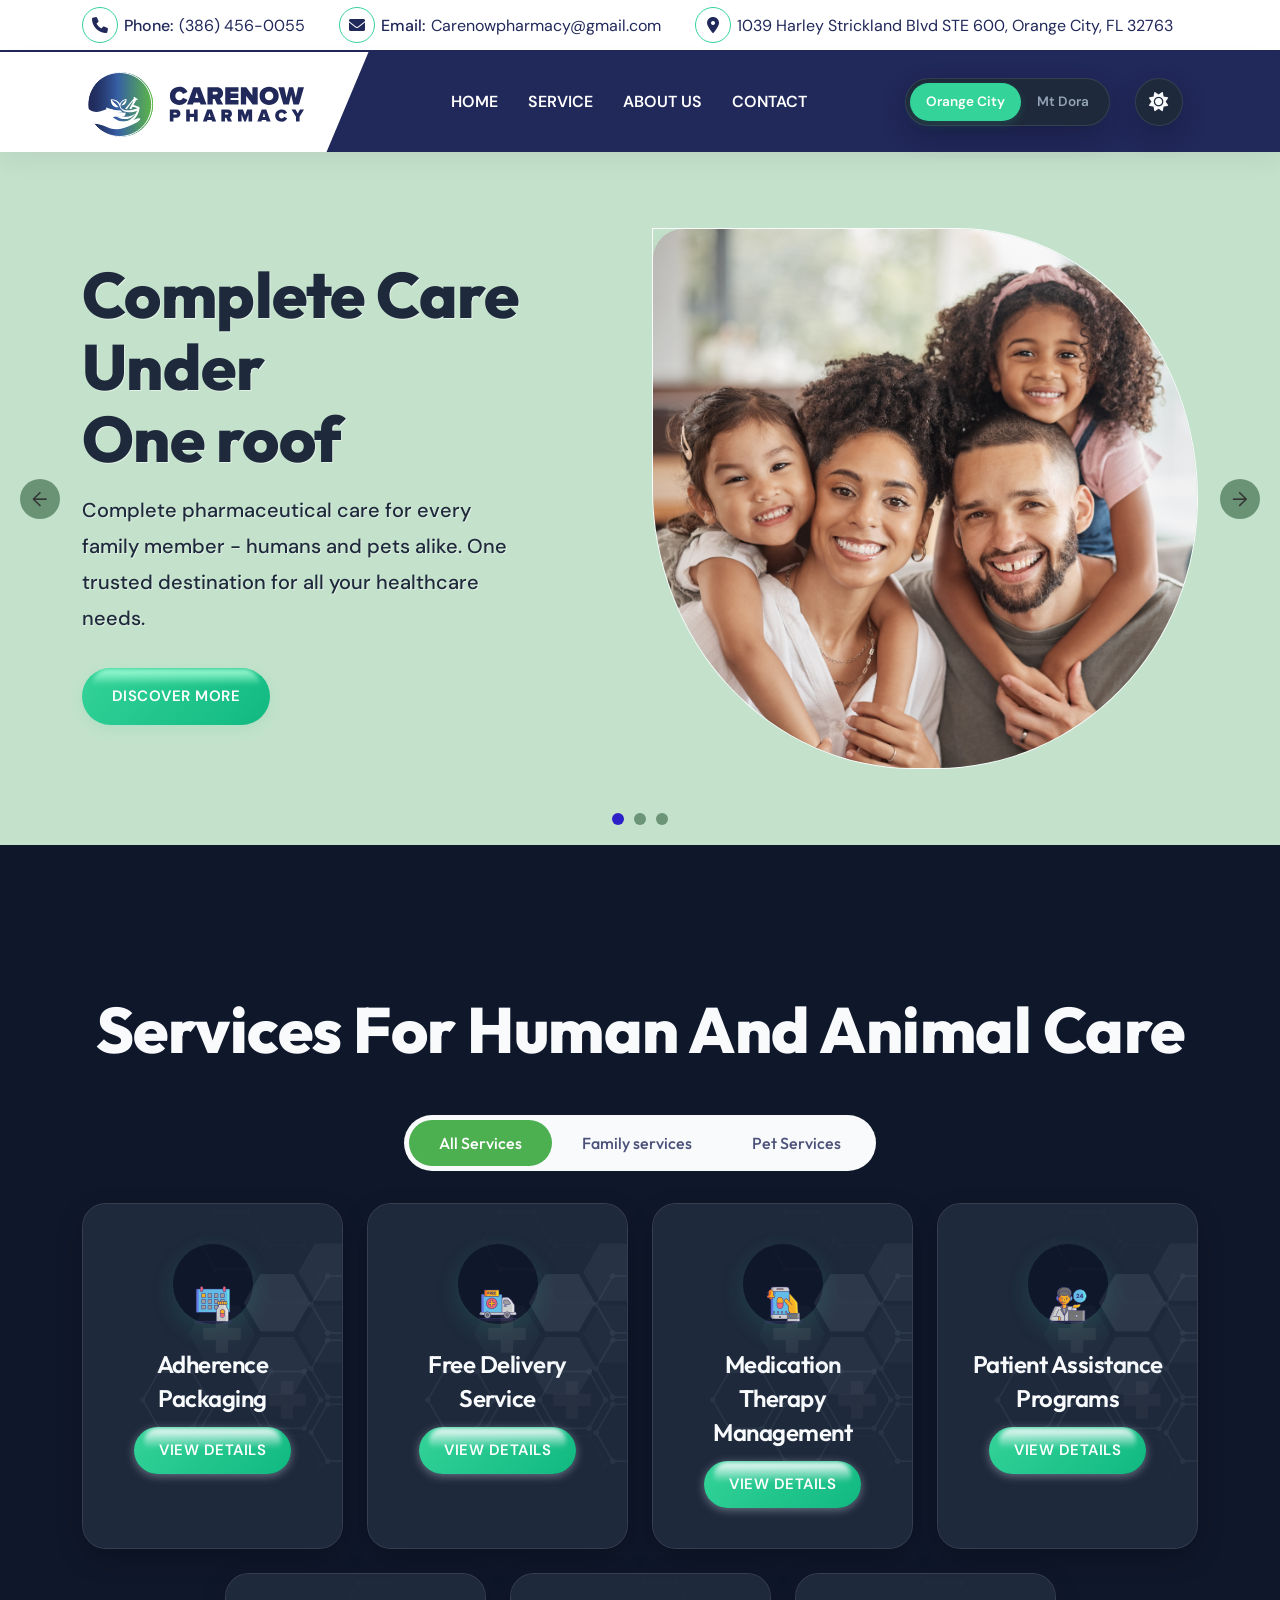
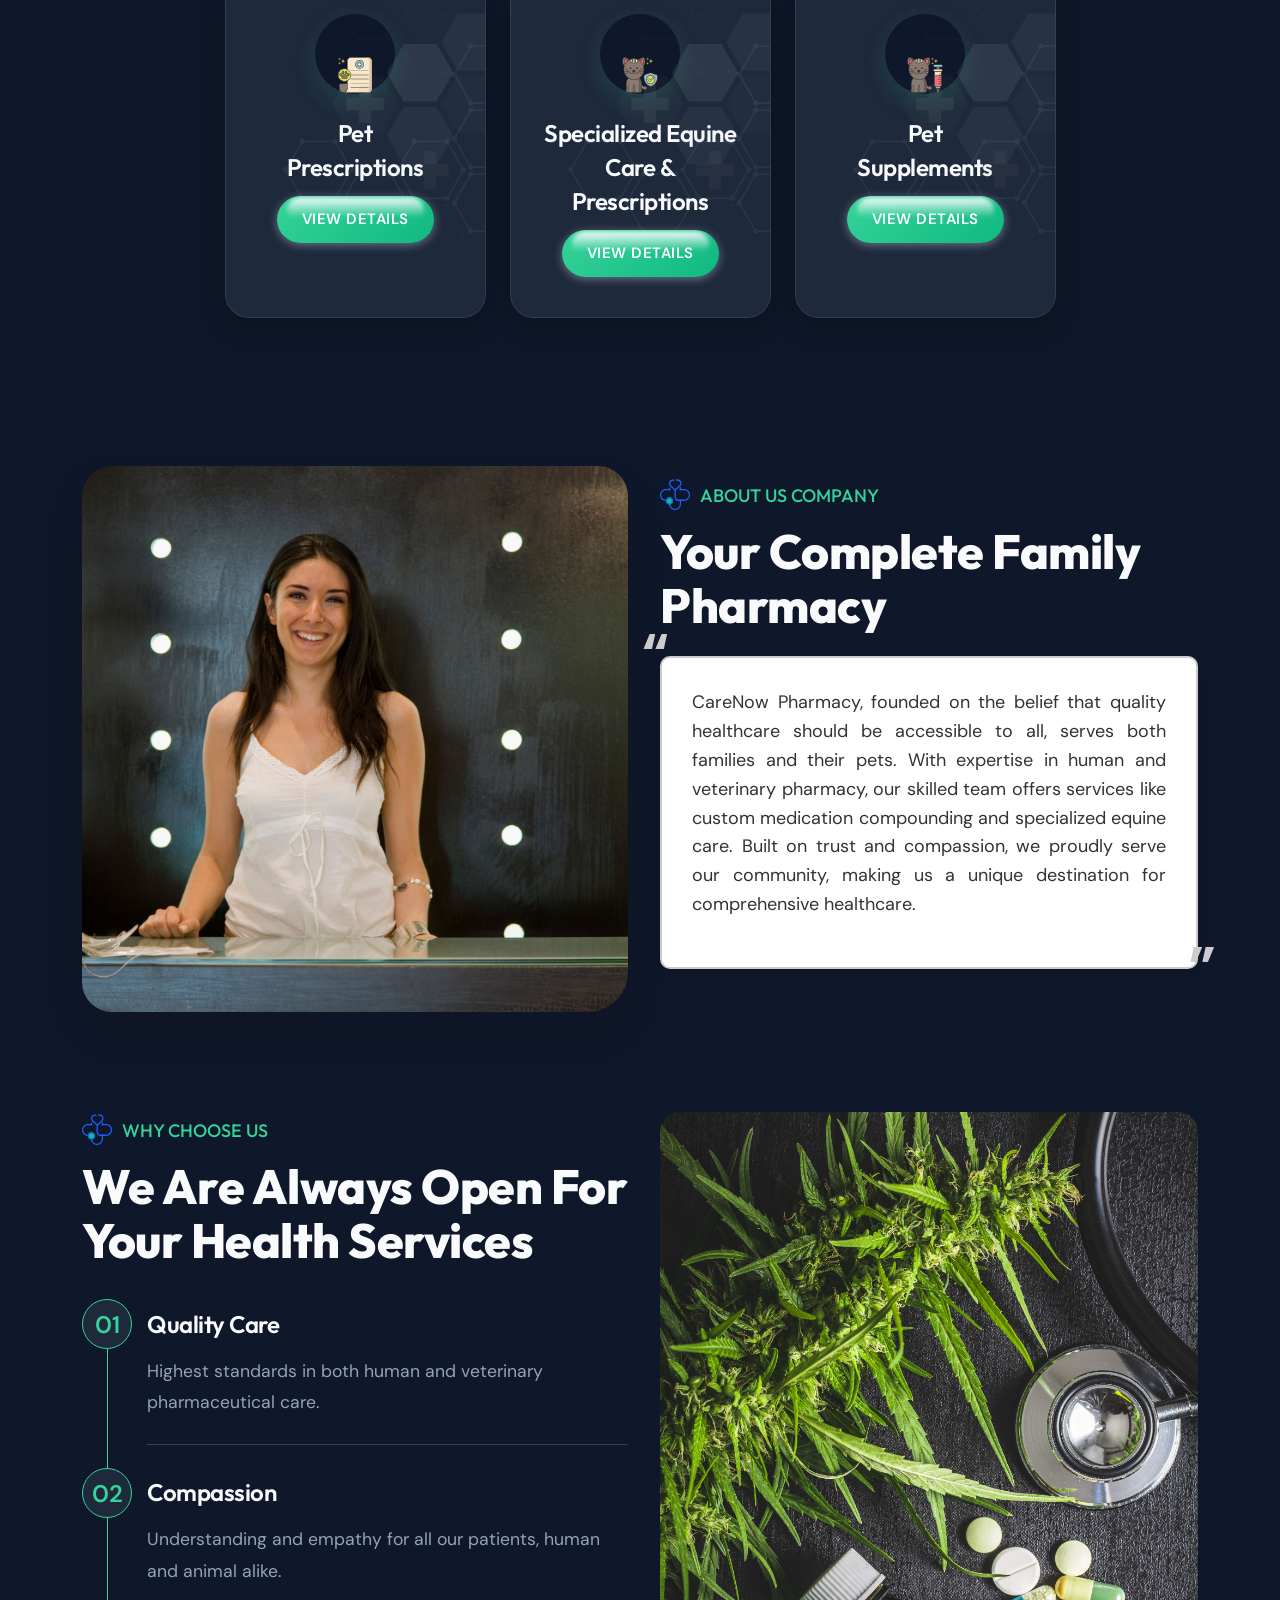
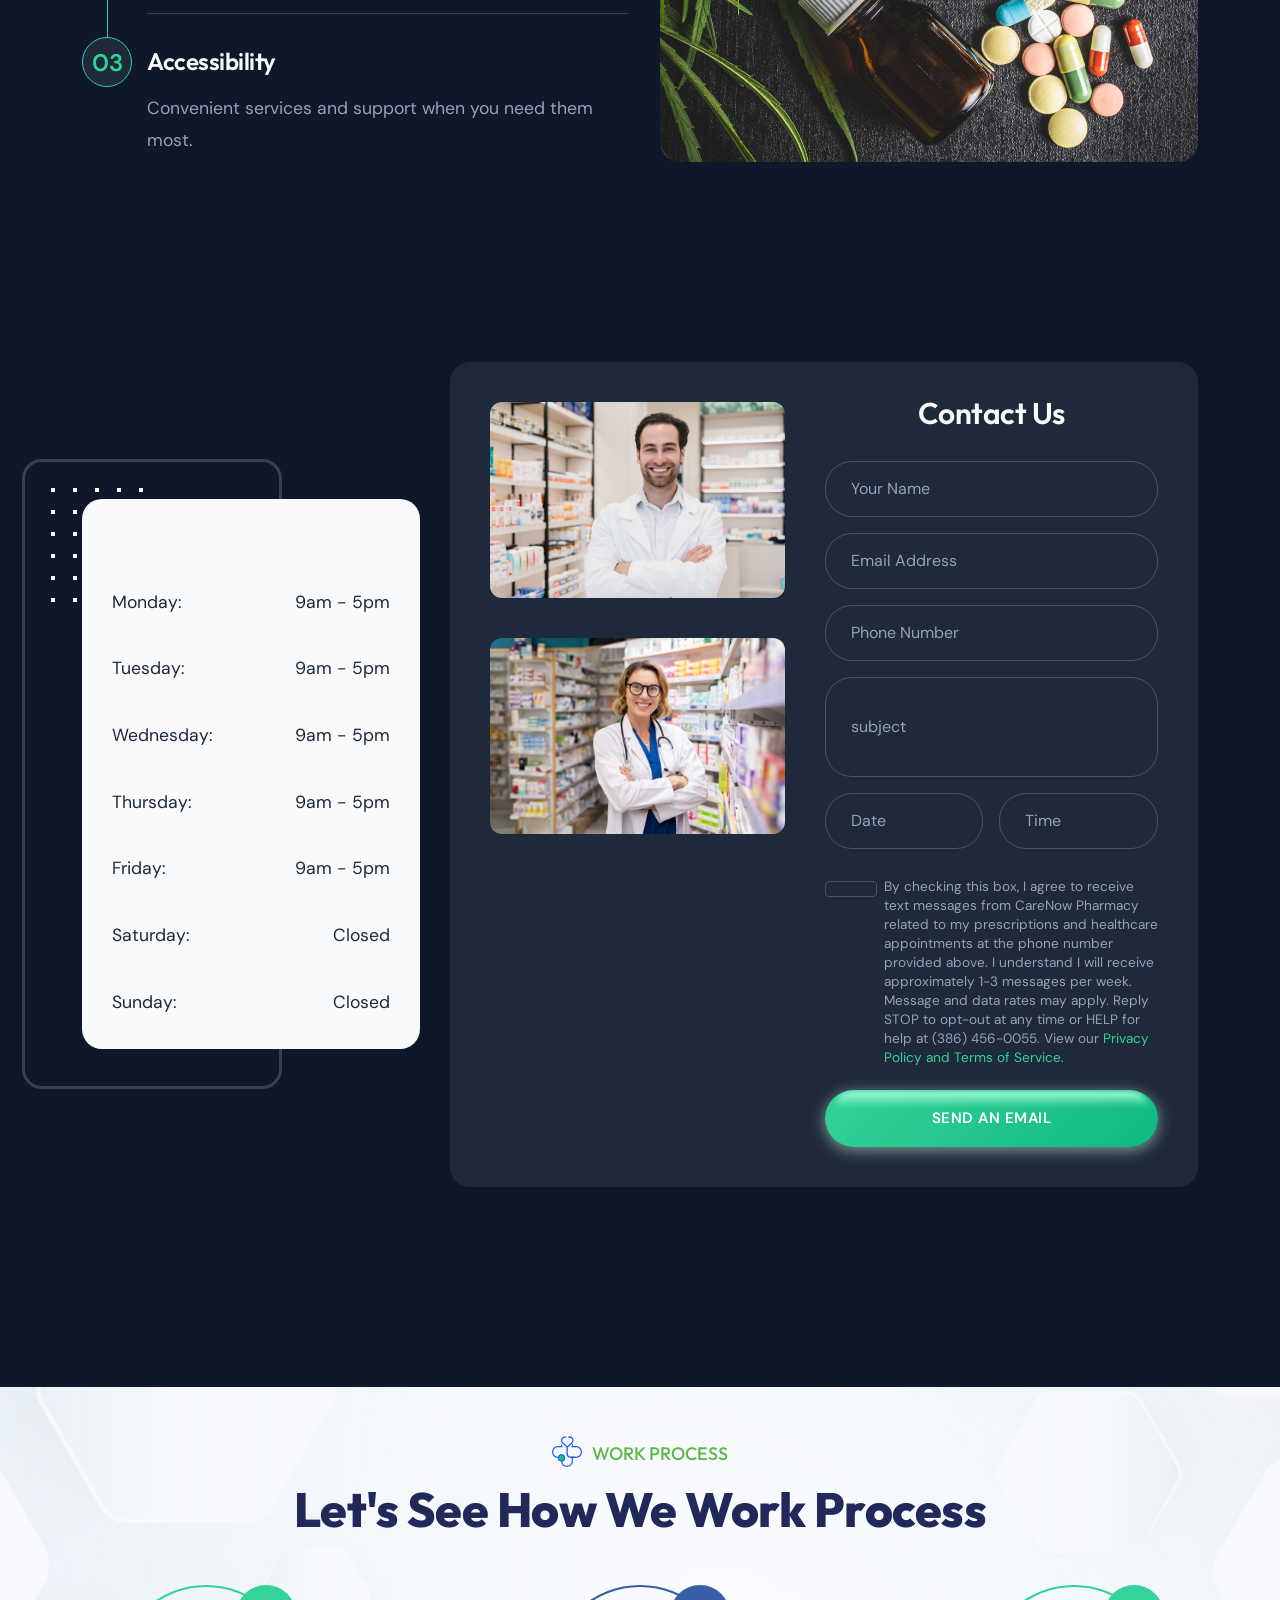
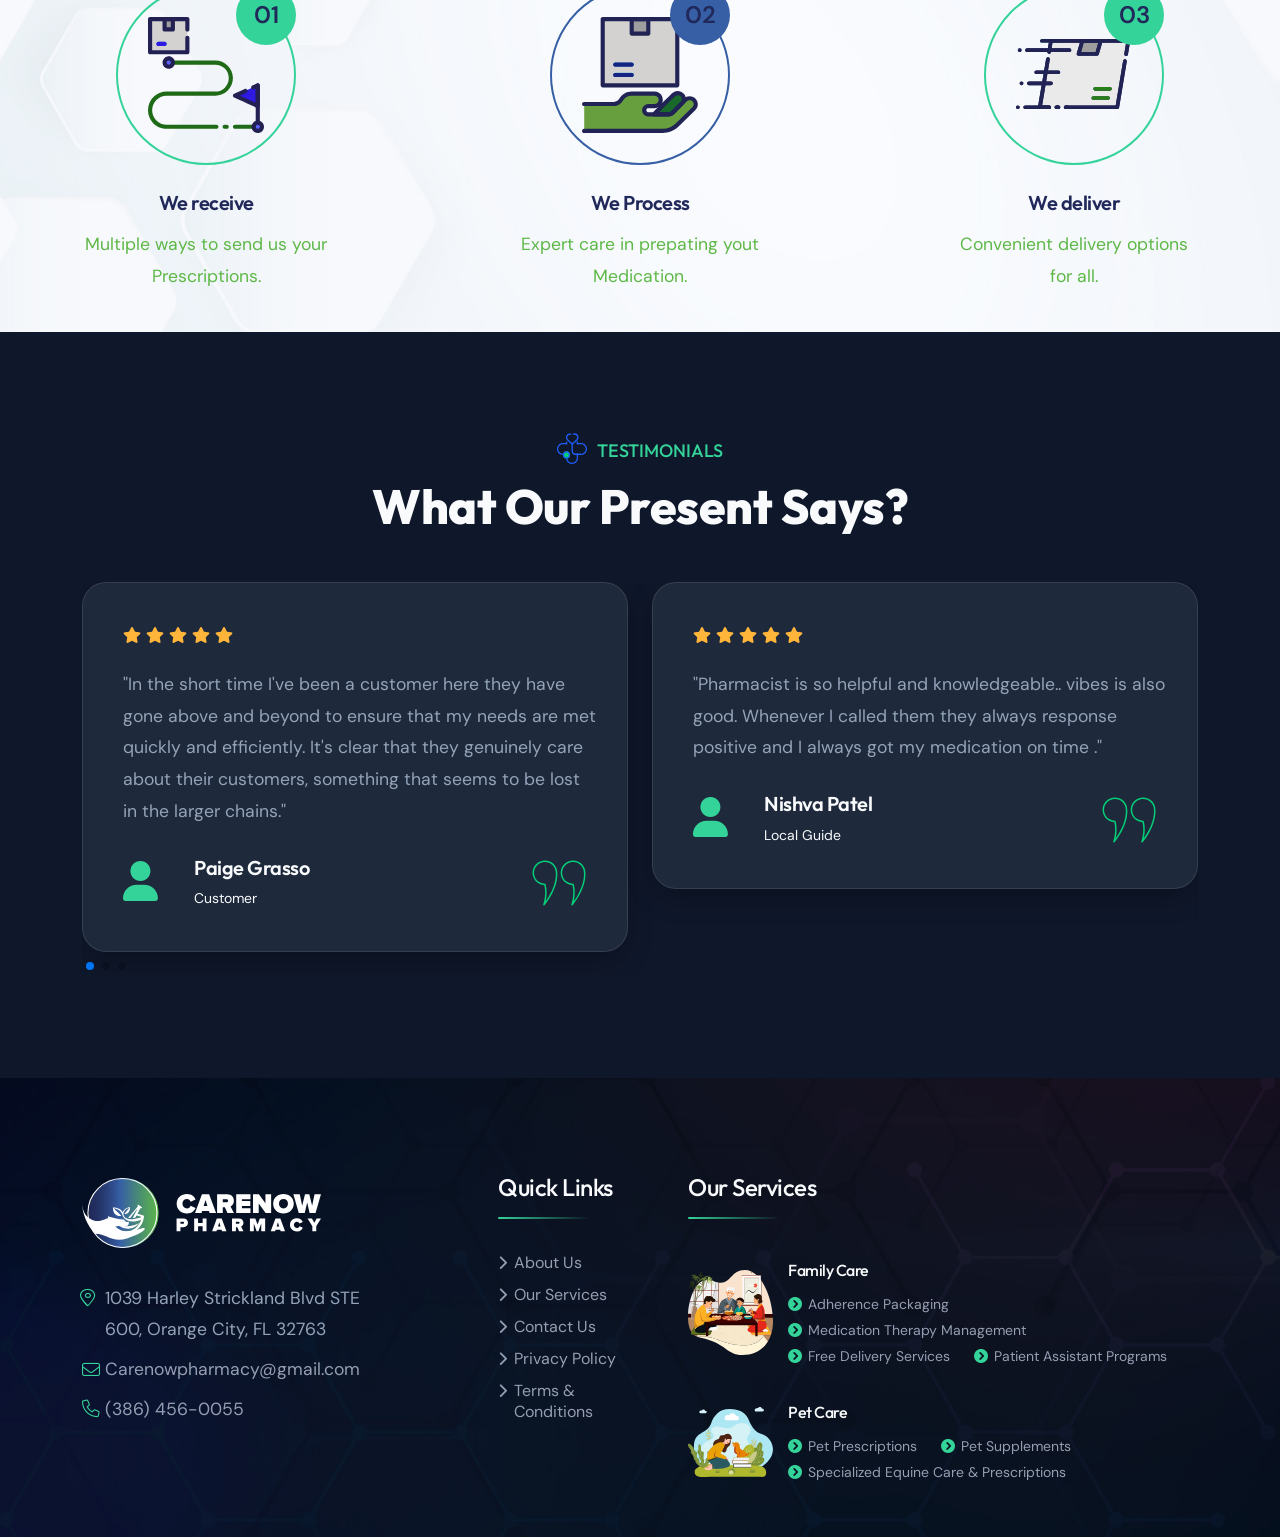
==== commit 75026466: "updates" ====
--- a/index.html
+++ b/index.html
@@ -477,6 +477,7 @@
                 font-size: 14px;
             }
         }
+        
 
         @media (max-width: 991px) {
             .header-button .theme-toggle,
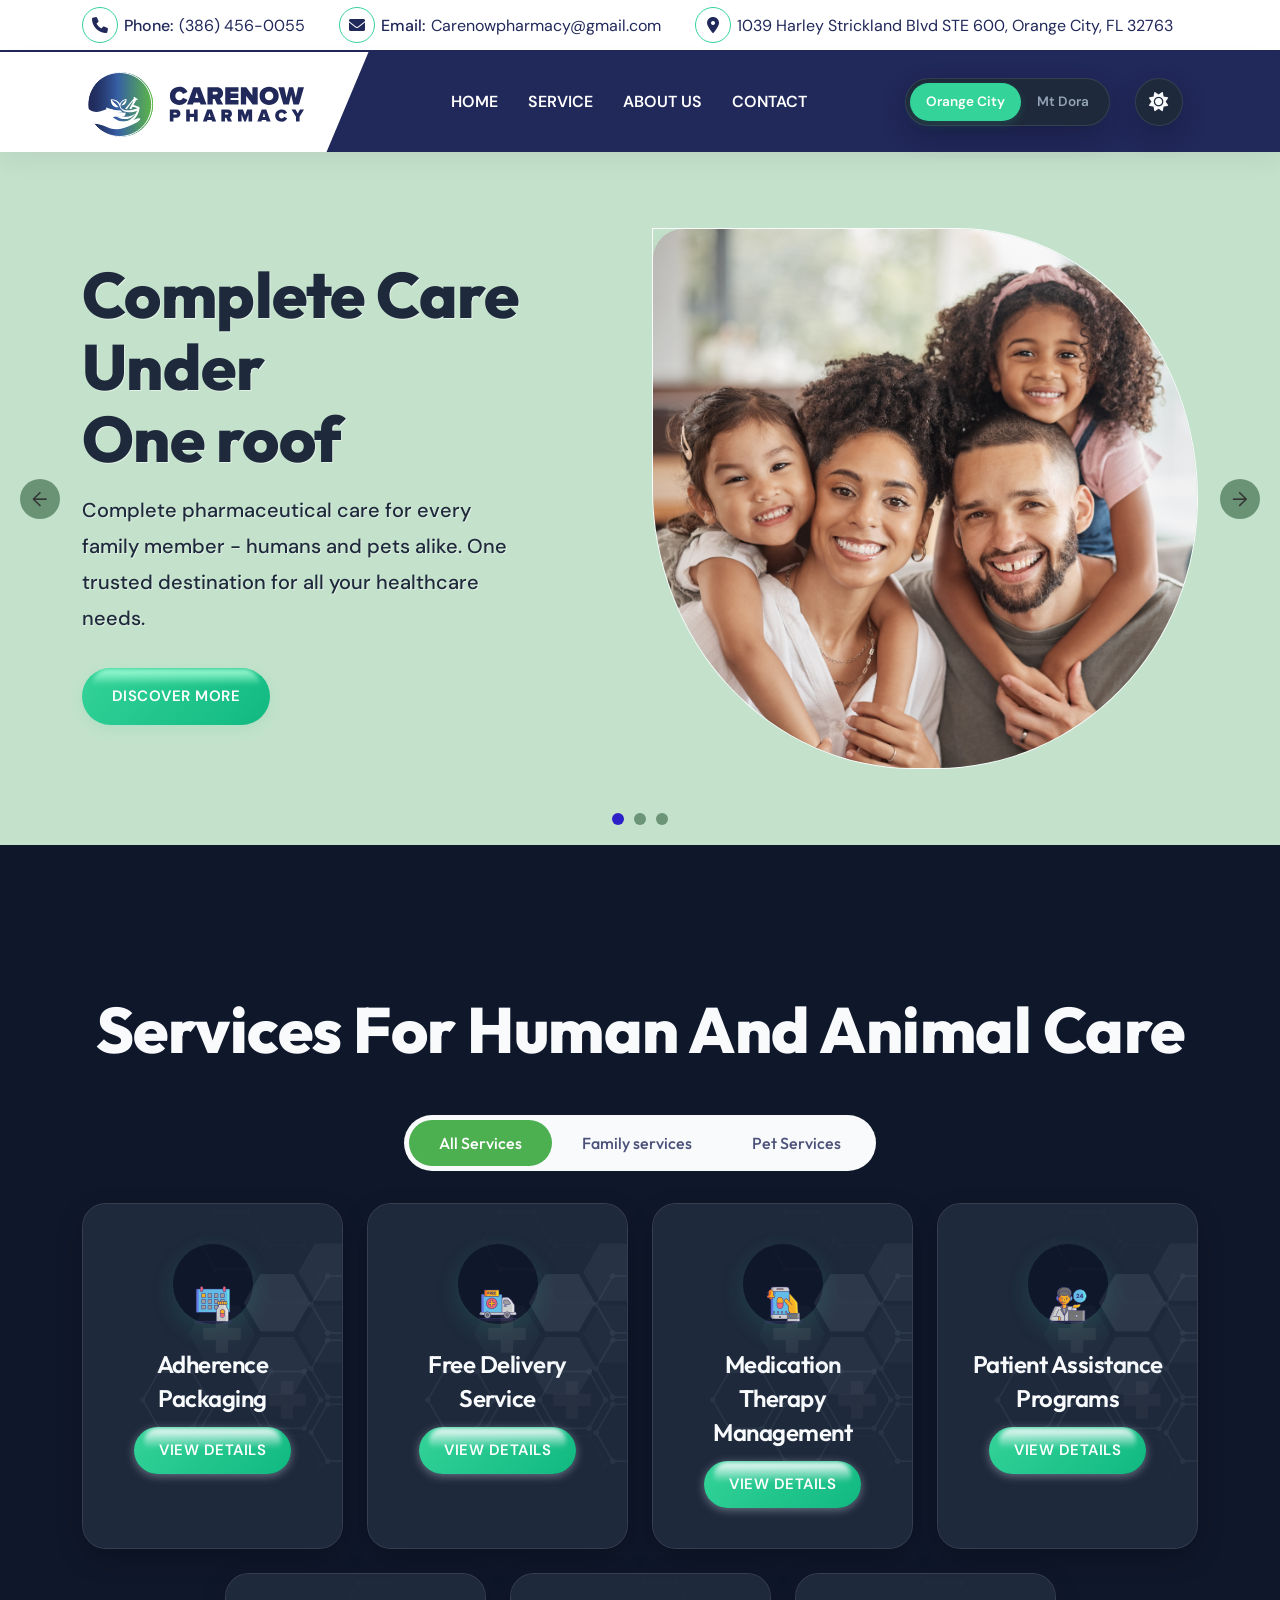
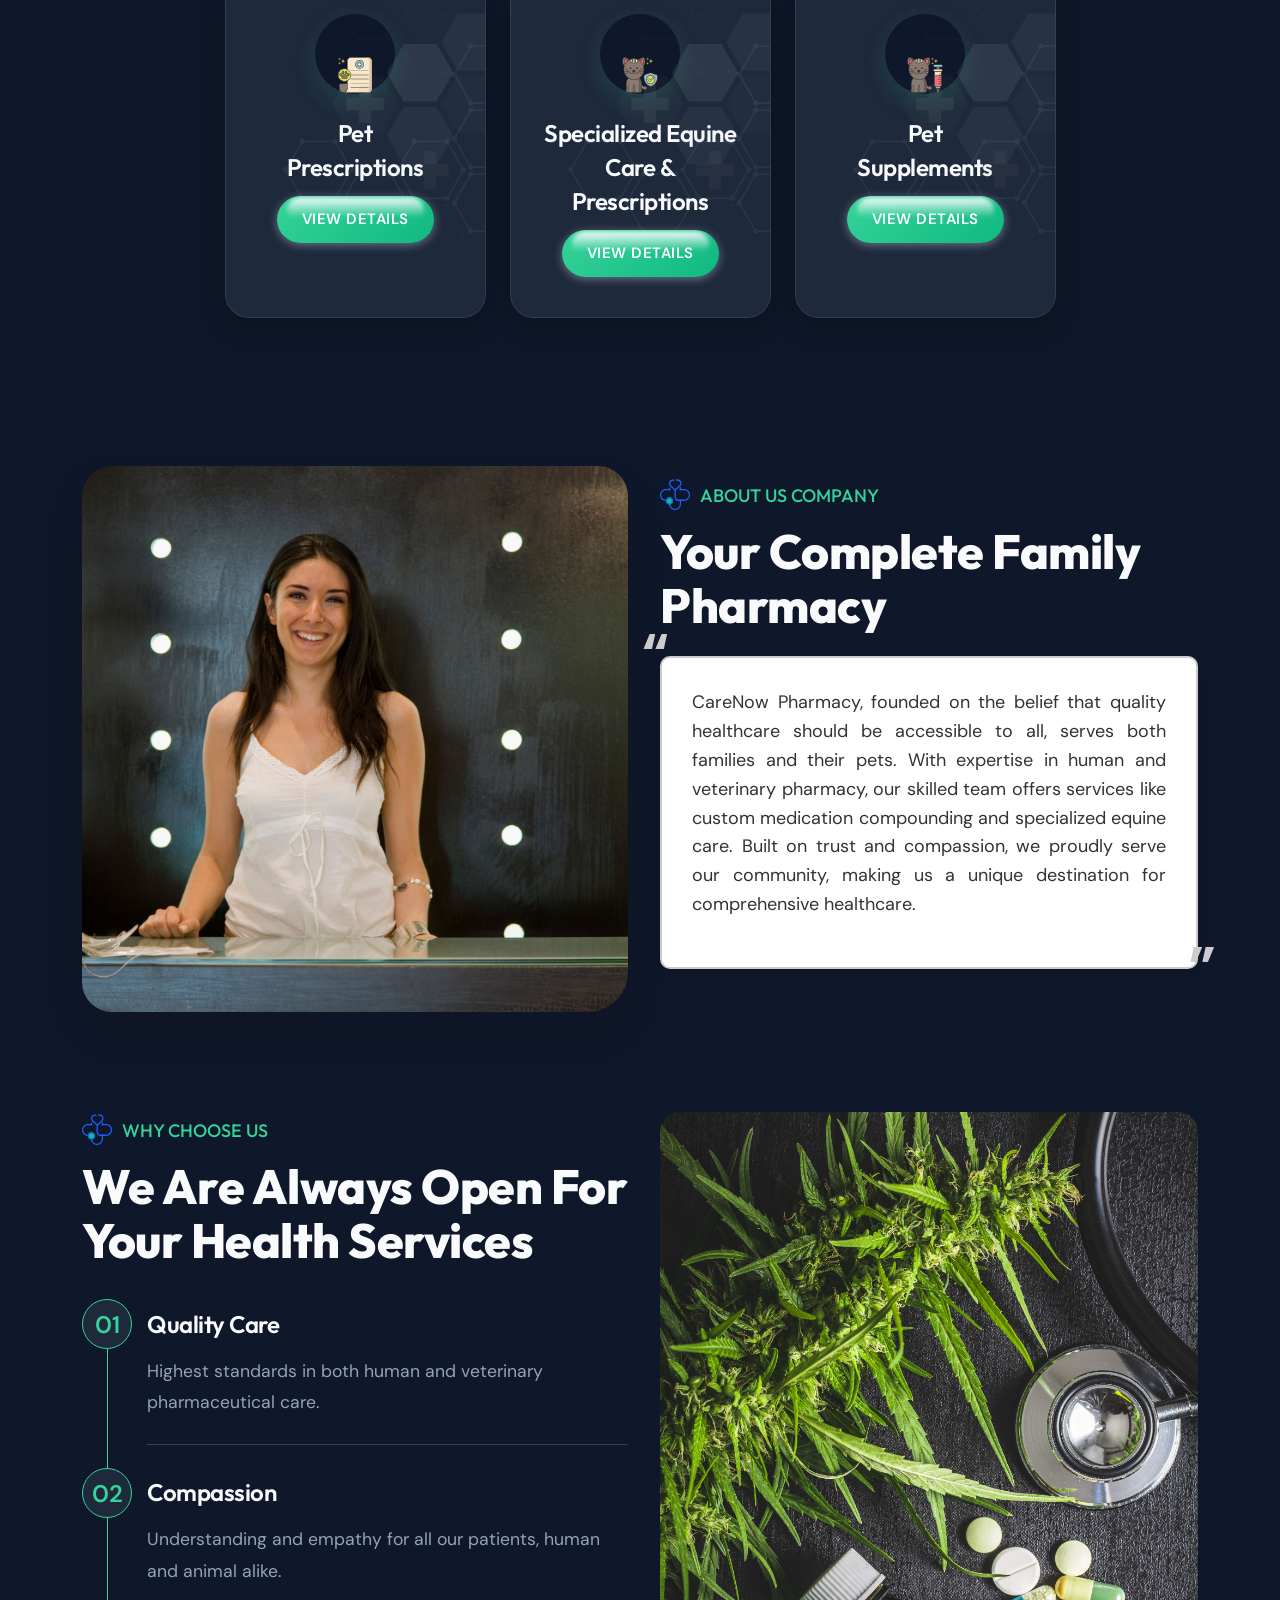
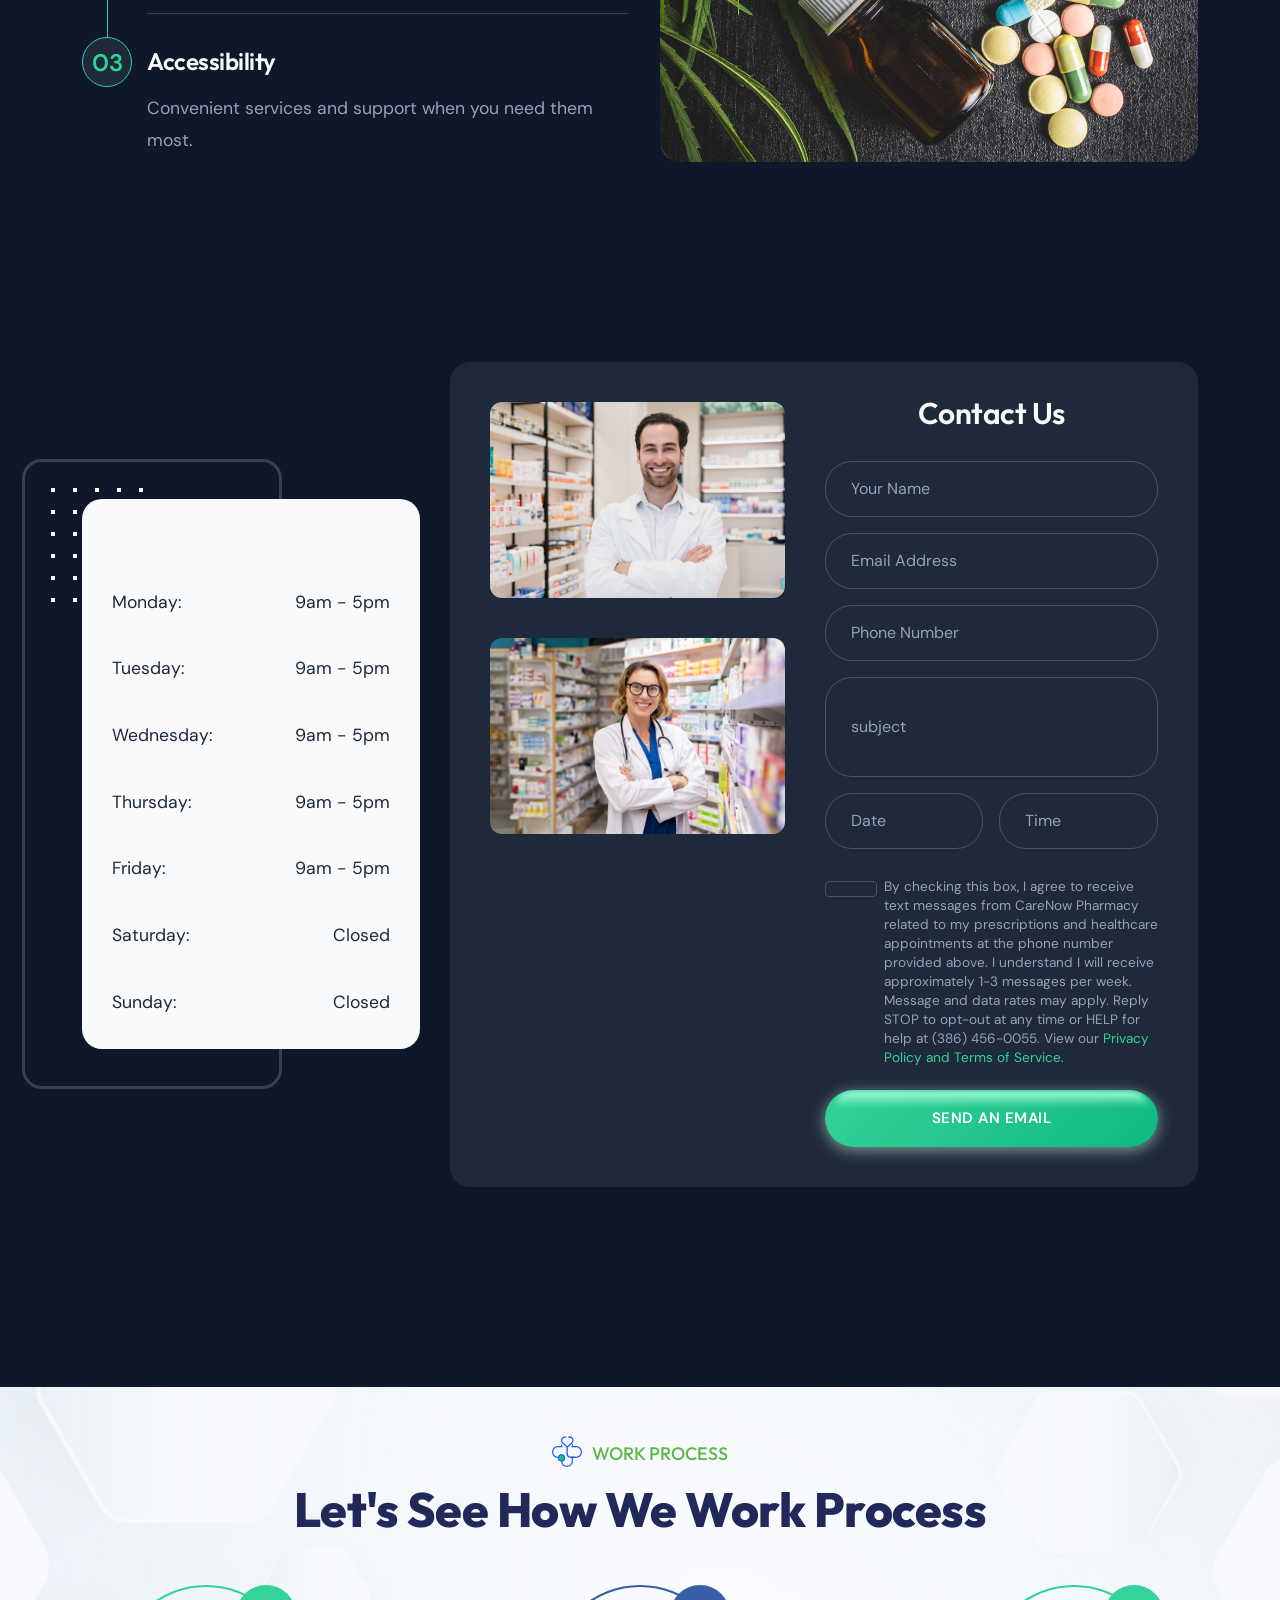
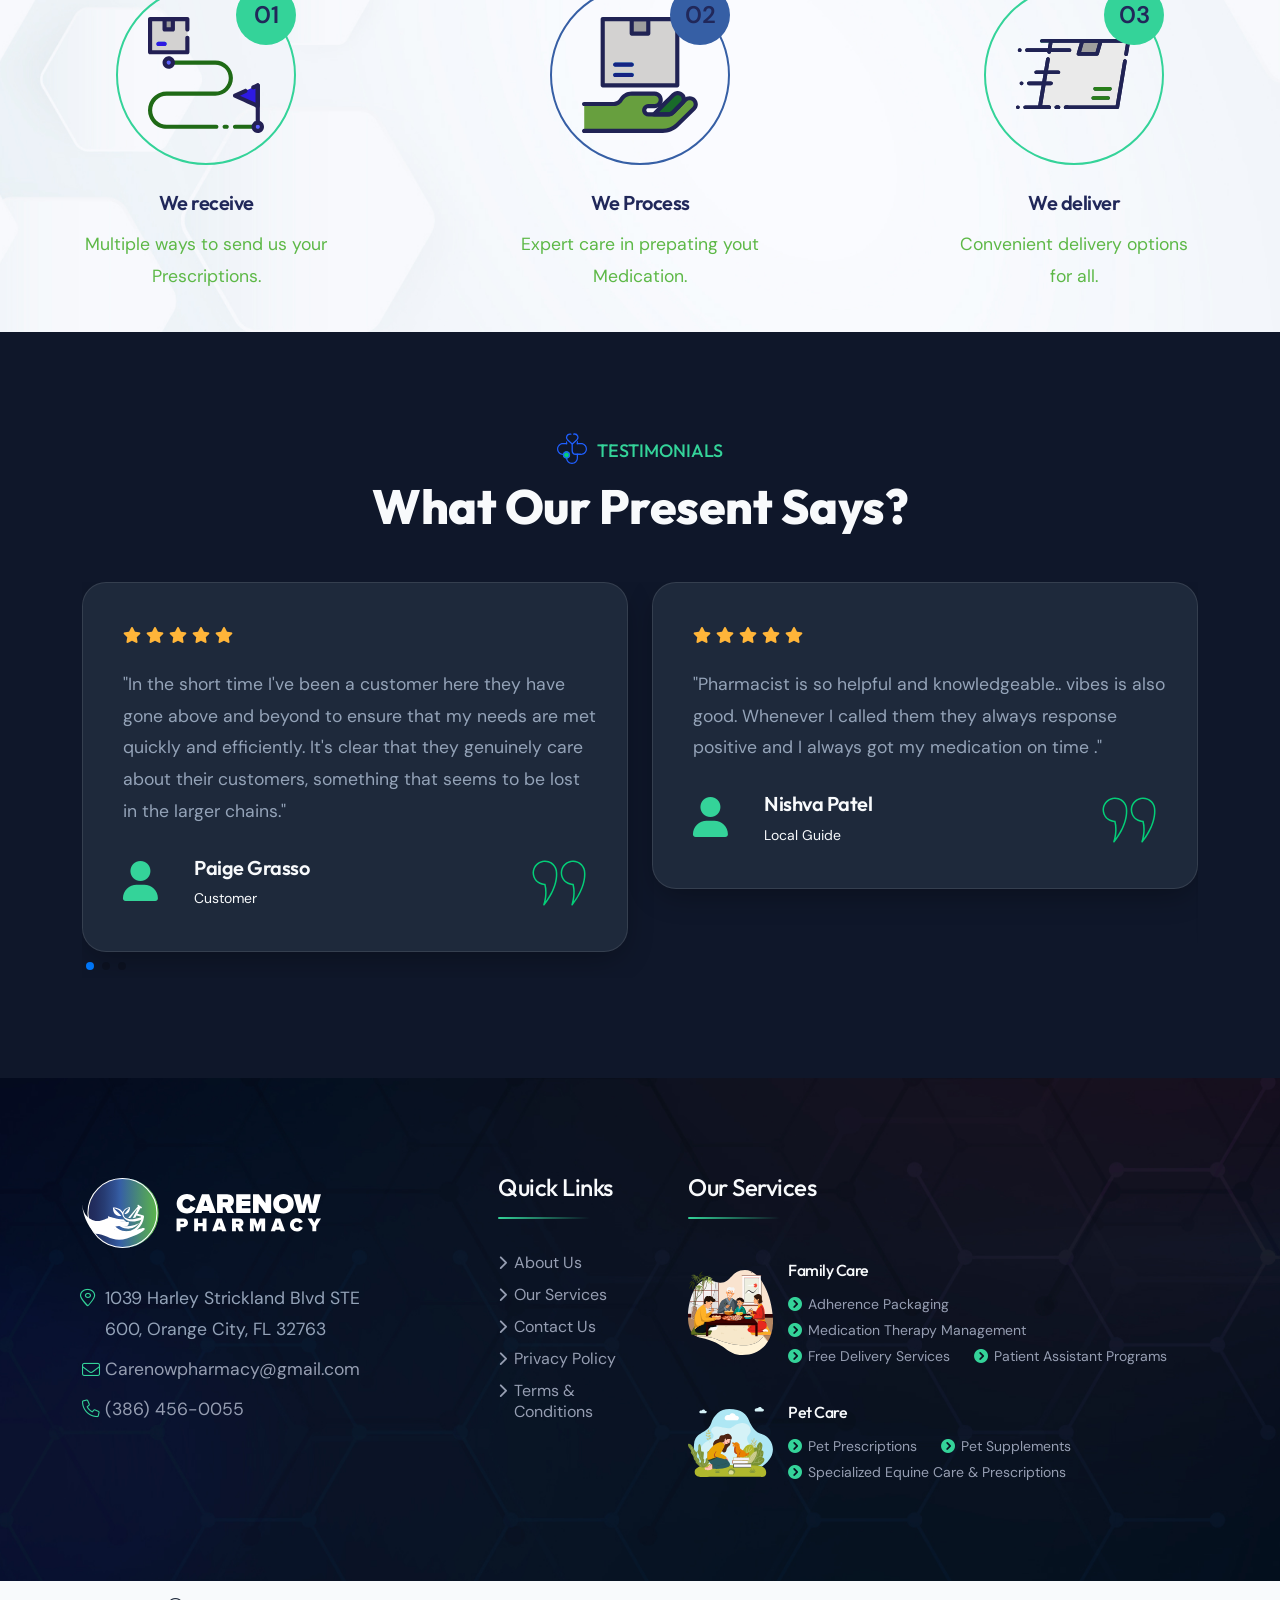
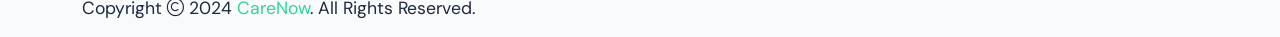
==== commit 97ba11be: "changes" ====
--- a/index.html
+++ b/index.html
@@ -452,7 +452,7 @@
             font-size: 0.85rem;
             font-weight: 600;
             cursor: pointer;
-            transition: var(--transition-smooth);
+            transition: none !important;
         }
 
         .loc-btn.active {
@@ -538,6 +538,101 @@
                 height: 35px;
                 line-height: 35px;
                 font-size: 14px;
+            }
+        }
+
+        /* 3-Bar Mobile Header Styling */
+        .mobile-info-bar {
+            background: #ffffff;
+            border-bottom: 1px solid rgba(0,0,0,0.05);
+            transition: none !important;
+        }
+
+        .mobile-info-link {
+            font-size: 1.2rem;
+            color: #21285a;
+            font-weight: 600;
+            text-decoration: none;
+            display: flex;
+            align-items: center;
+            transition: none !important;
+        }
+
+        .mobile-info-link i {
+            color: var(--primary-vibrant);
+            margin-right: 5px;
+        }
+
+        .mobile-location-bar {
+            background: #ffffff;
+            border-top: 1px solid rgba(0,0,0,0.05);
+            box-shadow: 0 4px 10px rgba(0,0,0,0.03);
+            
+        }
+
+        [data-theme="dark"] .mobile-info-bar,
+        [data-theme="dark"] .mobile-location-bar {
+            background: var(--bg-color);
+            border-color: rgba(255,255,255,0.1);
+        }
+
+        [data-theme="dark"] .mobile-info-link {
+            color: #f8fafc;
+        }
+
+        @media (max-width: 991px) {
+            .th-header {
+                position: relative;
+                z-index: 1001;
+            }
+
+            .menu-area {
+                padding: 10px 0;
+            }
+
+            .header-logo {
+                max-width: 150px;
+            }
+
+            .header-button {
+                gap: 12px;
+            }
+
+            .theme-toggle {
+                width: 38px;
+                height: 38px;
+                font-size: 1rem;
+                margin-right: 0;
+                display: inline-flex !important; /* Show theme toggle on mobile bar 2 */
+            }
+
+            .mobile-location-bar .location-toggle-wrap {
+                margin-right: 0;
+                width: 100%;
+                display: flex;
+                background: var(--surface-color);
+                border-radius: 12px;
+                padding: 5px;
+            }
+
+            .mobile-location-bar .loc-btn {
+                flex: 1;
+                padding: 8px;
+                font-size: 1rem;
+            }
+
+            /* Hide location bar when sticky (scrolled) */
+            .sticky-wrapper.sticky .mobile-location-bar {
+                display: none !important;
+            }
+        }
+
+        @media (max-width: 440px) {
+            .header-logo {
+                max-width: 130px;
+            }
+            .mobile-info-link {
+                font-size: 0.7rem;
             }
         }
 
@@ -606,15 +701,29 @@
 
     <!-- Header Area -->
     <header class="th-header header-layout1" id="home">
-        <div class="header-top">
+        <!-- Mobile Info Bar (Bar 1) -->
+        <div class="mobile-info-bar d-lg-none">
+            <div class="container py-2">
+                <div class="d-flex justify-content-between align-items-center">
+                    <a href="tel:+13864560055" class="mobile-info-link">
+                        <i class="fas fa-phone me-2"></i> +1 (386) 456-0055
+                    </a>
+                    <a href="https://www.google.com/maps/dir//1039+Harley+Strickland+Blvd+STE+600,+Orange+City,+FL+32763" class="mobile-info-link">
+                        <i class="fas fa-location-dot me-2"></i> Orange City, FL
+                    </a>
+                </div>
+            </div>
+        </div>
+
+        <div class="header-top d-none d-lg-block">
             <div class="container">
                 <div class="row justify-content-center justify-content-lg-between align-items-center gy-2">
-                    <div class="col-auto d-none d-lg-block">
+                    <div class="col-auto">
                         <div class="header-links">
                             <ul>
-                                <li class="d-none d-sm-inline-block"><i class="fas fa-phone icon-btn"></i><b>Phone:</b> <a href="tel:+13864560055">+1 (386) 456-0055</a></li>
-                                <li class="d-none d-sm-inline-block"><i class="fas fa-envelope icon-btn"></i><b>Email:</b> <a href="mailto:Carenowpharmacy@gmail.com">Carenowpharmacy@gmail.com</a></li>
-                                <li class="d-none d-sm-inline-block"><i class="fas fa-location-dot icon-btn"></i><a href="https://www.google.com/maps/dir//1039+Harley+Strickland+Blvd+STE+600,+Orange+City,+FL+32763"> 1039 Harley Strickland Blvd STE 600, Orange City, FL 32763</a></li>
+                                <li><i class="fas fa-phone icon-btn"></i><b>Phone:</b> <a href="tel:+13864560055">+1 (386) 456-0055</a></li>
+                                <li><i class="fas fa-envelope icon-btn"></i><b>Email:</b> <a href="mailto:Carenowpharmacy@gmail.com">Carenowpharmacy@gmail.com</a></li>
+                                <li><i class="fas fa-location-dot icon-btn"></i><a href="https://www.google.com/maps/dir//1039+Harley+Strickland+Blvd+STE+600,+Orange+City,+FL+32763"> 1039 Harley Strickland Blvd STE 600, Orange City, FL 32763</a></li>
                             </ul>
                         </div>
                     </div>
@@ -645,7 +754,7 @@
                         </div>
                         <div class="col-auto">
                             <div class="header-button">
-                                <div class="location-toggle-wrap">
+                                <div class="location-toggle-wrap d-none d-lg-inline-flex">
                                     <button class="loc-btn active" data-loc="orange" title="Orange City">Orange City</button>
                                     <button class="loc-btn" data-loc="mtdora" title="Mt Dora">Mt Dora</button>
                                 </div>
@@ -656,6 +765,16 @@
                                 <button type="button" class="th-menu-toggle d-block d-lg-none"><i class="far fa-bars"></i></button>
                             </div>
                         </div>
+                    </div>
+                </div>
+            </div>
+            
+            <!-- Mobile Location Bar (Bar 3) -->
+            <div class="mobile-location-bar d-lg-none">
+                <div class="container text-center py-2">
+                    <div class="location-toggle-wrap justify-content-center">
+                        <button class="loc-btn active" data-loc="orange" title="Orange City">Orange City</button>
+                        <button class="loc-btn" data-loc="mtdora" title="Mt Dora">Mt Dora</button>
                     </div>
                 </div>
             </div>
@@ -2825,8 +2944,20 @@
                 const data = locations[locKey];
                 localStorage.setItem('carenow_location', locKey);
 
+                // Update New Mobile Bar Links
+                const mobPhone = document.querySelector('.mobile-info-bar a[href^="tel:"]');
+                const mobLoc = document.querySelector('.mobile-info-bar a[href*="maps"]');
+                if (mobPhone) {
+                    mobPhone.href = data.phoneLink;
+                    mobPhone.innerHTML = `<i class="fas fa-phone me-2"></i> ${data.phone}`;
+                }
+                if (mobLoc) {
+                    mobLoc.href = data.maps;
+                    mobLoc.innerHTML = `<i class="fas fa-location-dot me-2"></i> ${locKey === 'orange' ? 'Orange City, FL' : 'Mt Dora, FL'}`;
+                }
+
                 // Update UI Buttons
-                locBtns.forEach(btn => {
+                document.querySelectorAll('.loc-btn').forEach(btn => {
                     btn.classList.toggle('active', btn.dataset.loc === locKey);
                 });
 
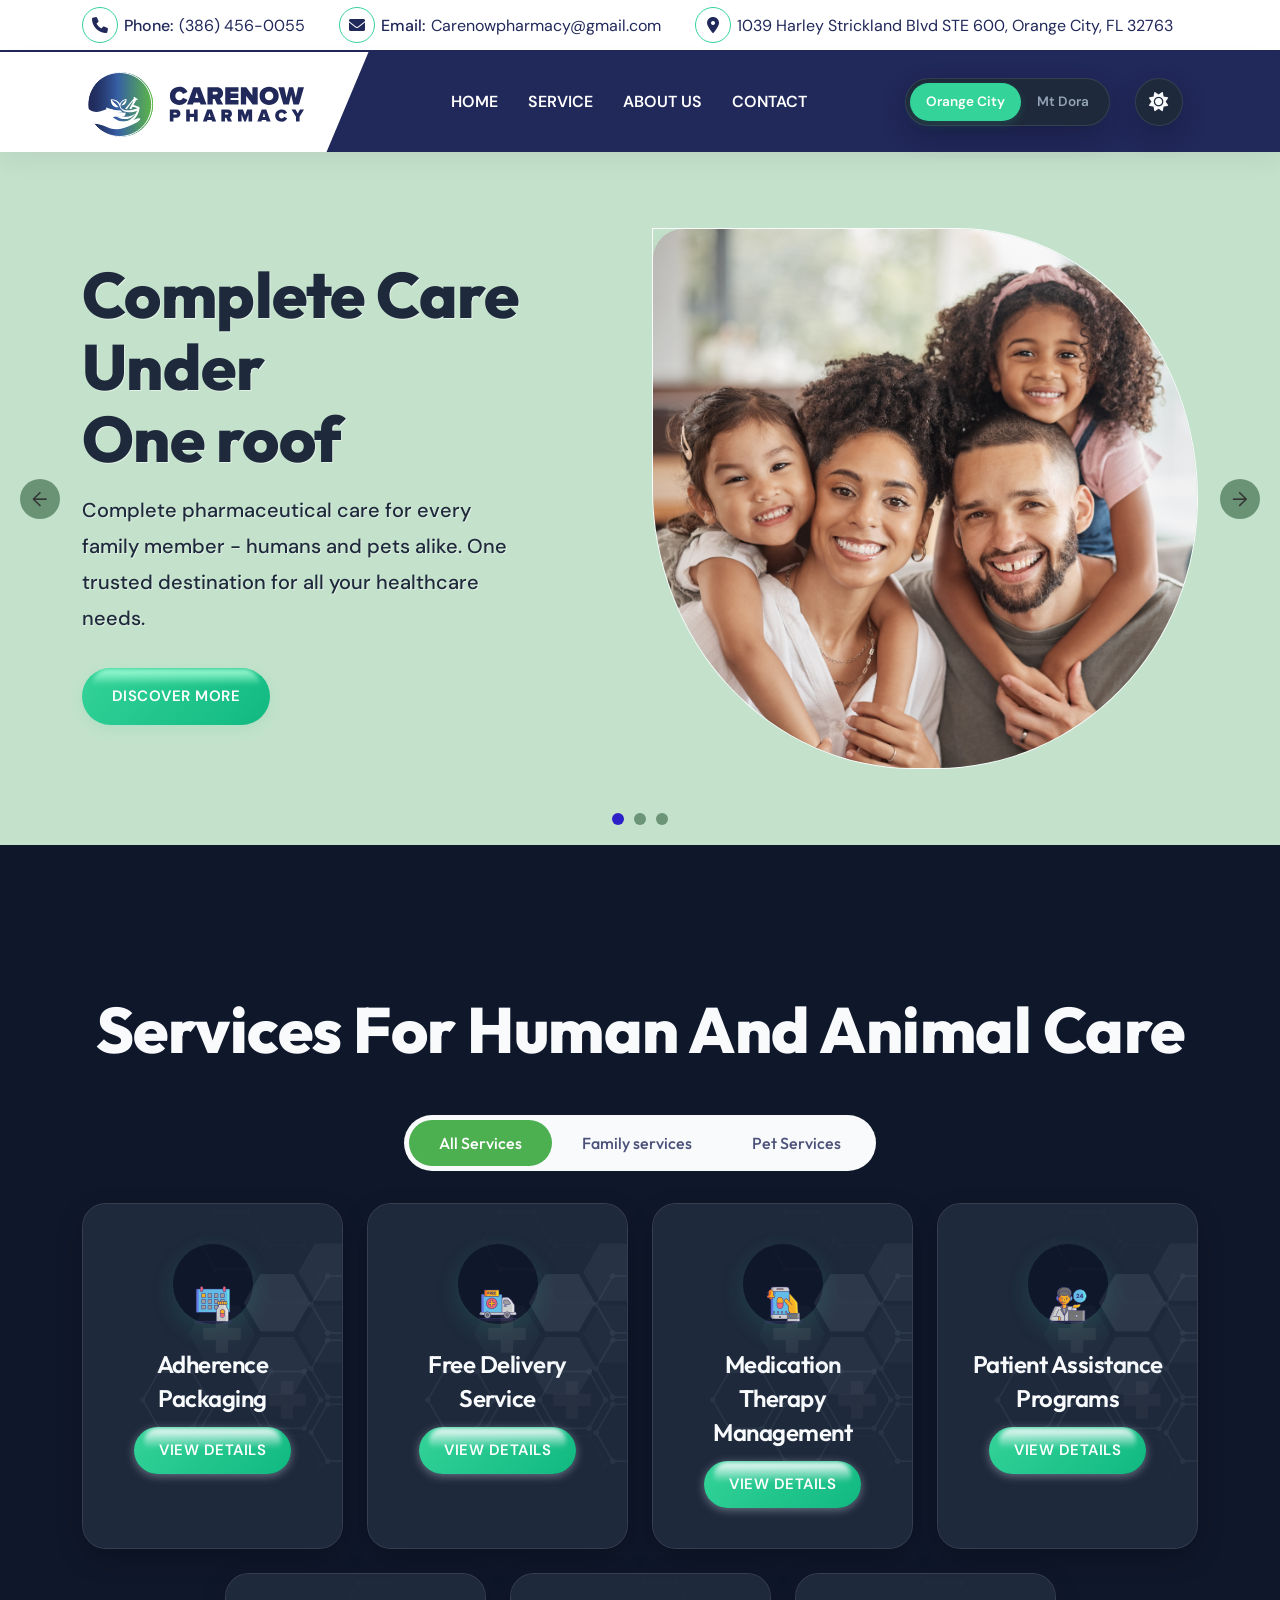
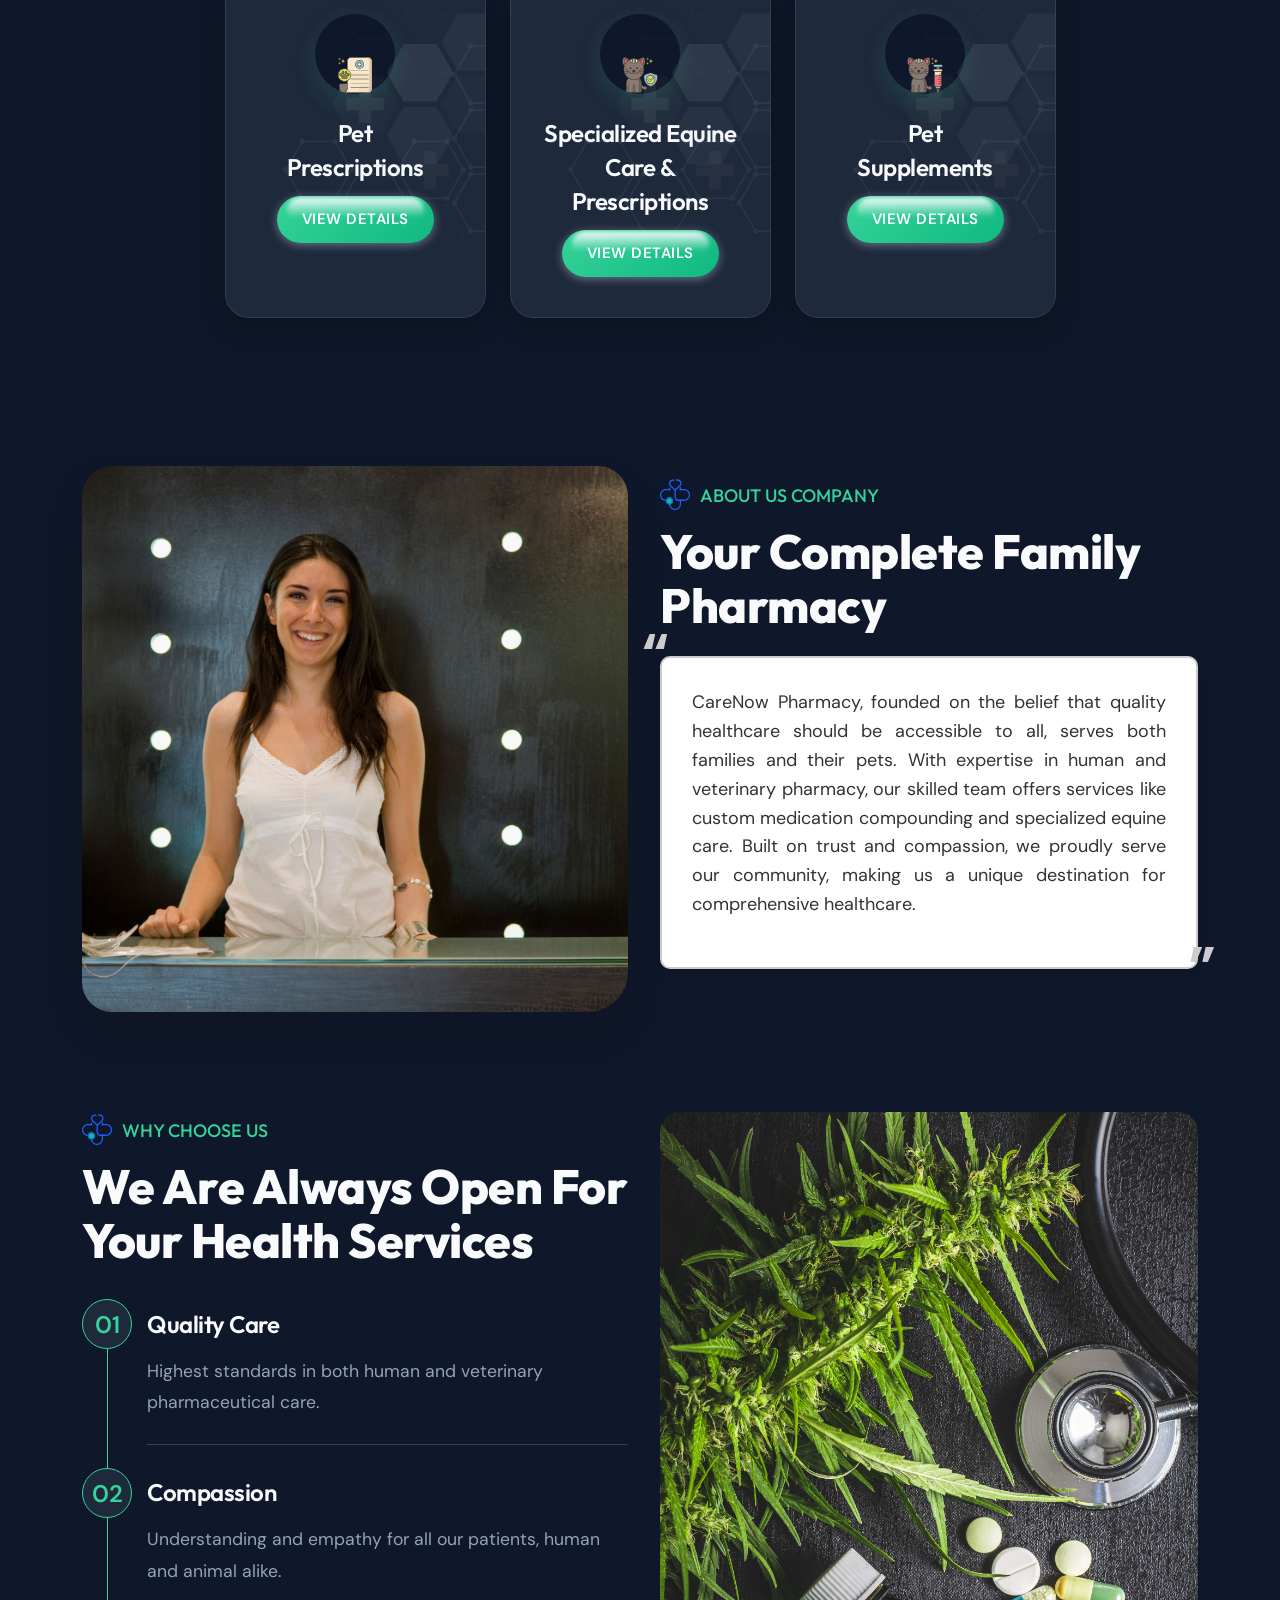
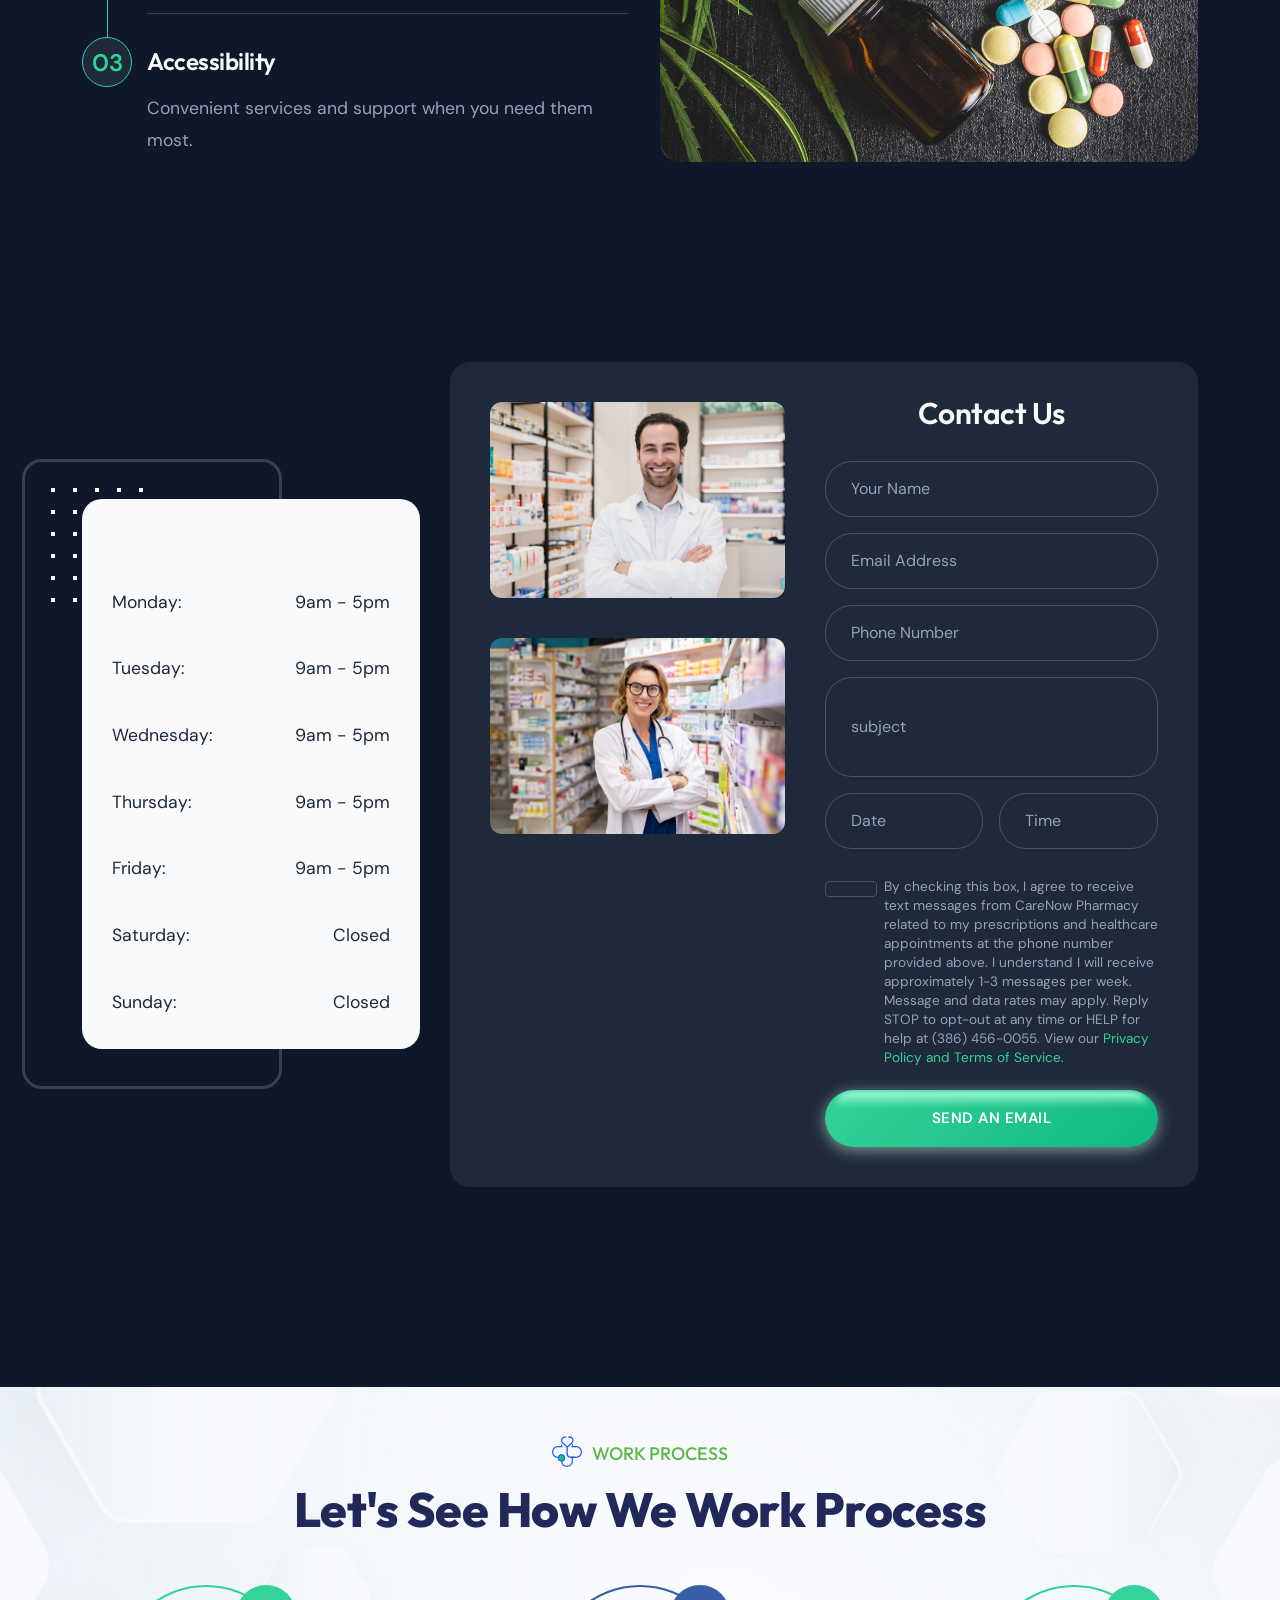
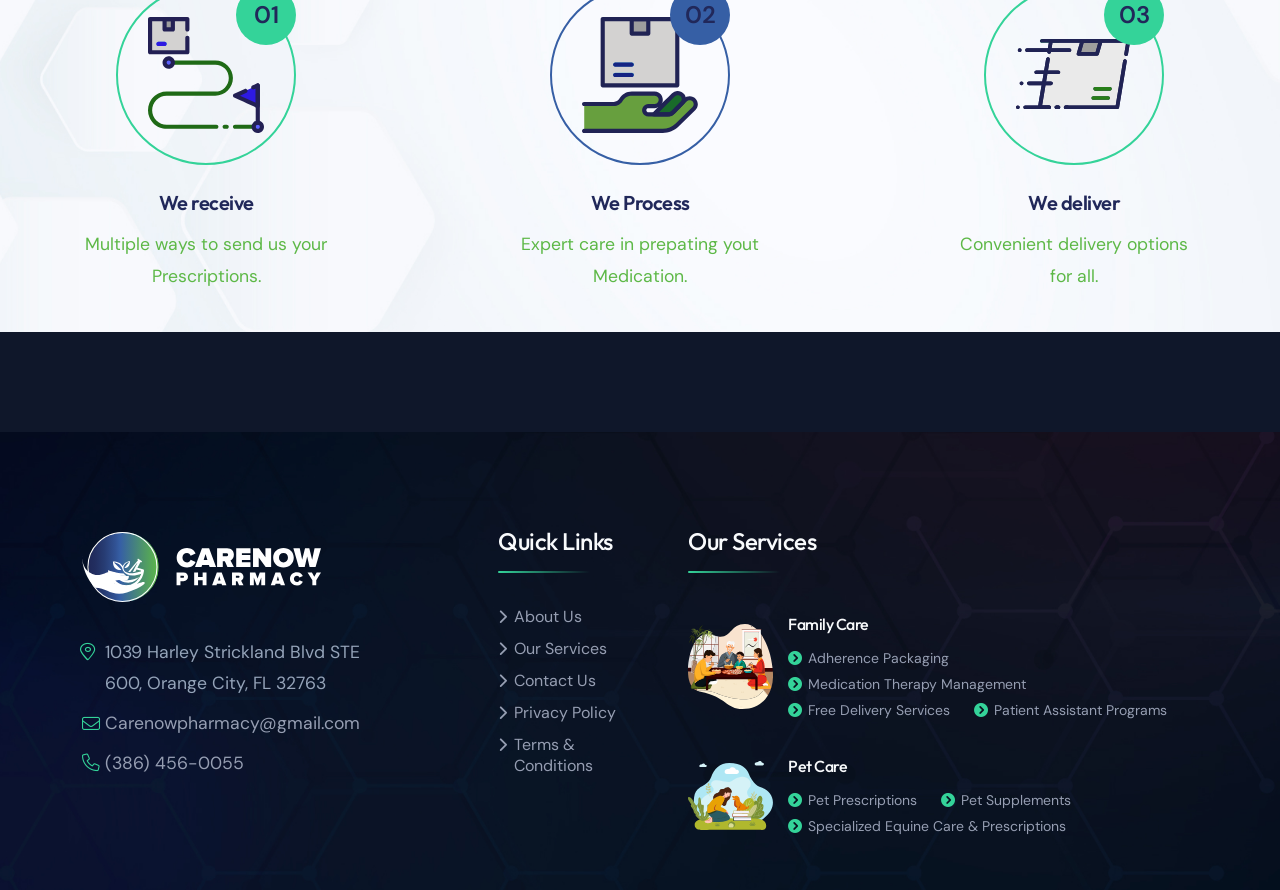
==== commit c0b3e2cd: "removed testimonia" ====
--- a/index.html
+++ b/index.html
@@ -1388,81 +1388,7 @@
     </section>
     
 <!-- Testimonial Section -->
-    <section class="section-margin" id="testimonials">
-        <div class="container">
-            <div class="title-area text-center">
-                <span class="sub-title"><img src="assets/img/theme-img/title_icon.svg" alt="shape">Testimonials</span>
-                <h2 class="sec-title">What Our Present Says?</h2>
-            </div>
-            <div class="swiper th-slider" id="testiSlide1" data-slider-options='{"breakpoints":{"0":{"slidesPerView":1},"576":{"slidesPerView":"1"},"768":{"slidesPerView":"1"},"992":{"slidesPerView":"2"},"1200":{"slidesPerView":"2"}}}'>
-                <div class="swiper-wrapper">
-                    <div class="swiper-slide">
-                        <div class="testi-card bg-smoke">
-                            <div class="box-review">
-                                <i class="fa-sharp fa-solid fa-star"></i><i class="fa-sharp fa-solid fa-star"></i><i class="fa-sharp fa-solid fa-star"></i><i class="fa-sharp fa-solid fa-star"></i><i class="fa-sharp fa-solid fa-star"></i>
-                            </div>
-                            <div class="box-quote">
-                                <img src="assets/img/icon/quote_1.svg" alt="Icon">
-                            </div>
-                            <p class="box-text">"In the short time I've been a customer here they have gone above and beyond to ensure that my needs are met quickly and efficiently. It's clear that they genuinely care about their customers, something that seems to be lost in the larger chains."</p>
-                            <div class="box-profile">
-                                <div class="box-img">
-                                    <i class="fa fa-user"></i>
-                                </div>
-                                <div class="box-content">
-                                    <h3 class="box-title">Paige Grasso</h3>
-                                    <span class="box-desig">Customer</span>
-                                </div>
-                            </div>
-                        </div>
-                    </div>
-                    <div class="swiper-slide">
-                        <div class="testi-card bg-smoke">
-                            <div class="box-review">
-                                <i class="fa-sharp fa-solid fa-star"></i><i class="fa-sharp fa-solid fa-star"></i><i class="fa-sharp fa-solid fa-star"></i><i class="fa-sharp fa-solid fa-star"></i><i class="fa-sharp fa-solid fa-star"></i>
-                            </div>
-                            <div class="box-quote">
-                                <img src="assets/img/icon/quote_1.svg" alt="Icon">
-                            </div>
-                            <p class="box-text">"Pharmacist is so helpful and knowledgeable.. vibes is also good. Whenever I called them they always response positive and I always got my medication on time ."</p>
-                            <div class="box-profile">
-                                <div class="box-img">
-                                    <i class="fa fa-user"></i>
-                                </div>
-                                <div class="box-content">
-                                    <h3 class="box-title">Nishva Patel</h3>
-                                    <span class="box-desig">Local Guide</span>
-                                </div>
-                            </div>
-                        </div>
-                    </div>
-                    <div class="swiper-slide">
-                        <div class="testi-card bg-smoke">
-                            <div class="box-review">
-                                <i class="fa-sharp fa-solid fa-star"></i><i class="fa-sharp fa-solid fa-star"></i><i class="fa-sharp fa-solid fa-star"></i><i class="fa-sharp fa-solid fa-star"></i><i class="fa-sharp fa-solid fa-star"></i>
-                            </div>
-                            <div class="box-quote">
-                                <img src="assets/img/icon/quote_1.svg" alt="Icon">
-                            </div>
-                            <p class="box-text">"Great pharmacy and place to get vaccinated! I had no wait to get my vaccine and was able to schedule my second shot easily on a day and time that worked for me. Super clean place with a friendly and knowledgeable staff. I highly recommend!"</p>
-                            <div class="box-profile">
-                                <div class="box-img">
-                                    <i class="fa fa-user"></i>
-                                </div>
-                                <div class="box-content">
-                                    <h3 class="box-title">Dina Najjar</h3>
-                                    <span class="box-desig">Customer</span>
-                                </div>
-                            </div>
-                        </div>
-                    </div>
-                    
-                </div>
-                <div class="slider-pagination"></div>
-            </div>
-        </div>
-    </section>
-
+    
     
 <!-- Footer -->
 <footer class="footer-wrapper footer-layout1" data-bg-src="assets/img/bg/footer_bg_1.jpg">
